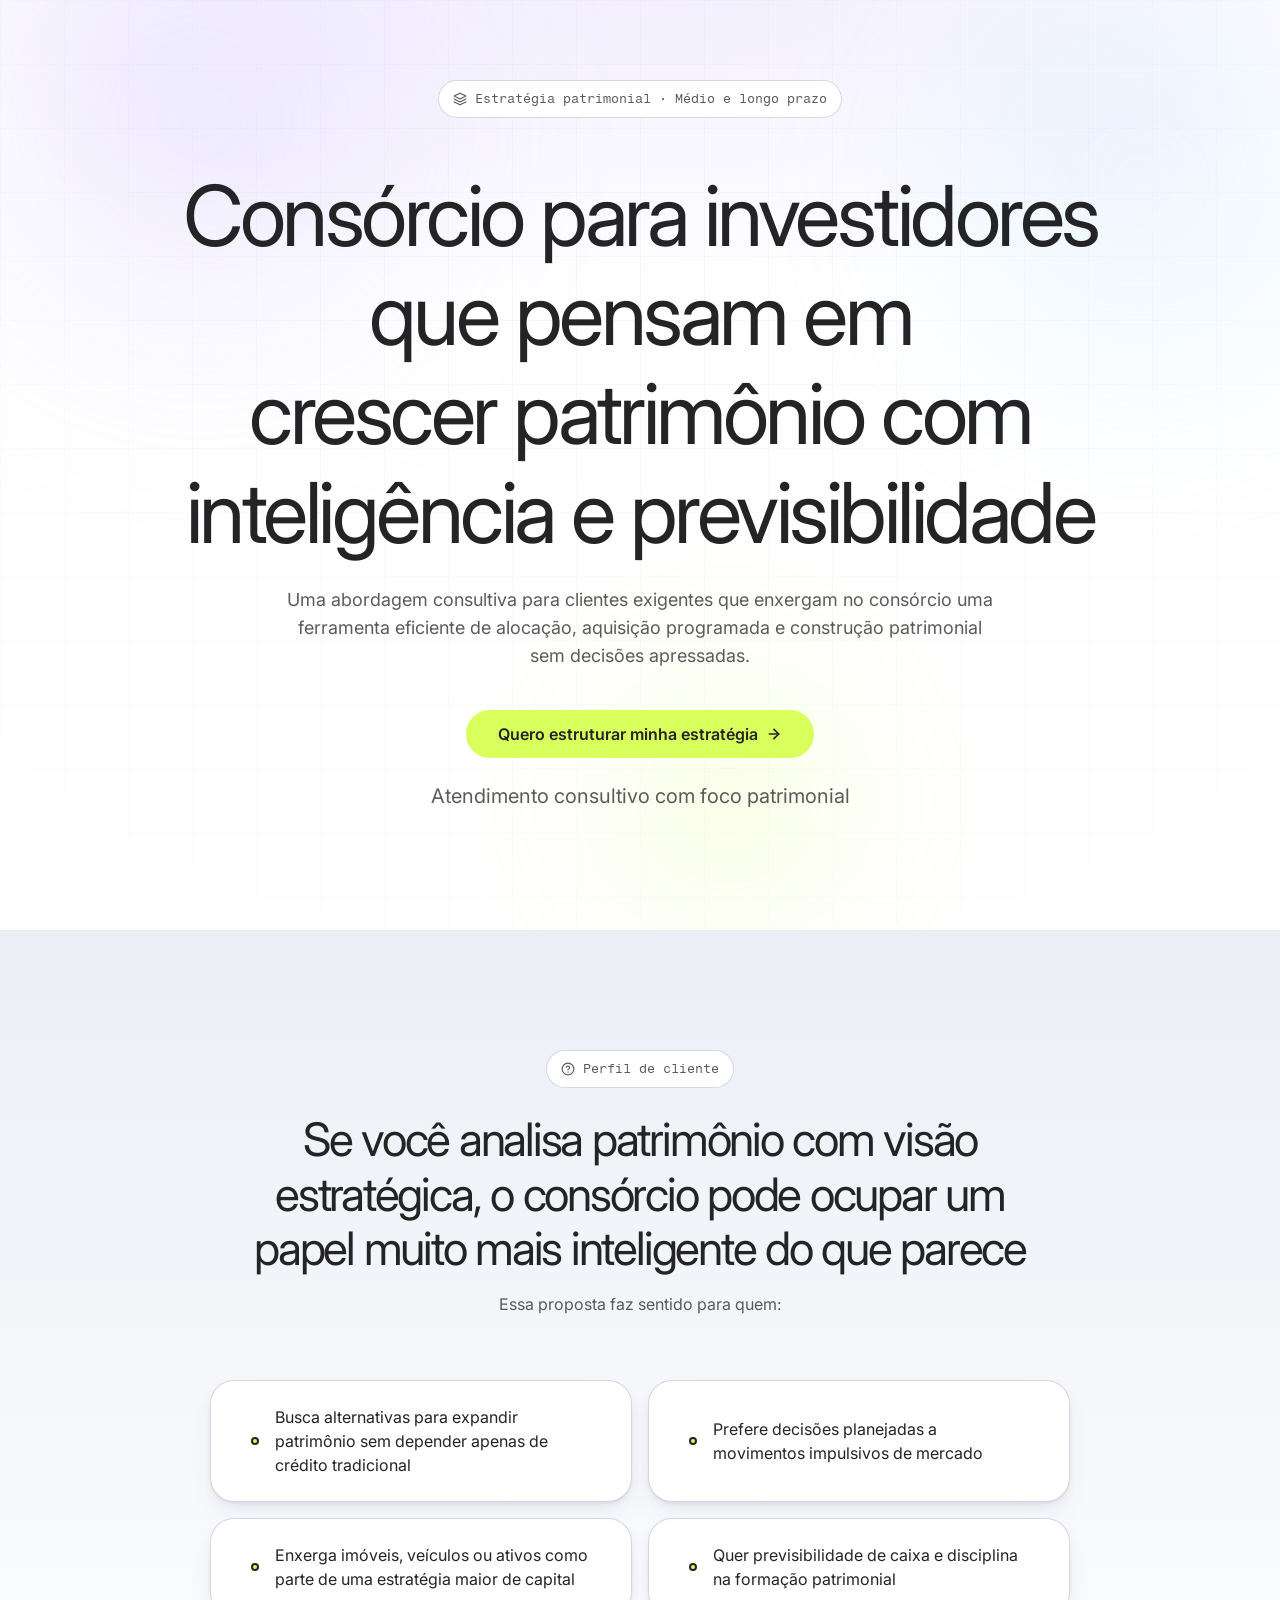
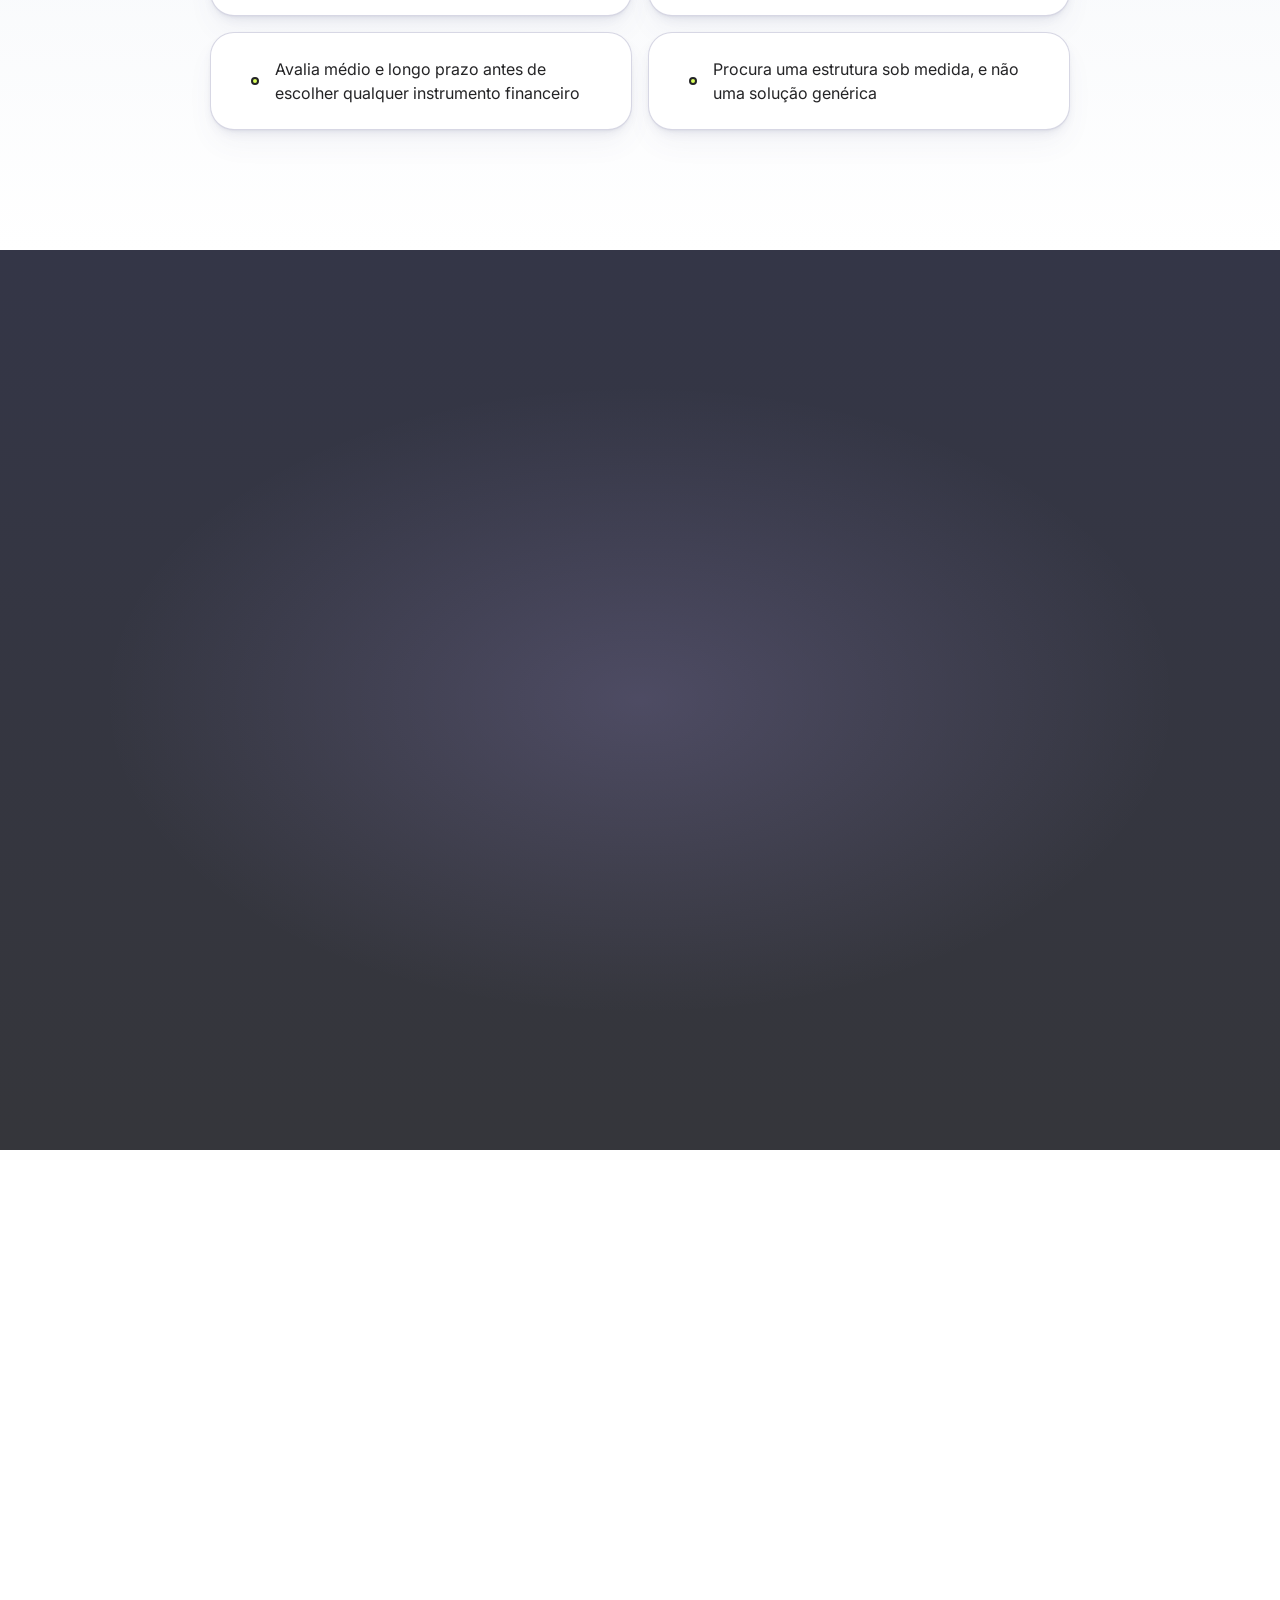
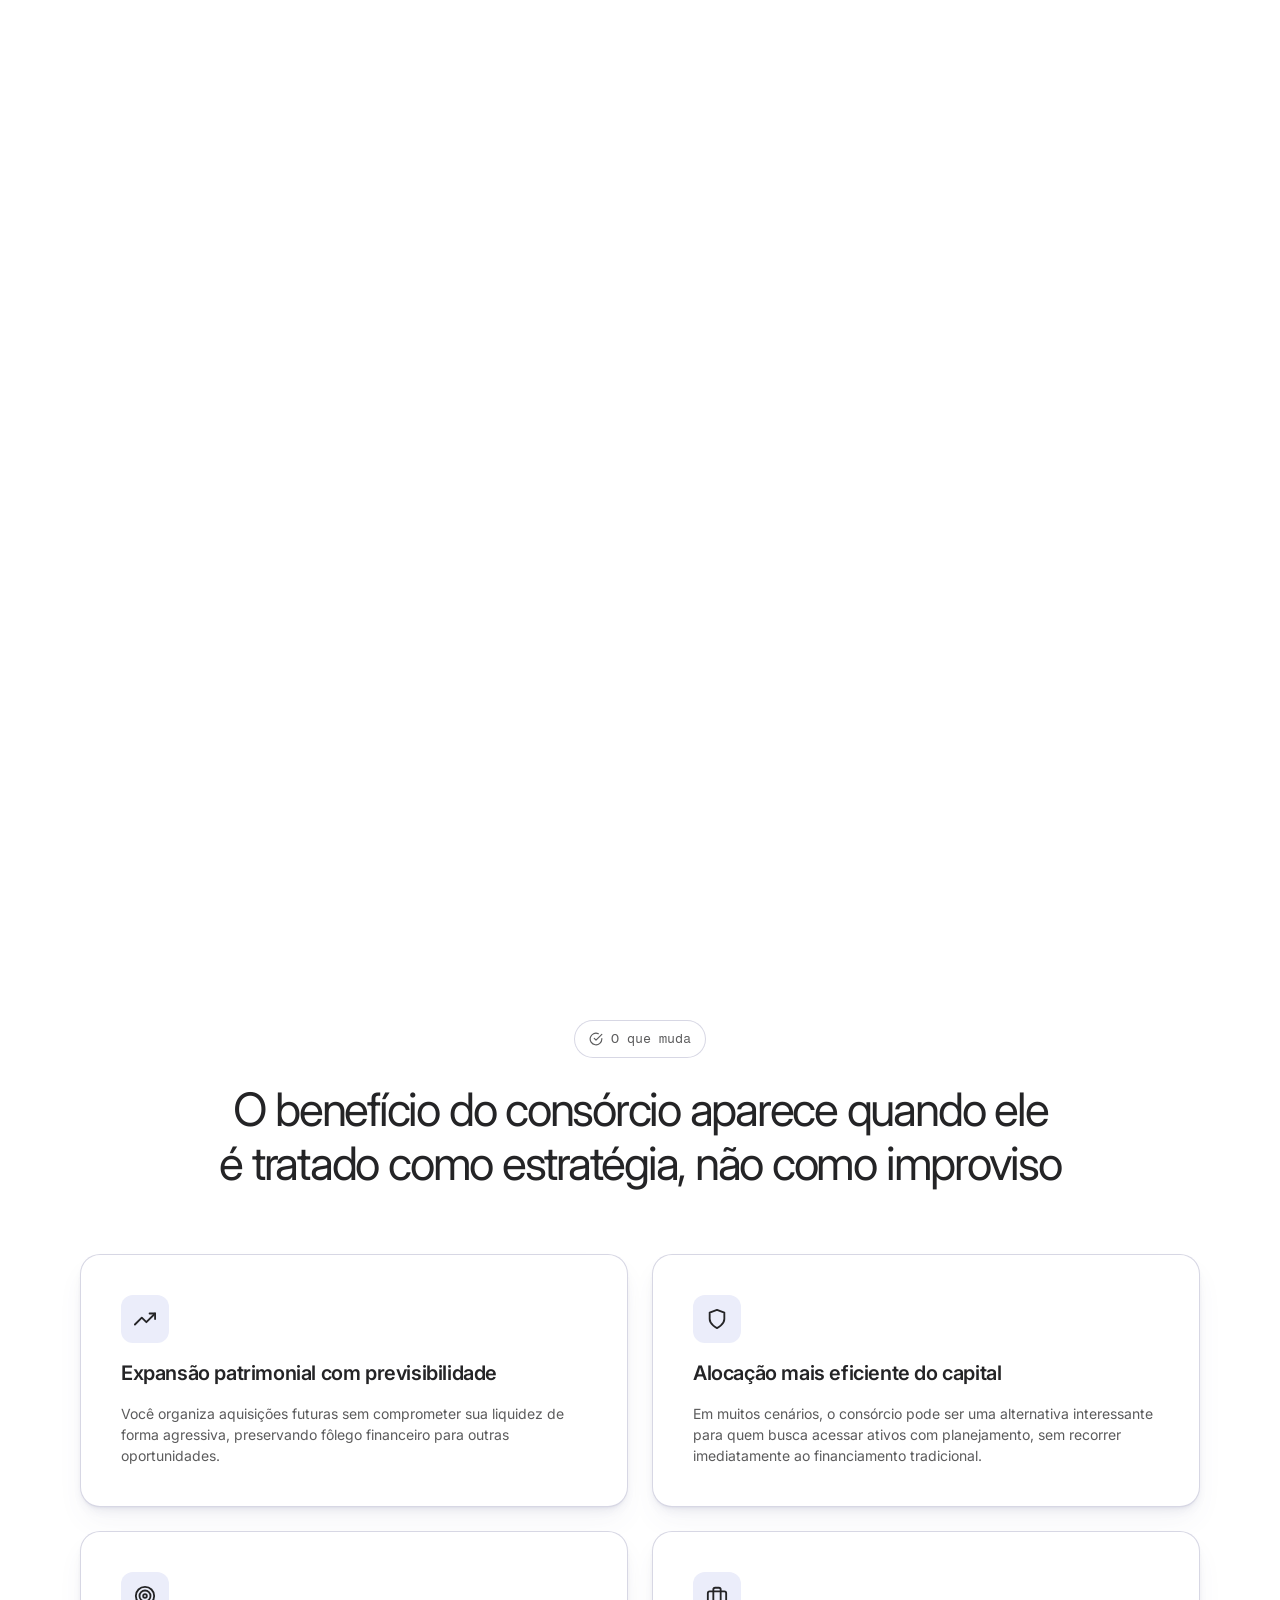
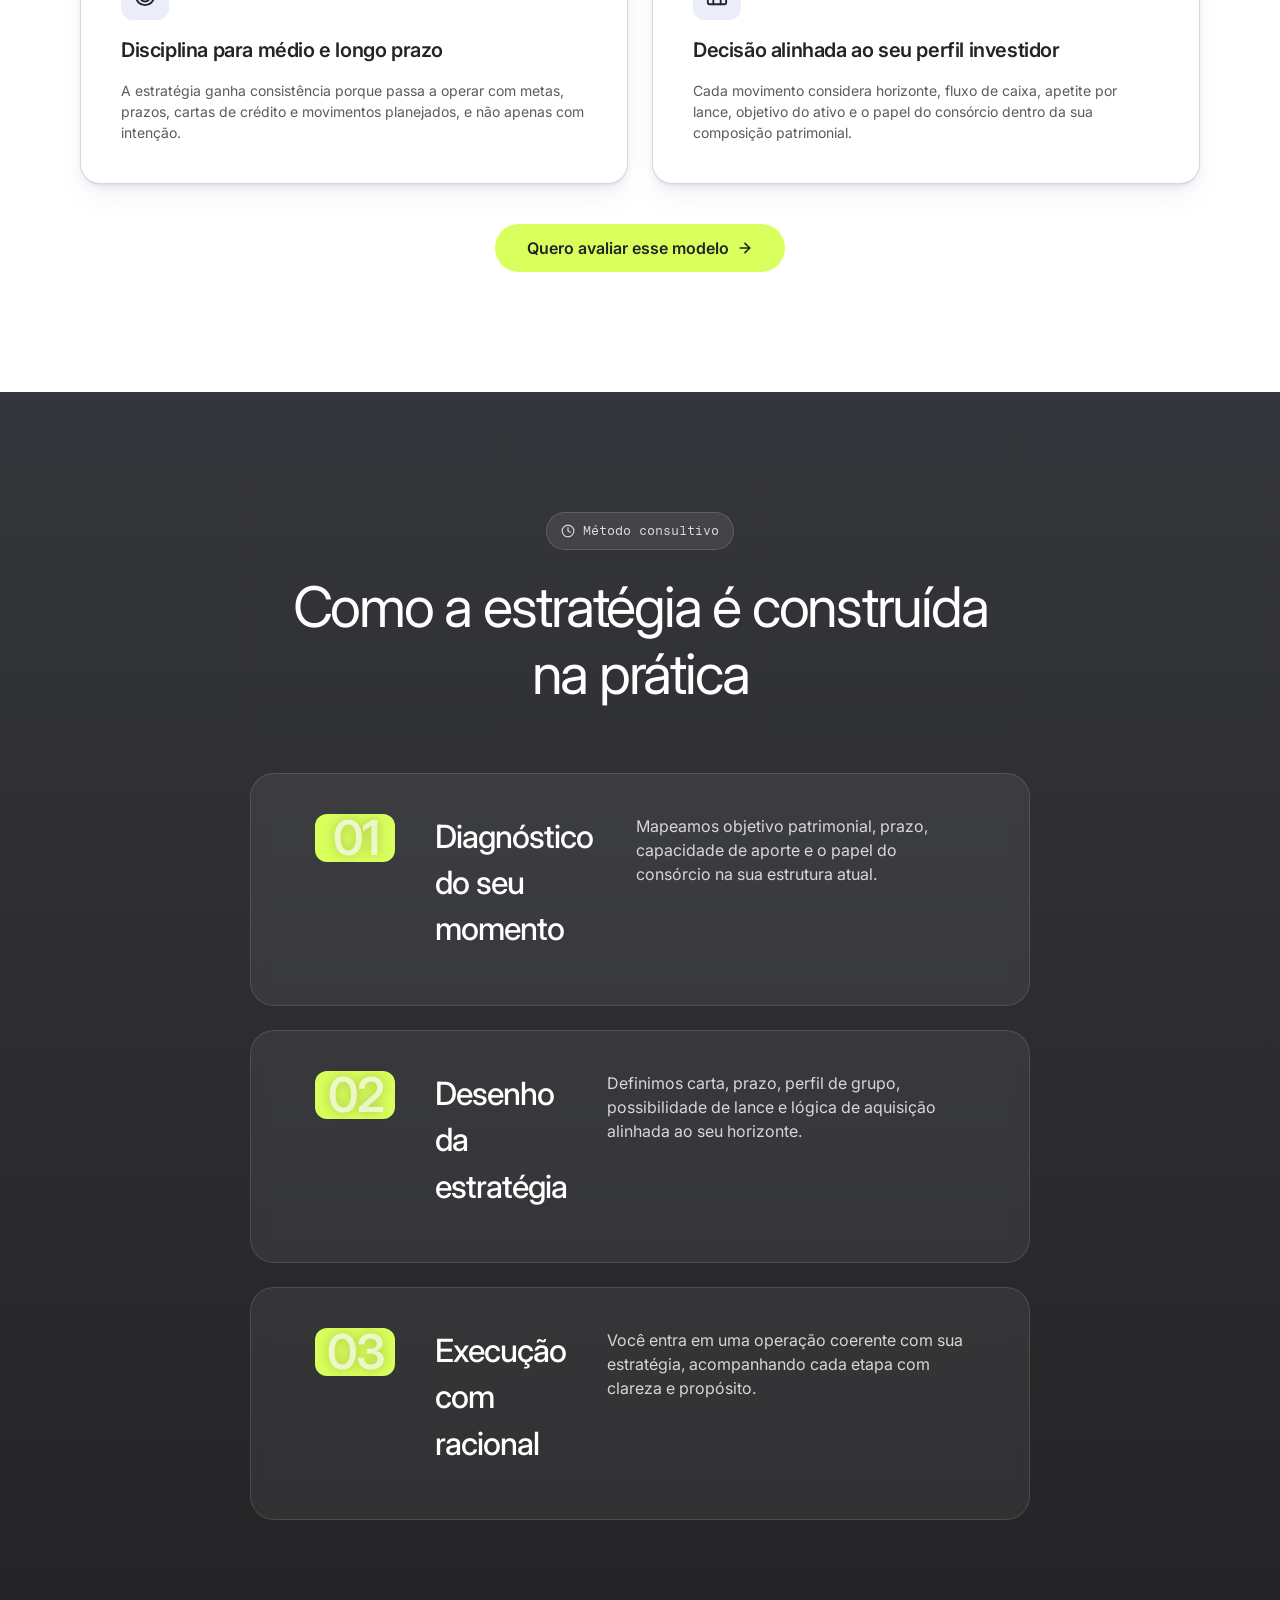
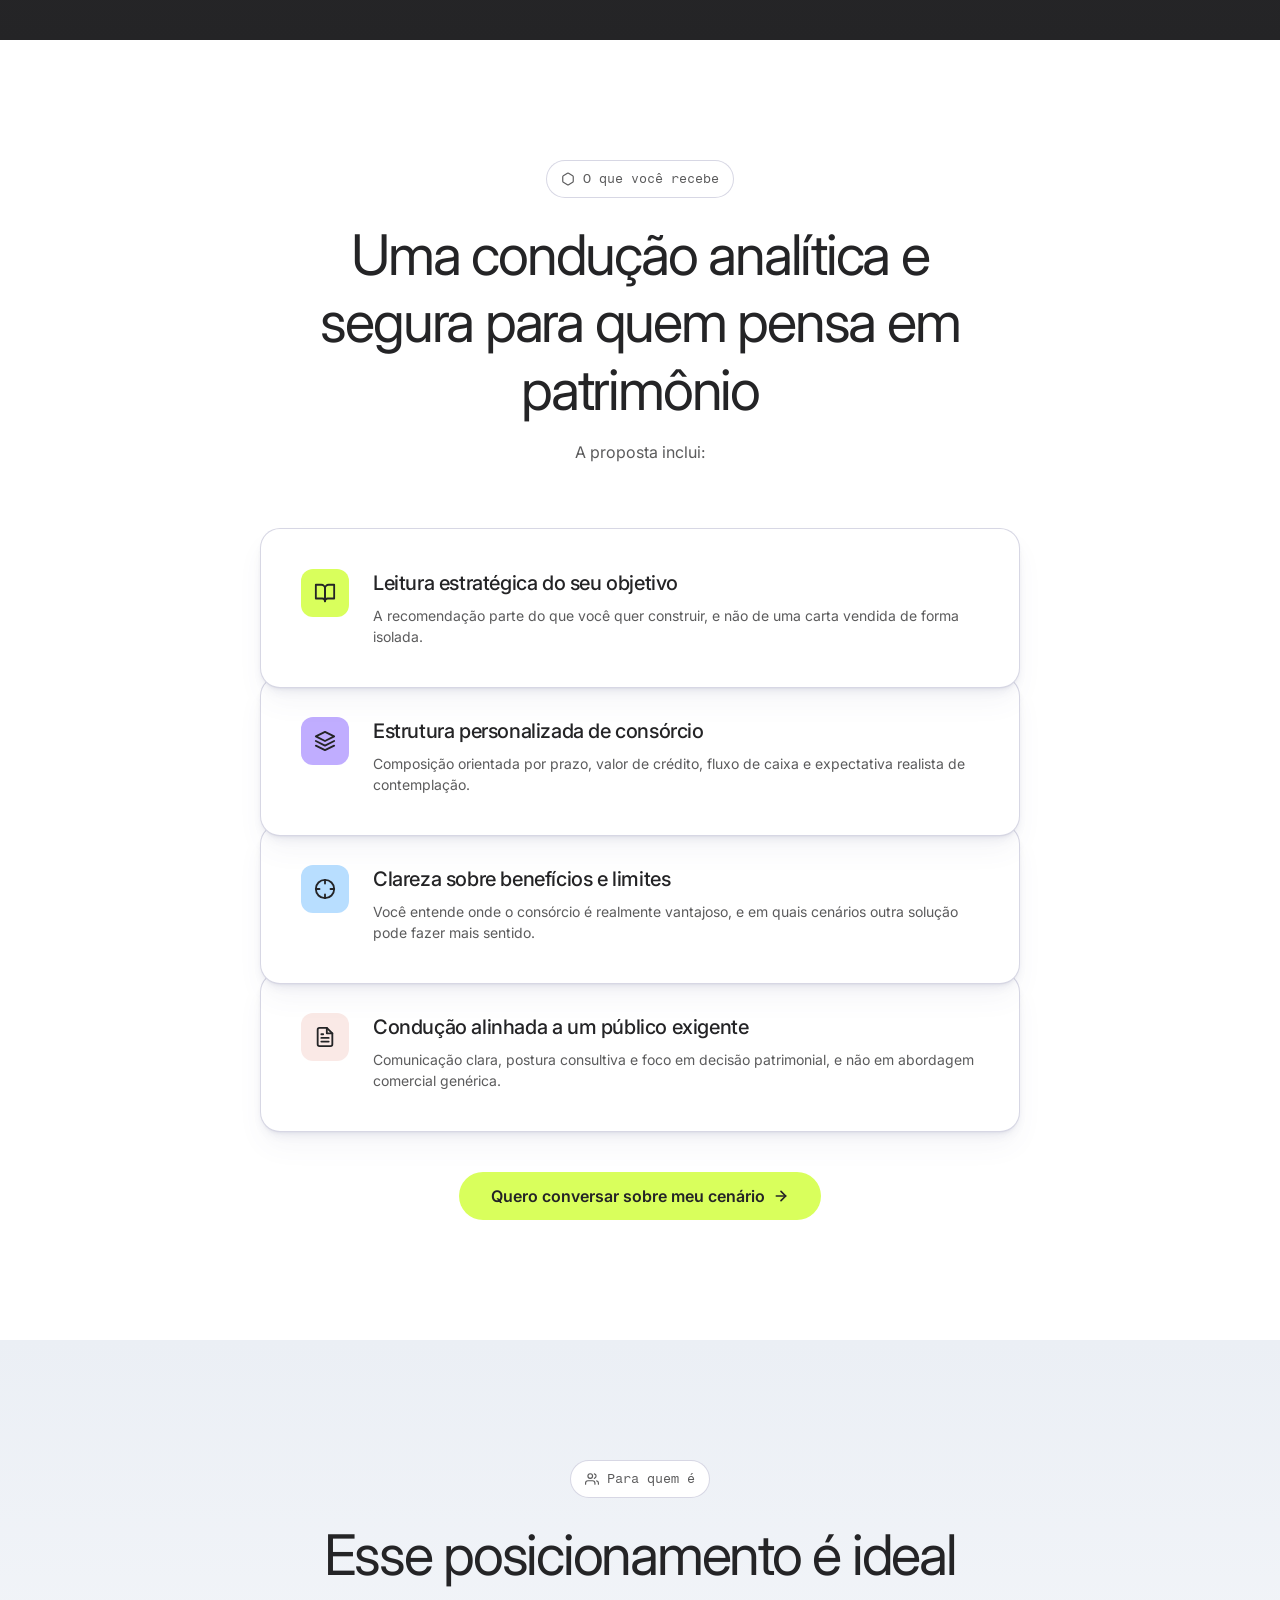
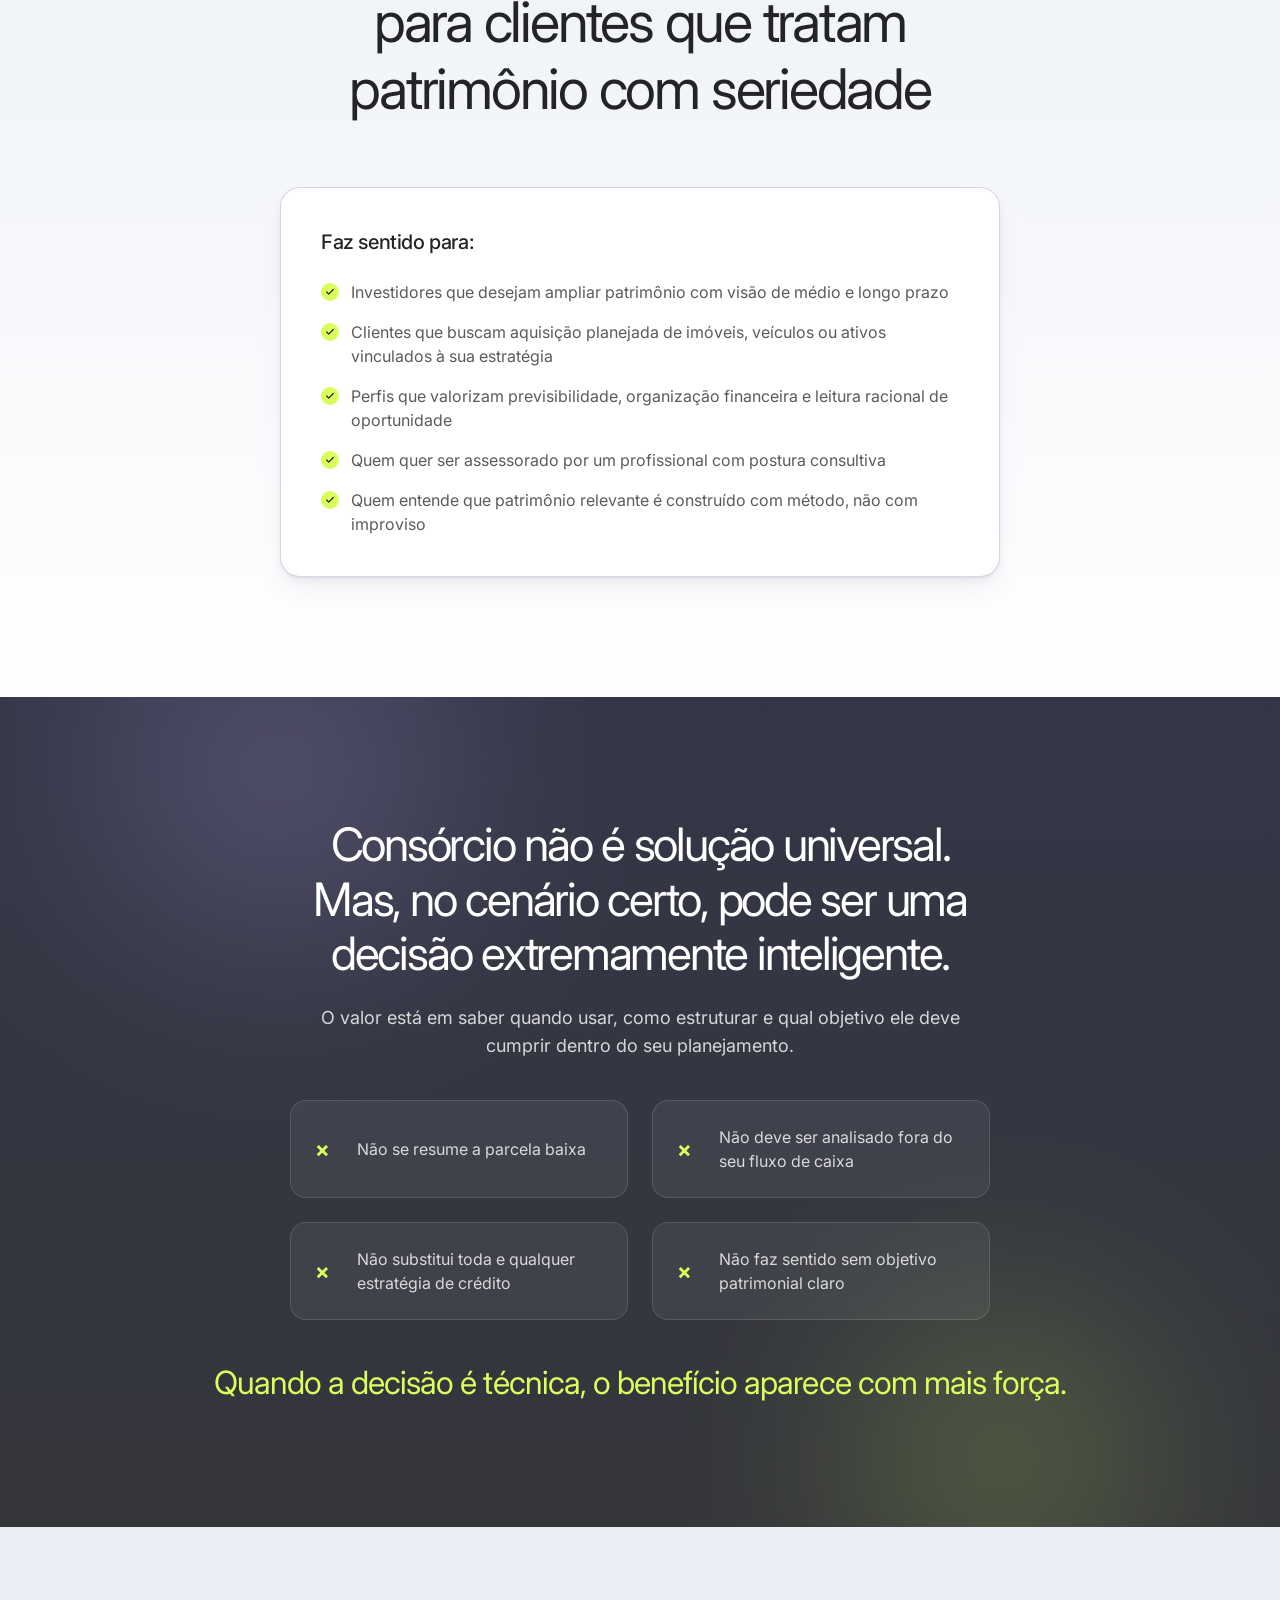
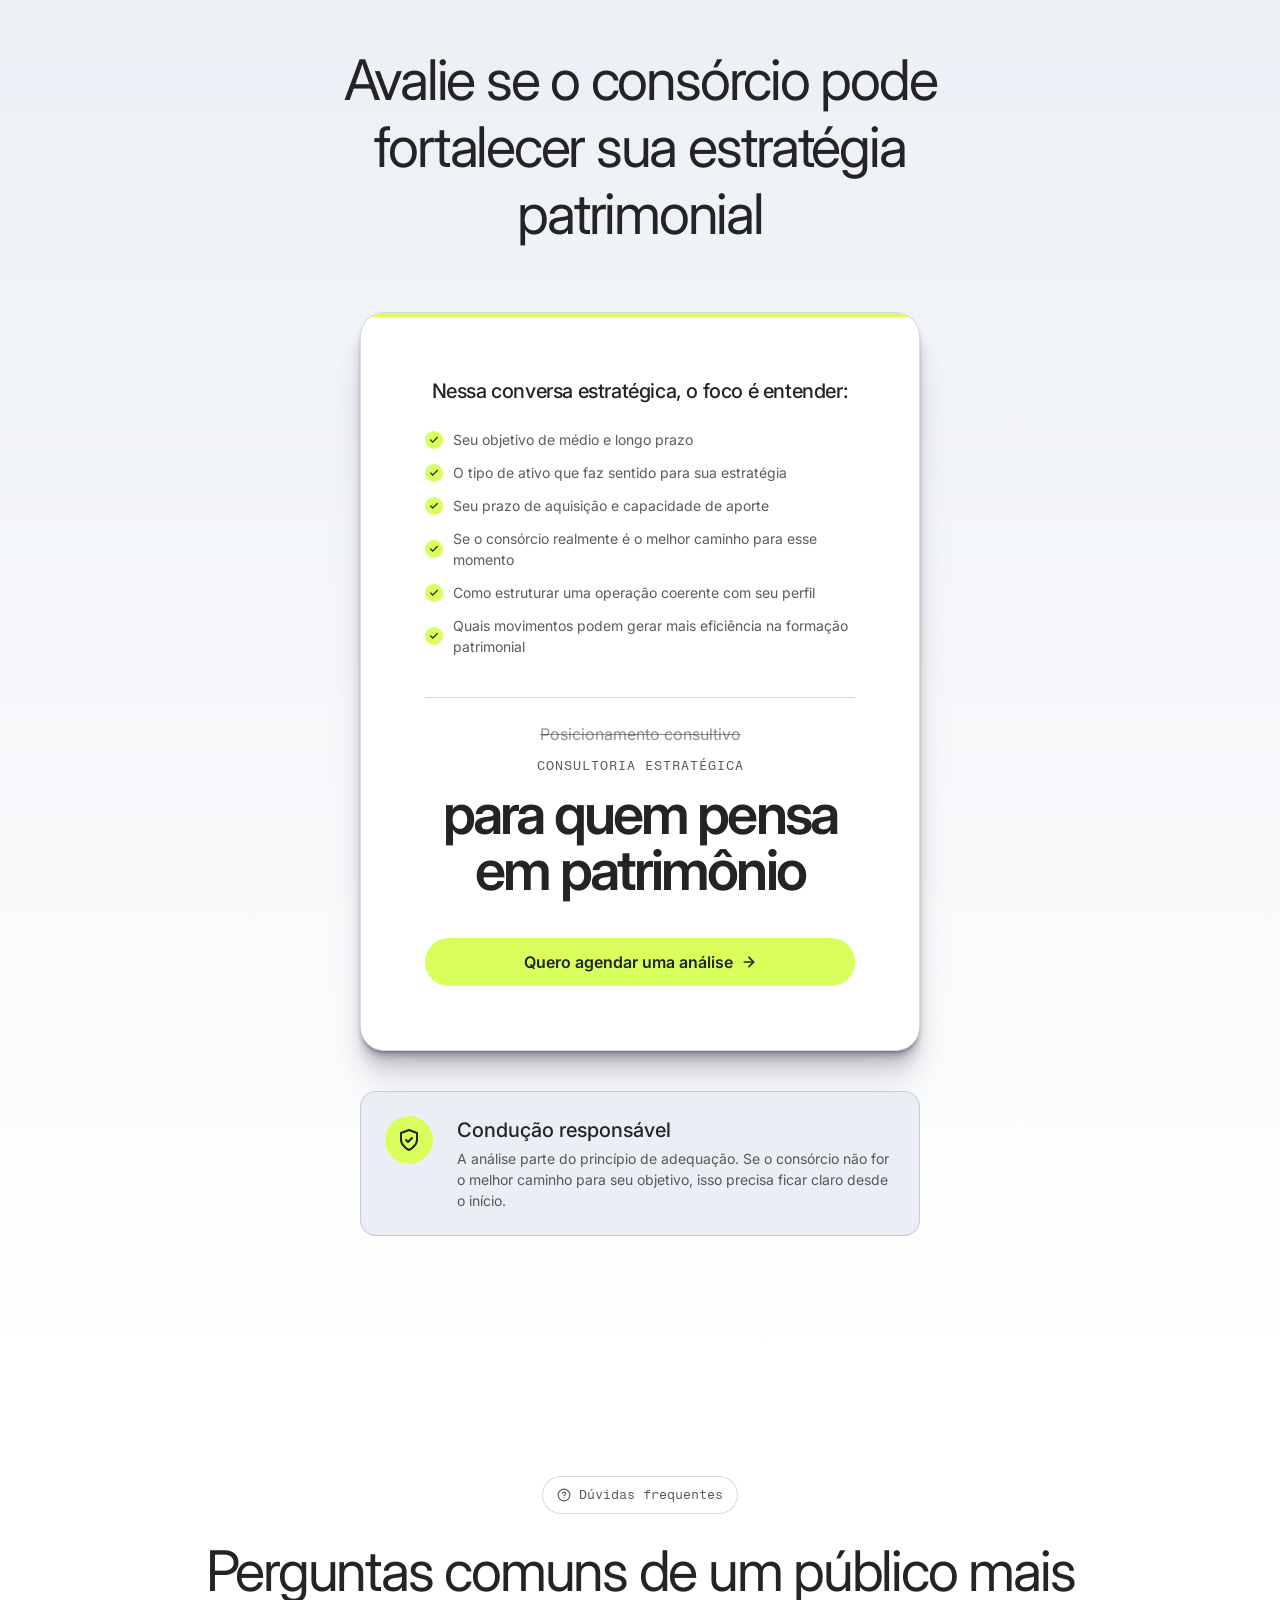
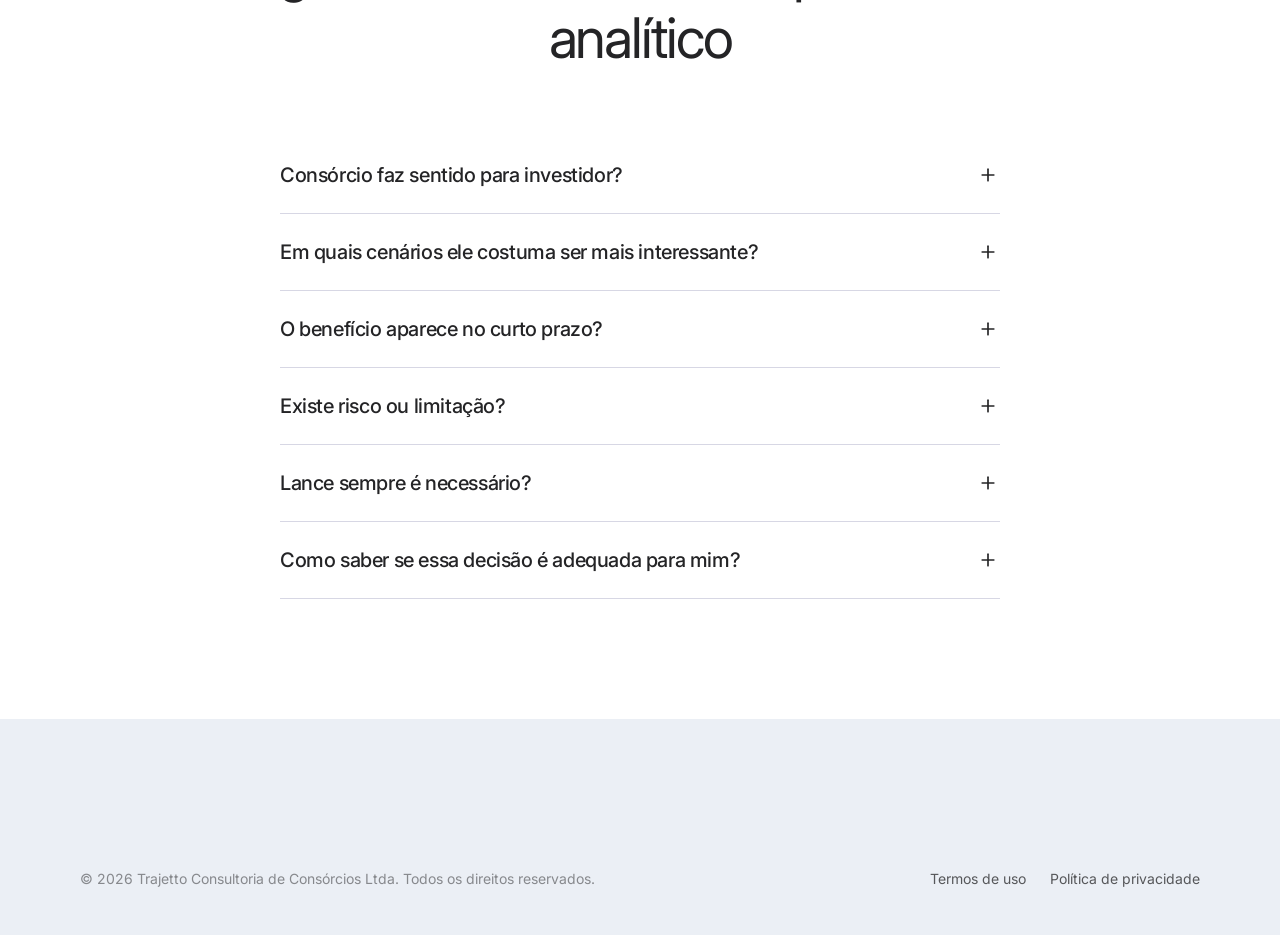
==== index.html @ 80c7f988 "first commit" ====
<!DOCTYPE html>
<html lang="pt-BR">
<head>
  <meta charset="UTF-8">
  <meta name="viewport" content="width=device-width, initial-scale=1.0">
  <title>Consórcio Estratégico para Investidores | Médio e Longo Prazo</title>
  <meta name="description" content="Estruture uma estratégia de consórcio voltada para investidores que buscam expansão patrimonial, previsibilidade e decisões inteligentes no médio e longo prazo.">

  <link rel="preconnect" href="https://fonts.googleapis.com">
  <link rel="preconnect" href="https://fonts.gstatic.com" crossorigin>
  <link rel="preconnect" href="https://framerusercontent.com">

  <link rel="stylesheet" href="https://fonts.googleapis.com/css2?family=Inter:wght@400;500;600;700&family=Fragment+Mono&display=swap">

  <script>document.documentElement.classList.add('js-ready')</script>
  <link rel="stylesheet" href="assets/css/variables.css">
  <link rel="stylesheet" href="assets/css/typography.css">
  <link rel="stylesheet" href="assets/css/components.css">
  <link rel="stylesheet" href="assets/css/animations.css">
  <link rel="stylesheet" href="assets/css/effects.css">
  <link rel="stylesheet" href="assets/css/page.css">
</head>
<body>

  <section class="kit-section hero-section" style="padding-top: 80px;">
    <div class="hero-bg" aria-hidden="true">
      <div class="hero-orb hero-orb--1"></div>
      <div class="hero-orb hero-orb--2"></div>
      <div class="hero-orb hero-orb--3"></div>
      <div class="hero-grid"></div>
    </div>

    <div class="kit-container" style="text-align: center;">
      <div data-anim="fade-in">
        <span class="kit-section-header__badge">
          <svg width="14" height="14" viewBox="0 0 24 24" fill="none" stroke="currentColor" stroke-width="2" stroke-linecap="round" stroke-linejoin="round"><path d="M12 2L2 7l10 5 10-5-10-5z"/><path d="M2 17l10 5 10-5"/><path d="M2 12l10 5 10-5"/></svg>
          Estratégia patrimonial · Médio e longo prazo
        </span>
      </div>
      <h1 class="kit-h1" data-anim="fade-in" data-anim-delay="1" style="max-width: 1040px; margin: var(--kit-gap-lg) auto 0; font-size: clamp(28px, 7.6vw, 84px); line-height: 1.18; text-wrap: balance;">
        Consórcio para investidores que pensam em crescer patrimônio com inteligência e previsibilidade
      </h1>
      <p class="kit-body" data-anim="fade-in" data-anim-delay="2" style="max-width: 720px; margin: var(--kit-gap-lg) auto 0; font-size: 18px; line-height: 28px;">
        Uma abordagem consultiva para clientes exigentes que enxergam no consórcio uma ferramenta eficiente de alocação, aquisição programada e construção patrimonial sem decisões apressadas.
      </p>
      <div class="pna-hero-cta" data-anim="fade-in" data-anim-delay="3" style="margin-top: var(--kit-gap-xl);">
        <a href="https://wa.me/5519996405544" class="kit-btn kit-btn-accent kit-btn-lg" target="_blank" rel="noopener noreferrer">
          Quero estruturar minha estratégia
          <svg width="16" height="16" viewBox="0 0 24 24" fill="none" stroke="currentColor" stroke-width="2.5" stroke-linecap="round" stroke-linejoin="round"><line x1="5" y1="12" x2="19" y2="12"></line><polyline points="12 5 19 12 12 19"></polyline></svg>
        </a>
        <p class="pna-hero-price">
          Atendimento consultivo com foco patrimonial
        </p>
      </div>
    </div>
  </section>

  <section class="kit-section kit-section--gradient-light" id="identificacao">
    <div class="kit-container">
      <div class="kit-section-header" data-anim="fade-in" style="max-width: 920px;">
        <span class="kit-section-header__badge">
          <svg width="14" height="14" viewBox="0 0 24 24" fill="none" stroke="currentColor" stroke-width="2" stroke-linecap="round" stroke-linejoin="round"><circle cx="12" cy="12" r="10"></circle><path d="M9.09 9a3 3 0 0 1 5.83 1c0 2-3 3-3 3"></path><line x1="12" y1="17" x2="12.01" y2="17"></line></svg>
          Perfil de cliente
        </span>
        <h2 class="kit-h2">Se você analisa patrimônio com visão estratégica, o consórcio pode ocupar um papel muito mais inteligente do que parece</h2>
        <p class="kit-section-header__subtitle">Essa proposta faz sentido para quem:</p>
      </div>
      <div class="pna-spotlight-grid">
        <div class="pna-spotlight-item" data-anim="slide-left" data-anim-delay="1">
          <span class="pna-spotlight-dot"></span>
          Busca alternativas para expandir patrimônio sem depender apenas de crédito tradicional
        </div>
        <div class="pna-spotlight-item" data-anim="slide-right" data-anim-delay="2">
          <span class="pna-spotlight-dot"></span>
          Prefere decisões planejadas a movimentos impulsivos de mercado
        </div>
        <div class="pna-spotlight-item" data-anim="slide-left" data-anim-delay="3">
          <span class="pna-spotlight-dot"></span>
          Enxerga imóveis, veículos ou ativos como parte de uma estratégia maior de capital
        </div>
        <div class="pna-spotlight-item" data-anim="slide-right" data-anim-delay="4">
          <span class="pna-spotlight-dot"></span>
          Quer previsibilidade de caixa e disciplina na formação patrimonial
        </div>
        <div class="pna-spotlight-item" data-anim="slide-left" data-anim-delay="5">
          <span class="pna-spotlight-dot"></span>
          Avalia médio e longo prazo antes de escolher qualquer instrumento financeiro
        </div>
        <div class="pna-spotlight-item" data-anim="slide-right" data-anim-delay="6">
          <span class="pna-spotlight-dot"></span>
          Procura uma estrutura sob medida, e não uma solução genérica
        </div>
      </div>
    </div>
  </section>

  <div class="pna-story-section" id="problema">
    <div class="pna-story-sticky">
      <div class="pna-story-glow" aria-hidden="true"></div>
      <p class="pna-story-phrase pna-story-phrase--1" id="pna-story-1">
        Patrimônio consistente não nasce de pressa. Nasce de estratégia, disciplina e timing.
      </p>
      <p class="pna-story-phrase pna-story-phrase--2" id="pna-story-2">
        Quando bem estruturado, o consórcio deixa de ser compra parcelada e passa a ser instrumento de expansão.
      </p>
    </div>
  </div>

  <section class="kit-section" id="transformacao">
    <div class="kit-container">
      <div class="kit-section-header" data-anim="fade-in" style="max-width: 920px;">
        <span class="kit-section-header__badge">
          <svg width="14" height="14" viewBox="0 0 24 24" fill="none" stroke="currentColor" stroke-width="2" stroke-linecap="round" stroke-linejoin="round"><path d="M22 11.08V12a10 10 0 1 1-5.93-9.14"></path><polyline points="22 4 12 14.01 9 11.01"></polyline></svg>
          O que muda
        </span>
        <h2 class="kit-h2">O benefício do consórcio aparece quando ele é tratado como estratégia, não como improviso</h2>
      </div>
      <div class="pna-benefit-grid">
        <div class="pna-benefit-card" data-anim="fade-in" data-anim-delay="1">
          <div class="pna-benefit-card__icon">
            <svg width="22" height="22" viewBox="0 0 24 24" fill="none" stroke="currentColor" stroke-width="2" stroke-linecap="round" stroke-linejoin="round"><polyline points="23 6 13.5 15.5 8.5 10.5 1 18"/><polyline points="17 6 23 6 23 12"/></svg>
          </div>
          <h3 class="pna-benefit-card__title">Expansão patrimonial com previsibilidade</h3>
          <p class="pna-benefit-card__text">Você organiza aquisições futuras sem comprometer sua liquidez de forma agressiva, preservando fôlego financeiro para outras oportunidades.</p>
        </div>
        <div class="pna-benefit-card" data-anim="fade-in" data-anim-delay="2">
          <div class="pna-benefit-card__icon">
            <svg width="22" height="22" viewBox="0 0 24 24" fill="none" stroke="currentColor" stroke-width="2" stroke-linecap="round" stroke-linejoin="round"><path d="M12 22s8-4 8-10V5l-8-3-8 3v7c0 6 8 10 8 10z"/></svg>
          </div>
          <h3 class="pna-benefit-card__title">Alocação mais eficiente do capital</h3>
          <p class="pna-benefit-card__text">Em muitos cenários, o consórcio pode ser uma alternativa interessante para quem busca acessar ativos com planejamento, sem recorrer imediatamente ao financiamento tradicional.</p>
        </div>
        <div class="pna-benefit-card" data-anim="fade-in" data-anim-delay="3">
          <div class="pna-benefit-card__icon">
            <svg width="22" height="22" viewBox="0 0 24 24" fill="none" stroke="currentColor" stroke-width="2" stroke-linecap="round" stroke-linejoin="round"><circle cx="12" cy="12" r="10"/><circle cx="12" cy="12" r="6"/><circle cx="12" cy="12" r="2"/></svg>
          </div>
          <h3 class="pna-benefit-card__title">Disciplina para médio e longo prazo</h3>
          <p class="pna-benefit-card__text">A estratégia ganha consistência porque passa a operar com metas, prazos, cartas de crédito e movimentos planejados, e não apenas com intenção.</p>
        </div>
        <div class="pna-benefit-card" data-anim="fade-in" data-anim-delay="4">
          <div class="pna-benefit-card__icon">
            <svg width="22" height="22" viewBox="0 0 24 24" fill="none" stroke="currentColor" stroke-width="2" stroke-linecap="round" stroke-linejoin="round"><rect x="2" y="7" width="20" height="14" rx="2" ry="2"/><path d="M16 21V5a2 2 0 0 0-2-2h-4a2 2 0 0 0-2 2v16"/></svg>
          </div>
          <h3 class="pna-benefit-card__title">Decisão alinhada ao seu perfil investidor</h3>
          <p class="pna-benefit-card__text">Cada movimento considera horizonte, fluxo de caixa, apetite por lance, objetivo do ativo e o papel do consórcio dentro da sua composição patrimonial.</p>
        </div>
      </div>
      <div style="text-align: center; margin-top: var(--kit-gap-xl);" data-anim="fade-in" data-anim-delay="5">
        <a href="https://wa.me/5519996405544" class="kit-btn kit-btn-accent kit-btn-lg" target="_blank" rel="noopener noreferrer">
          Quero avaliar esse modelo
          <svg width="16" height="16" viewBox="0 0 24 24" fill="none" stroke="currentColor" stroke-width="2.5" stroke-linecap="round" stroke-linejoin="round"><line x1="5" y1="12" x2="19" y2="12"></line><polyline points="12 5 19 12 12 19"></polyline></svg>
        </a>
      </div>
    </div>
  </section>

  <section class="pna-steps-scroll-section" id="como-funciona">
    <div class="kit-container">
      <div class="kit-section-header pna-steps-header" data-anim="fade-in">
        <span class="kit-section-header__badge">
          <svg width="14" height="14" viewBox="0 0 24 24" fill="none" stroke="currentColor" stroke-width="2" stroke-linecap="round" stroke-linejoin="round"><circle cx="12" cy="12" r="10"></circle><polyline points="12 6 12 12 16 14"></polyline></svg>
          Método consultivo
        </span>
        <h2 class="kit-h2">Como a estratégia é construída na prática</h2>
      </div>
      <div class="pna-steps-panels">
        <div class="pna-step-panel" data-phase="1" data-anim="fade-in" data-anim-delay="1">
          <div class="pna-step-number">01</div>
          <h3 class="pna-step-title">Diagnóstico do seu momento</h3>
          <p class="pna-step-text">Mapeamos objetivo patrimonial, prazo, capacidade de aporte e o papel do consórcio na sua estrutura atual.</p>
        </div>
        <div class="pna-step-panel" data-phase="2" data-anim="fade-in" data-anim-delay="2">
          <div class="pna-step-number">02</div>
          <h3 class="pna-step-title">Desenho da estratégia</h3>
          <p class="pna-step-text">Definimos carta, prazo, perfil de grupo, possibilidade de lance e lógica de aquisição alinhada ao seu horizonte.</p>
        </div>
        <div class="pna-step-panel" data-phase="3" data-anim="fade-in" data-anim-delay="3">
          <div class="pna-step-number">03</div>
          <h3 class="pna-step-title">Execução com racional</h3>
          <p class="pna-step-text">Você entra em uma operação coerente com sua estratégia, acompanhando cada etapa com clareza e propósito.</p>
        </div>
      </div>
    </div>
  </section>

  <section class="kit-section" id="entregaveis">
    <div class="kit-container">
      <div class="kit-section-header" data-anim="fade-in">
        <span class="kit-section-header__badge">
          <svg width="14" height="14" viewBox="0 0 24 24" fill="none" stroke="currentColor" stroke-width="2" stroke-linecap="round" stroke-linejoin="round"><path d="M21 16V8a2 2 0 0 0-1-1.73l-7-4a2 2 0 0 0-2 0l-7 4A2 2 0 0 0 3 8v8a2 2 0 0 0 1 1.73l7 4a2 2 0 0 0 2 0l7-4A2 2 0 0 0 21 16z"></path></svg>
          O que você recebe
        </span>
        <h2 class="kit-h2">Uma condução analítica e segura para quem pensa em patrimônio</h2>
        <p class="kit-section-header__subtitle">A proposta inclui:</p>
      </div>
      <div class="pna-deliverables-stack">
        <div class="pna-deliverable-card kit-hover-lift" data-anim="scale-in" data-anim-delay="1">
          <div class="pna-deliverable-icon pna-deliverable-icon--lime">
            <svg width="22" height="22" viewBox="0 0 24 24" fill="none" stroke="currentColor" stroke-width="2" stroke-linecap="round" stroke-linejoin="round"><path d="M2 3h6a4 4 0 0 1 4 4v14a3 3 0 0 0-3-3H2z"/><path d="M22 3h-6a4 4 0 0 0-4 4v14a3 3 0 0 1 3-3h7z"/></svg>
          </div>
          <div>
            <h3 class="pna-deliverable-title">Leitura estratégica do seu objetivo</h3>
            <p class="pna-deliverable-text">A recomendação parte do que você quer construir, e não de uma carta vendida de forma isolada.</p>
          </div>
        </div>
        <div class="pna-deliverable-card kit-hover-lift" data-anim="scale-in" data-anim-delay="2">
          <div class="pna-deliverable-icon pna-deliverable-icon--purple">
            <svg width="22" height="22" viewBox="0 0 24 24" fill="none" stroke="currentColor" stroke-width="2" stroke-linecap="round" stroke-linejoin="round"><polygon points="12 2 2 7 12 12 22 7 12 2"/><polyline points="2 17 12 22 22 17"/><polyline points="2 12 12 17 22 12"/></svg>
          </div>
          <div>
            <h3 class="pna-deliverable-title">Estrutura personalizada de consórcio</h3>
            <p class="pna-deliverable-text">Composição orientada por prazo, valor de crédito, fluxo de caixa e expectativa realista de contemplação.</p>
          </div>
        </div>
        <div class="pna-deliverable-card kit-hover-lift" data-anim="scale-in" data-anim-delay="3">
          <div class="pna-deliverable-icon pna-deliverable-icon--blue">
            <svg width="22" height="22" viewBox="0 0 24 24" fill="none" stroke="currentColor" stroke-width="2" stroke-linecap="round" stroke-linejoin="round"><circle cx="12" cy="12" r="10"/><line x1="22" y1="12" x2="18" y2="12"/><line x1="6" y1="12" x2="2" y2="12"/><line x1="12" y1="6" x2="12" y2="2"/><line x1="12" y1="22" x2="12" y2="18"/></svg>
          </div>
          <div>
            <h3 class="pna-deliverable-title">Clareza sobre benefícios e limites</h3>
            <p class="pna-deliverable-text">Você entende onde o consórcio é realmente vantajoso, e em quais cenários outra solução pode fazer mais sentido.</p>
          </div>
        </div>
        <div class="pna-deliverable-card kit-hover-lift" data-anim="scale-in" data-anim-delay="4">
          <div class="pna-deliverable-icon pna-deliverable-icon--pink">
            <svg width="22" height="22" viewBox="0 0 24 24" fill="none" stroke="currentColor" stroke-width="2" stroke-linecap="round" stroke-linejoin="round"><path d="M14 2H6a2 2 0 0 0-2 2v16a2 2 0 0 0 2 2h12a2 2 0 0 0 2-2V8z"/><polyline points="14 2 14 8 20 8"/><line x1="16" y1="13" x2="8" y2="13"/><line x1="16" y1="17" x2="8" y2="17"/><polyline points="10 9 9 9 8 9"/></svg>
          </div>
          <div>
            <h3 class="pna-deliverable-title">Condução alinhada a um público exigente</h3>
            <p class="pna-deliverable-text">Comunicação clara, postura consultiva e foco em decisão patrimonial, e não em abordagem comercial genérica.</p>
          </div>
        </div>
      </div>
      <div style="text-align: center; margin-top: var(--kit-gap-xl);" data-anim="fade-in" data-anim-delay="5">
        <a href="https://wa.me/5519996405544" class="kit-btn kit-btn-accent kit-btn-lg" target="_blank" rel="noopener noreferrer">
          Quero conversar sobre meu cenário
          <svg width="16" height="16" viewBox="0 0 24 24" fill="none" stroke="currentColor" stroke-width="2.5" stroke-linecap="round" stroke-linejoin="round"><line x1="5" y1="12" x2="19" y2="12"></line><polyline points="12 5 19 12 12 19"></polyline></svg>
        </a>
      </div>
    </div>
  </section>

  <section class="kit-section kit-section--gradient-light" id="para-quem">
    <div class="kit-container">
      <div class="kit-section-header" data-anim="fade-in">
        <span class="kit-section-header__badge">
          <svg width="14" height="14" viewBox="0 0 24 24" fill="none" stroke="currentColor" stroke-width="2" stroke-linecap="round" stroke-linejoin="round"><path d="M17 21v-2a4 4 0 0 0-4-4H5a4 4 0 0 0-4 4v2"></path><circle cx="9" cy="7" r="4"></circle><path d="M23 21v-2a4 4 0 0 0-3-3.87"></path><path d="M16 3.13a4 4 0 0 1 0 7.75"></path></svg>
          Para quem é
        </span>
        <h2 class="kit-h2">Esse posicionamento é ideal para clientes que tratam patrimônio com seriedade</h2>
      </div>
      <div class="kit-card" style="max-width: 720px; margin: 0 auto;" data-anim="fade-in" data-anim-delay="1">
        <p class="kit-h5" style="font-weight: var(--kit-fw-medium); margin-bottom: var(--kit-gap-lg);">Faz sentido para:</p>
        <ul class="pna-transform-list">
          <li>Investidores que desejam ampliar patrimônio com visão de médio e longo prazo</li>
          <li>Clientes que buscam aquisição planejada de imóveis, veículos ou ativos vinculados à sua estratégia</li>
          <li>Perfis que valorizam previsibilidade, organização financeira e leitura racional de oportunidade</li>
          <li>Quem quer ser assessorado por um profissional com postura consultiva</li>
          <li>Quem entende que patrimônio relevante é construído com método, não com improviso</li>
        </ul>
      </div>
    </div>
  </section>

  <section class="kit-section kit-section--dark">
    <div class="kit-container" style="text-align: center;">
      <div class="kit-effect-glow-lime" style="bottom: -80px; right: 10%;"></div>
      <div class="kit-effect-glow-purple" style="top: -80px; left: 10%; width: 300px; height: 300px;"></div>
      <h2 class="kit-h2" data-anim="fade-in" style="color: var(--kit-white); max-width: 920px; margin: 0 auto; font-size: clamp(38px, 3.6vw, 54px); line-height: 1.18; text-wrap: balance;">
        Consórcio não é solução universal. Mas, no cenário certo, pode ser uma decisão extremamente inteligente.
      </h2>
      <p class="kit-body" data-anim="fade-in" data-anim-delay="1" style="color: var(--kit-white-80); max-width: 640px; margin: var(--kit-gap-lg) auto 0; font-size: 18px; line-height: 28px;">
        O valor está em saber quando usar, como estruturar e qual objetivo ele deve cumprir dentro do seu planejamento.
      </p>
      <div class="pna-objection-grid" data-anim="scale-in" data-anim-delay="2">
        <div class="pna-objection-item">
          <span class="pna-objection-icon">&times;</span>
          <p>Não se resume a parcela baixa</p>
        </div>
        <div class="pna-objection-item">
          <span class="pna-objection-icon">&times;</span>
          <p>Não deve ser analisado fora do seu fluxo de caixa</p>
        </div>
        <div class="pna-objection-item">
          <span class="pna-objection-icon">&times;</span>
          <p>Não substitui toda e qualquer estratégia de crédito</p>
        </div>
        <div class="pna-objection-item">
          <span class="pna-objection-icon">&times;</span>
          <p>Não faz sentido sem objetivo patrimonial claro</p>
        </div>
      </div>
      <p class="kit-h4" data-anim="fade-in" data-anim-delay="3" style="color: var(--kit-accent-lime); margin-top: var(--kit-gap-xl);">
        Quando a decisão é técnica, o benefício aparece com mais força.
      </p>
    </div>
  </section>

  <section class="kit-section kit-section--gradient-light" id="preco">
    <div class="kit-container">
      <div class="kit-section-header" data-anim="fade-in">
        <h2 class="kit-h2">Avalie se o consórcio pode fortalecer sua estratégia patrimonial</h2>
      </div>
      <div class="pna-pricing-box" data-anim="scale-in" data-anim-delay="1">
        <p class="kit-h5" style="font-weight: var(--kit-fw-medium); margin-bottom: var(--kit-gap-lg);">Nessa conversa estratégica, o foco é entender:</p>
        <ul class="pna-pricing-features">
          <li>Seu objetivo de médio e longo prazo</li>
          <li>O tipo de ativo que faz sentido para sua estratégia</li>
          <li>Seu prazo de aquisição e capacidade de aporte</li>
          <li>Se o consórcio realmente é o melhor caminho para esse momento</li>
          <li>Como estruturar uma operação coerente com seu perfil</li>
          <li>Quais movimentos podem gerar mais eficiência na formação patrimonial</li>
        </ul>
        <div class="kit-separator" style="margin-bottom: var(--kit-gap-lg);"></div>
        <p class="pna-pricing-from">Posicionamento consultivo</p>
        <p class="pna-pricing-label">CONSULTORIA ESTRATÉGICA</p>
        <p class="pna-pricing-value" style="font-size: clamp(30px, 5vw, 56px);">para quem pensa em patrimônio</p>
        <a href="https://wa.me/5519996405544" class="kit-btn kit-btn-accent kit-btn-lg" style="width: 100%;" target="_blank" rel="noopener noreferrer">
          Quero agendar uma análise
          <svg width="16" height="16" viewBox="0 0 24 24" fill="none" stroke="currentColor" stroke-width="2.5" stroke-linecap="round" stroke-linejoin="round"><line x1="5" y1="12" x2="19" y2="12"></line><polyline points="12 5 19 12 12 19"></polyline></svg>
        </a>
      </div>

      <div class="pna-guarantee" data-anim="fade-in" data-anim-delay="2">
        <div class="pna-guarantee-icon">
          <svg width="24" height="24" viewBox="0 0 24 24" fill="none" stroke="currentColor" stroke-width="2" stroke-linecap="round" stroke-linejoin="round"><path d="M12 22s8-4 8-10V5l-8-3-8 3v7c0 6 8 10 8 10z"/><polyline points="9 12 11 14 15 10"/></svg>
        </div>
        <div>
          <p class="pna-guarantee-title">Condução responsável</p>
          <p class="pna-guarantee-text">A análise parte do princípio de adequação. Se o consórcio não for o melhor caminho para seu objetivo, isso precisa ficar claro desde o início.</p>
        </div>
      </div>
    </div>
  </section>

  <section class="kit-section" id="faq">
    <div class="kit-container">
      <div class="kit-section-header" data-anim="fade-in" style="max-width: 920px;">
        <span class="kit-section-header__badge">
          <svg width="14" height="14" viewBox="0 0 24 24" fill="none" stroke="currentColor" stroke-width="2" stroke-linecap="round" stroke-linejoin="round"><circle cx="12" cy="12" r="10"></circle><path d="M9.09 9a3 3 0 0 1 5.83 1c0 2-3 3-3 3"></path><line x1="12" y1="17" x2="12.01" y2="17"></line></svg>
          Dúvidas frequentes
        </span>
        <h2 class="kit-h2">Perguntas comuns de um público mais analítico</h2>
      </div>
      <div style="max-width: 720px; margin: 0 auto;">
        <div class="kit-faq__item" data-anim="fade-in" data-anim-delay="1">
          <button class="kit-faq__question">
            Consórcio faz sentido para investidor?
            <span class="kit-faq__icon"><svg width="20" height="20" viewBox="0 0 24 24" fill="none" stroke="currentColor" stroke-width="2" stroke-linecap="round" stroke-linejoin="round"><line x1="12" y1="5" x2="12" y2="19"></line><line x1="5" y1="12" x2="19" y2="12"></line></svg></span>
          </button>
          <div class="kit-faq__answer">
            <p class="kit-faq__answer-text">Pode fazer, desde que exista um objetivo patrimonial claro, prazo compatível e uma estrutura coerente com seu fluxo de caixa.</p>
          </div>
        </div>
        <div class="kit-faq__item" data-anim="fade-in" data-anim-delay="2">
          <button class="kit-faq__question">
            Em quais cenários ele costuma ser mais interessante?
            <span class="kit-faq__icon"><svg width="20" height="20" viewBox="0 0 24 24" fill="none" stroke="currentColor" stroke-width="2" stroke-linecap="round" stroke-linejoin="round"><line x1="12" y1="5" x2="12" y2="19"></line><line x1="5" y1="12" x2="19" y2="12"></line></svg></span>
          </button>
          <div class="kit-faq__answer">
            <p class="kit-faq__answer-text">Quando o cliente valoriza planejamento, aquisição programada e busca uma composição patrimonial que não dependa apenas de crédito bancário tradicional.</p>
          </div>
        </div>
        <div class="kit-faq__item" data-anim="fade-in" data-anim-delay="3">
          <button class="kit-faq__question">
            O benefício aparece no curto prazo?
            <span class="kit-faq__icon"><svg width="20" height="20" viewBox="0 0 24 24" fill="none" stroke="currentColor" stroke-width="2" stroke-linecap="round" stroke-linejoin="round"><line x1="12" y1="5" x2="12" y2="19"></line><line x1="5" y1="12" x2="19" y2="12"></line></svg></span>
          </button>
          <div class="kit-faq__answer">
            <p class="kit-faq__answer-text">Normalmente, ele é mais bem aproveitado por quem pensa médio e longo prazo. A leitura correta do tempo é parte central da estratégia.</p>
          </div>
        </div>
        <div class="kit-faq__item" data-anim="fade-in" data-anim-delay="4">
          <button class="kit-faq__question">
            Existe risco ou limitação?
            <span class="kit-faq__icon"><svg width="20" height="20" viewBox="0 0 24 24" fill="none" stroke="currentColor" stroke-width="2" stroke-linecap="round" stroke-linejoin="round"><line x1="12" y1="5" x2="12" y2="19"></line><line x1="5" y1="12" x2="19" y2="12"></line></svg></span>
          </button>
          <div class="kit-faq__answer">
            <p class="kit-faq__answer-text">Sim. Há regras de grupo, dinâmica de contemplação e necessidade de adequação ao seu planejamento financeiro. Por isso, a análise técnica é indispensável.</p>
          </div>
        </div>
        <div class="kit-faq__item" data-anim="fade-in" data-anim-delay="5">
          <button class="kit-faq__question">
            Lance sempre é necessário?
            <span class="kit-faq__icon"><svg width="20" height="20" viewBox="0 0 24 24" fill="none" stroke="currentColor" stroke-width="2" stroke-linecap="round" stroke-linejoin="round"><line x1="12" y1="5" x2="12" y2="19"></line><line x1="5" y1="12" x2="19" y2="12"></line></svg></span>
          </button>
          <div class="kit-faq__answer">
            <p class="kit-faq__answer-text">Nem sempre. A necessidade de lance depende da urgência, do desenho da operação e da estratégia definida para o seu objetivo.</p>
          </div>
        </div>
        <div class="kit-faq__item" data-anim="fade-in" data-anim-delay="6">
          <button class="kit-faq__question">
            Como saber se essa decisão é adequada para mim?
            <span class="kit-faq__icon"><svg width="20" height="20" viewBox="0 0 24 24" fill="none" stroke="currentColor" stroke-width="2" stroke-linecap="round" stroke-linejoin="round"><line x1="12" y1="5" x2="12" y2="19"></line><line x1="5" y1="12" x2="19" y2="12"></line></svg></span>
          </button>
          <div class="kit-faq__answer">
            <p class="kit-faq__answer-text">A resposta vem do alinhamento entre objetivo, prazo, capital disponível e expectativa de retorno patrimonial. A estratégia precisa caber no seu cenário real.</p>
          </div>
        </div>
      </div>
    </div>
  </section>

  <footer class="kit-footer">
    <div class="kit-container">
      <div style="display: flex; align-items: center; justify-content: space-between; padding-top: var(--kit-gap-lg);">
        <p class="kit-footer__copyright">&copy; 2026 Trajetto Consultoria de Consórcios Ltda. Todos os direitos reservados.</p>
        <div style="display: flex; gap: var(--kit-gap-lg);">
          <a href="#" class="kit-footer__link">Termos de uso</a>
          <a href="#" class="kit-footer__link">Política de privacidade</a>
        </div>
      </div>
    </div>
  </footer>

  <script src="assets/js/animations.js"></script>
</body>
</html>
---- assets/css/variables.css ----
:root {
  /* ══ Cores ══ */
  --kit-primary: #242426;
  --kit-primary-75: rgba(36, 36, 38, 0.75);
  --kit-primary-50: rgba(36, 36, 38, 0.50);
  --kit-primary-25: rgba(36, 36, 38, 0.25);
  --kit-dark: #35363b;
  --kit-dark-alt: #4d4f57;
  --kit-dark-muted: #58718a;
  --kit-white: #ffffff;
  --kit-white-80: rgba(255, 255, 255, 0.80);
  --kit-white-50: rgba(255, 255, 255, 0.50);
  --kit-bg-light: #ebeff5;
  --kit-bg-surface: #ebedfa;
  --kit-accent-lime: #d9ff5c;
  --kit-accent-purple: #c0adff;
  --kit-accent-blue: #b8deff;
  --kit-accent-pink: #fae9e6;
  --kit-accent-beige: #e0c5b6;
  --kit-accent-steel: #a5b2cf;
  --kit-border-light: #d9d5dc;
  --kit-border-subtle: rgba(36, 38, 105, 0.18);

  /* ══ Gradientes ══ */
  --kit-gradient-dark-section: linear-gradient(180deg, #343647 0%, #35363b 99%);
  --kit-gradient-light-section: linear-gradient(180deg, #ebeff5 0%, #fff 100%);
  --kit-gradient-white-to-light: linear-gradient(180deg, #fff 0%, #ebeff5 100%);
  --kit-gradient-light-to-white: linear-gradient(180deg, #fff 0%, #ebedfa 100%);
  --kit-gradient-radial-hero: radial-gradient(134% 100% at 50% 0%, #fff 0%, #ebedfa 100%);
  --kit-gradient-white-fade-50: linear-gradient(180deg, rgba(255,255,255,0.5) 0%, transparent 100%);
  --kit-gradient-white-fade-75: linear-gradient(180deg, rgba(255,255,255,0.75) 0%, transparent 100%);
  --kit-gradient-transparent-to-white: linear-gradient(180deg, transparent 0%, #fff 100%);

  /* ══ Tipografia ══ */
  --kit-font-heading: 'Inter Display', 'Inter', sans-serif;
  --kit-font-body: 'Inter Display', 'Inter', sans-serif;
  --kit-font-mono: 'Fragment Mono', monospace;
  --kit-fs-h1: 88px;
  --kit-lh-h1: 110px;
  --kit-ls-h1: -3.52px;
  --kit-fs-h1-alt: 64px;
  --kit-lh-h1-alt: 80px;
  --kit-ls-h1-alt: -2.56px;
  --kit-fs-h2: 56px;
  --kit-lh-h2: 67.2px;
  --kit-ls-h2: -2.24px;
  --kit-fs-h3: 36px;
  --kit-lh-h3: 45px;
  --kit-ls-h3: -1.08px;
  --kit-fs-h4: 32px;
  --kit-lh-h4: 46.4px;
  --kit-ls-h4: -0.96px;
  --kit-fs-h5: 20px;
  --kit-lh-h5: 28px;
  --kit-ls-h5: -0.4px;
  --kit-fs-h6: 14px;
  --kit-lh-h6: 21px;
  --kit-fs-body: 16px;
  --kit-lh-body: 24px;
  --kit-fs-body-sm: 14px;
  --kit-lh-body-sm: 21px;
  --kit-fs-caption: 12px;
  --kit-lh-caption: 18px;
  --kit-fs-label: 13px;
  --kit-lh-label: 16px;
  --kit-fw-normal: 400;
  --kit-fw-medium: 500;
  --kit-fw-semibold: 600;

  /* ══ Espaçamento ══ */
  --kit-section-py: 120px;
  --kit-section-py-sm: 80px;
  --kit-section-px: 40px;
  --kit-container-max: 1200px;
  --kit-gap-xs: 8px;
  --kit-gap-sm: 12px;
  --kit-gap-md: 16px;
  --kit-gap-lg: 24px;
  --kit-gap-xl: 40px;
  --kit-gap-2xl: 64px;
  --kit-gap-3xl: 80px;

  /* ══ Bordas ══ */
  --kit-radius-xs: 8px;
  --kit-radius-sm: 12px;
  --kit-radius-md: 16px;
  --kit-radius-lg: 20px;
  --kit-radius-xl: 24px;
  --kit-radius-2xl: 32px;
  --kit-radius-full: 9999px;
  --kit-border-width: 1px;
  --kit-border-color: rgba(36, 38, 105, 0.18);

  /* ══ Sombras ══ */
  --kit-shadow-card: 0 0.637px 1.147px -0.813px rgba(79,86,130,0.11),
                     0 1.932px 3.477px -1.625px rgba(79,86,130,0.11),
                     0 5.106px 9.191px -2.438px rgba(79,86,130,0.1),
                     0 16px 28.8px -3.25px rgba(79,86,130,0.06);
  --kit-shadow-card-lg: 0 0.806px 0.806px -0.469px rgba(54,54,71,0.19),
                        0 1.911px 1.911px -0.938px rgba(54,54,71,0.18),
                        0 3.486px 3.486px -1.406px rgba(54,54,71,0.18),
                        0 5.795px 5.795px -1.875px rgba(54,54,71,0.17),
                        0 9.358px 9.358px -2.344px rgba(54,54,71,0.16),
                        0 15.318px 15.318px -2.813px rgba(54,54,71,0.15),
                        0 26.377px 26.377px -3.281px rgba(54,54,71,0.12),
                        0 48px 48px -3.75px rgba(54,54,71,0.06);
  --kit-shadow-card-md: 0 0.848px 0.848px -0.625px rgba(54,54,71,0.15),
                        0 2.168px 2.168px -1.25px rgba(54,54,71,0.14),
                        0 4.346px 4.346px -1.875px rgba(54,54,71,0.14),
                        0 8.239px 8.239px -2.5px rgba(54,54,71,0.13),
                        0 16.376px 16.376px -3.125px rgba(54,54,71,0.1),
                        0 36px 36px -3.75px rgba(54,54,71,0.05);
  --kit-shadow-glow: 0 0 0 12px rgba(255,255,255,0.25);
  --kit-shadow-glow-sm: 0 0 0 4px rgba(255,255,255,0.25);
}
---- assets/css/typography.css ----
/* ══ Fontes ══ */
/* Google Fonts carregadas via <link> no HTML para evitar bloqueio de render */

/* Inter Display via Framer CDN */
@font-face {
  font-family: 'Inter Display';
  src: url('https://framerusercontent.com/assets/QXl4EFJYVqiLETBqbPiq9anSzEY.woff2') format('woff2');
  font-weight: 400;
  font-style: normal;
  font-display: swap;
}

@font-face {
  font-family: 'Inter Display';
  src: url('https://framerusercontent.com/assets/6VnLB78U9DLIXGm74MvJYRn2YEE.woff2') format('woff2');
  font-weight: 500;
  font-style: normal;
  font-display: swap;
}

@font-face {
  font-family: 'Inter Display';
  src: url('https://framerusercontent.com/assets/PyL0aGBgERWGjjCfQIWkYXYhq0.woff2') format('woff2');
  font-weight: 600;
  font-style: normal;
  font-display: swap;
}

/* ══ Escala Tipográfica ══ */
.kit-h1 {
  font-family: var(--kit-font-heading);
  font-size: var(--kit-fs-h1);
  line-height: var(--kit-lh-h1);
  letter-spacing: var(--kit-ls-h1);
  font-weight: var(--kit-fw-normal);
  color: var(--kit-primary);
}

.kit-h1-alt {
  font-family: var(--kit-font-heading);
  font-size: var(--kit-fs-h1-alt);
  line-height: var(--kit-lh-h1-alt);
  letter-spacing: var(--kit-ls-h1-alt);
  font-weight: var(--kit-fw-normal);
  color: var(--kit-primary-75);
}

.kit-h2 {
  font-family: var(--kit-font-heading);
  font-size: var(--kit-fs-h2);
  line-height: var(--kit-lh-h2);
  letter-spacing: var(--kit-ls-h2);
  font-weight: var(--kit-fw-normal);
  color: var(--kit-primary);
}

.kit-h3 {
  font-family: var(--kit-font-heading);
  font-size: var(--kit-fs-h3);
  line-height: var(--kit-lh-h3);
  letter-spacing: var(--kit-ls-h3);
  font-weight: var(--kit-fw-normal);
  color: var(--kit-primary);
}

.kit-h4 {
  font-family: var(--kit-font-heading);
  font-size: var(--kit-fs-h4);
  line-height: var(--kit-lh-h4);
  letter-spacing: var(--kit-ls-h4);
  font-weight: var(--kit-fw-normal);
  color: var(--kit-primary);
}

.kit-h5 {
  font-family: var(--kit-font-heading);
  font-size: var(--kit-fs-h5);
  line-height: var(--kit-lh-h5);
  letter-spacing: var(--kit-ls-h5);
  font-weight: var(--kit-fw-medium);
  color: var(--kit-primary);
}

.kit-h6 {
  font-family: var(--kit-font-heading);
  font-size: var(--kit-fs-h6);
  line-height: var(--kit-lh-h6);
  font-weight: var(--kit-fw-medium);
  color: var(--kit-primary);
}

.kit-body {
  font-family: var(--kit-font-body);
  font-size: var(--kit-fs-body);
  line-height: var(--kit-lh-body);
  font-weight: var(--kit-fw-normal);
  color: var(--kit-primary-75);
}

.kit-body-sm {
  font-family: var(--kit-font-body);
  font-size: var(--kit-fs-body-sm);
  line-height: var(--kit-lh-body-sm);
  font-weight: var(--kit-fw-normal);
  color: var(--kit-primary-75);
}

.kit-caption {
  font-family: var(--kit-font-body);
  font-size: var(--kit-fs-caption);
  line-height: var(--kit-lh-caption);
  font-weight: var(--kit-fw-normal);
  color: var(--kit-primary-50);
}

.kit-label {
  font-family: var(--kit-font-mono);
  font-size: var(--kit-fs-label);
  line-height: var(--kit-lh-label);
  font-weight: var(--kit-fw-normal);
  text-transform: none;
}

.kit-mono {
  font-family: var(--kit-font-mono);
}

/* ══ Responsivo ══ */
@media (max-width: 1024px) {
  .kit-h1 { font-size: 64px; line-height: 72px; letter-spacing: -2.56px; }
  .kit-h1-alt { font-size: 48px; line-height: 56px; letter-spacing: -1.92px; }
  .kit-h2 { font-size: 44px; line-height: 52px; letter-spacing: -1.76px; }
  .kit-h3 { font-size: 28px; line-height: 36px; letter-spacing: -0.84px; }
  .kit-h4 { font-size: 26px; line-height: 36px; letter-spacing: -0.78px; }
}

@media (max-width: 768px) {
  .kit-h1 { font-size: 44px; line-height: 52px; letter-spacing: -1.76px; }
  .kit-h1-alt { font-size: 36px; line-height: 44px; letter-spacing: -1.44px; }
  .kit-h2 { font-size: 36px; line-height: 44px; letter-spacing: -1.44px; }
  .kit-h3 { font-size: 24px; line-height: 32px; letter-spacing: -0.72px; }
  .kit-h4 { font-size: 22px; line-height: 30px; letter-spacing: -0.66px; }
}

@media (max-width: 480px) {
  .kit-h1 { font-size: 36px; line-height: 44px; letter-spacing: -1.44px; }
  .kit-h1-alt { font-size: 30px; line-height: 38px; letter-spacing: -1.2px; }
  .kit-h2 { font-size: 28px; line-height: 36px; letter-spacing: -1.12px; }
}
---- assets/css/components.css ----
/* ══ Reset Base ══ */
*, *::before, *::after { box-sizing: border-box; margin: 0; padding: 0; }
html { scroll-behavior: smooth; -webkit-font-smoothing: antialiased; -moz-osx-font-smoothing: grayscale; }
body {
  font-family: var(--kit-font-body);
  font-size: var(--kit-fs-body);
  line-height: var(--kit-lh-body);
  color: var(--kit-primary);
  background: var(--kit-white);
  overflow-x: hidden;
}
img { max-width: 100%; height: auto; display: block; }
a { text-decoration: none; color: inherit; }

/* ══ Layout ══ */
.kit-container {
  max-width: var(--kit-container-max);
  margin: 0 auto;
  padding: 0 var(--kit-section-px);
  width: 100%;
}

.kit-section {
  padding: var(--kit-section-py) 0;
  position: relative;
  overflow: hidden;
}

.kit-section--dark {
  background: var(--kit-gradient-dark-section);
  color: var(--kit-white);
}

.kit-section--light {
  background: var(--kit-bg-light);
}

.kit-section--gradient-light {
  background: var(--kit-gradient-light-section);
}

.kit-section--gradient-radial {
  background: var(--kit-gradient-radial-hero);
}

.kit-section--white-to-light {
  background: var(--kit-gradient-white-to-light);
}

.kit-section-header {
  text-align: center;
  max-width: 720px;
  margin: 0 auto var(--kit-gap-2xl);
}

.kit-section-header__badge {
  display: inline-flex;
  align-items: center;
  gap: 8px;
  padding: 6px 14px;
  border-radius: var(--kit-radius-full);
  border: 1px solid var(--kit-border-subtle);
  font-family: var(--kit-font-mono);
  font-size: var(--kit-fs-label);
  color: var(--kit-primary-75);
  background: var(--kit-white);
  margin-bottom: var(--kit-gap-lg);
}

.kit-section-header__badge--dark {
  background: rgba(255,255,255,0.08);
  border-color: rgba(255,255,255,0.15);
  color: var(--kit-white-80);
}

.kit-section-header__subtitle {
  font-family: var(--kit-font-body);
  font-size: var(--kit-fs-body);
  line-height: var(--kit-lh-body);
  color: var(--kit-primary-75);
  margin-top: var(--kit-gap-md);
}

.kit-section-header__subtitle--light {
  color: var(--kit-white-80);
}

/* ══ Botões ══ */
.kit-btn {
  display: inline-flex;
  align-items: center;
  justify-content: center;
  gap: 8px;
  font-family: var(--kit-font-body);
  font-size: var(--kit-fs-body-sm);
  font-weight: var(--kit-fw-medium);
  line-height: 1;
  padding: 12px 24px;
  border-radius: var(--kit-radius-full);
  border: none;
  cursor: pointer;
  transition: all 0.2s ease;
  white-space: nowrap;
}

.kit-btn-primary {
  background: var(--kit-primary);
  color: var(--kit-white);
}
.kit-btn-primary:hover {
  background: var(--kit-dark-alt);
  transform: translateY(-1px);
}

.kit-btn-secondary {
  background: transparent;
  color: var(--kit-primary);
  border: 1px solid var(--kit-border-subtle);
}
.kit-btn-secondary:hover {
  background: var(--kit-bg-light);
}

.kit-btn-white {
  background: var(--kit-white);
  color: var(--kit-primary);
}
.kit-btn-white:hover {
  background: var(--kit-bg-light);
}

.kit-btn-dark {
  background: var(--kit-dark);
  color: var(--kit-white);
}
.kit-btn-dark:hover {
  background: var(--kit-primary);
}

.kit-btn-lg {
  padding: 16px 32px;
  font-size: var(--kit-fs-body);
}

.kit-btn-sm {
  padding: 8px 16px;
  font-size: var(--kit-fs-caption);
}

.kit-btn-group {
  display: flex;
  align-items: center;
  gap: var(--kit-gap-sm);
}

/* ══ Cards ══ */
.kit-card {
  background: var(--kit-white);
  border-radius: var(--kit-radius-lg);
  padding: var(--kit-gap-xl);
  box-shadow: var(--kit-shadow-card);
  border: 1px solid var(--kit-border-subtle);
  overflow: hidden;
  position: relative;
}

.kit-card--dark {
  background: var(--kit-dark);
  border-color: rgba(255,255,255,0.08);
  color: var(--kit-white);
}

.kit-card--no-shadow {
  box-shadow: none;
}

.kit-card--large {
  padding: var(--kit-gap-2xl);
  border-radius: var(--kit-radius-xl);
  box-shadow: var(--kit-shadow-card-lg);
}

.kit-card--surface {
  background: var(--kit-bg-light);
  border: 1px solid var(--kit-border-subtle);
}

.kit-card__visual {
  width: 100%;
  border-radius: var(--kit-radius-sm);
  overflow: hidden;
  margin-bottom: var(--kit-gap-lg);
}

.kit-card__visual img {
  width: 100%;
  height: auto;
  object-fit: cover;
}

.kit-card__title {
  font-family: var(--kit-font-heading);
  font-size: var(--kit-fs-h4);
  line-height: var(--kit-lh-h4);
  letter-spacing: var(--kit-ls-h4);
  font-weight: var(--kit-fw-normal);
  margin-bottom: var(--kit-gap-sm);
}

.kit-card__text {
  font-family: var(--kit-font-body);
  font-size: var(--kit-fs-body-sm);
  line-height: var(--kit-lh-body-sm);
  color: var(--kit-primary-75);
}

.kit-card__text--light {
  color: var(--kit-white-80);
}

/* ══ Badge / Pill ══ */
.kit-badge {
  display: inline-flex;
  align-items: center;
  gap: 6px;
  padding: 4px 12px;
  border-radius: var(--kit-radius-full);
  font-family: var(--kit-font-mono);
  font-size: var(--kit-fs-caption);
  line-height: var(--kit-lh-caption);
  border: 1px solid var(--kit-border-subtle);
  background: var(--kit-white);
  color: var(--kit-primary-75);
}

.kit-badge--accent {
  background: var(--kit-accent-lime);
  border-color: var(--kit-accent-lime);
  color: var(--kit-primary);
}

.kit-badge--dark {
  background: rgba(255,255,255,0.08);
  border-color: rgba(255,255,255,0.15);
  color: var(--kit-white-80);
}

/* ══ Grids ══ */
.kit-grid-2 {
  display: grid;
  grid-template-columns: repeat(2, 1fr);
  gap: var(--kit-gap-lg);
}

.kit-grid-3 {
  display: grid;
  grid-template-columns: repeat(3, 1fr);
  gap: var(--kit-gap-lg);
}

.kit-grid-4 {
  display: grid;
  grid-template-columns: repeat(4, 1fr);
  gap: var(--kit-gap-lg);
}

.kit-flex-center {
  display: flex;
  align-items: center;
  justify-content: center;
}

.kit-flex-col {
  display: flex;
  flex-direction: column;
}

.kit-flex-row {
  display: flex;
  flex-direction: row;
  align-items: center;
}

/* ══ Decorative Elements ══ */
.kit-glow {
  position: absolute;
  border-radius: 50%;
  filter: blur(100px);
  opacity: 0.4;
  pointer-events: none;
}

.kit-glow--purple {
  background: var(--kit-accent-purple);
}

.kit-glow--blue {
  background: var(--kit-accent-blue);
}

.kit-glow--lime {
  background: var(--kit-accent-lime);
}

.kit-divider {
  width: 100%;
  height: 1px;
  background: var(--kit-border-subtle);
}

/* ══ Trust / Logo Bar ══ */
.kit-trust-bar {
  display: flex;
  align-items: center;
  justify-content: center;
  gap: var(--kit-gap-xl);
  padding: var(--kit-gap-lg) 0;
  opacity: 0.5;
}

.kit-trust-bar img {
  height: 24px;
  width: auto;
  filter: grayscale(1);
}

/* ══ Toggle (Pricing) ══ */
.kit-toggle {
  display: inline-flex;
  align-items: center;
  gap: 0;
  background: var(--kit-bg-light);
  border-radius: var(--kit-radius-full);
  padding: 4px;
  border: 1px solid var(--kit-border-subtle);
}

.kit-toggle__option {
  padding: 8px 20px;
  border-radius: var(--kit-radius-full);
  font-family: var(--kit-font-body);
  font-size: var(--kit-fs-body-sm);
  font-weight: var(--kit-fw-medium);
  color: var(--kit-primary-50);
  cursor: pointer;
  transition: all 0.2s ease;
  border: none;
  background: none;
}

.kit-toggle__option--active {
  background: var(--kit-white);
  color: var(--kit-primary);
  box-shadow: var(--kit-shadow-card);
}

/* ══ Checklist ══ */
.kit-checklist {
  list-style: none;
  display: flex;
  flex-direction: column;
  gap: var(--kit-gap-sm);
}

.kit-checklist__item {
  display: flex;
  align-items: center;
  gap: 10px;
  font-family: var(--kit-font-body);
  font-size: var(--kit-fs-body-sm);
  line-height: var(--kit-lh-body-sm);
  color: var(--kit-primary-75);
}

.kit-checklist__item::before {
  content: '';
  width: 18px;
  height: 18px;
  min-width: 18px;
  border-radius: 50%;
  background: var(--kit-accent-lime);
  display: flex;
  align-items: center;
  justify-content: center;
  background-image: url("data:image/svg+xml,%3Csvg xmlns='http://www.w3.org/2000/svg' width='12' height='12' viewBox='0 0 24 24' fill='none' stroke='%23242426' stroke-width='3' stroke-linecap='round' stroke-linejoin='round'%3E%3Cpolyline points='20 6 9 17 4 12'%3E%3C/polyline%3E%3C/svg%3E");
  background-repeat: no-repeat;
  background-position: center;
  background-size: 10px;
}

/* ══ Nav ══ */
.kit-nav {
  position: fixed;
  top: 0;
  left: 0;
  right: 0;
  z-index: 1000;
  padding: 16px var(--kit-section-px);
  display: flex;
  align-items: center;
  justify-content: center;
  transition: background 0.3s ease;
}

.kit-nav--scrolled {
  background: rgba(255,255,255,0.85);
  backdrop-filter: blur(20px);
  -webkit-backdrop-filter: blur(20px);
  border-bottom: 1px solid var(--kit-border-subtle);
}

.kit-nav__inner {
  display: flex;
  align-items: center;
  justify-content: space-between;
  max-width: var(--kit-container-max);
  width: 100%;
}

.kit-nav__logo {
  font-family: var(--kit-font-heading);
  font-size: 24px;
  font-weight: var(--kit-fw-semibold);
  color: var(--kit-primary);
  letter-spacing: -0.5px;
}

.kit-nav__links {
  display: flex;
  align-items: center;
  gap: var(--kit-gap-xl);
  list-style: none;
}

.kit-nav__link {
  font-family: var(--kit-font-body);
  font-size: var(--kit-fs-body-sm);
  color: var(--kit-primary-75);
  transition: color 0.2s ease;
}

.kit-nav__link:hover {
  color: var(--kit-primary);
}

.kit-nav__actions {
  display: flex;
  align-items: center;
  gap: var(--kit-gap-sm);
}

/* ══ Footer ══ */
.kit-footer {
  background: var(--kit-bg-light);
  padding: var(--kit-section-py) 0 var(--kit-gap-xl);
}

.kit-footer__grid {
  display: grid;
  grid-template-columns: 2fr repeat(4, 1fr);
  gap: var(--kit-gap-xl);
  margin-bottom: var(--kit-gap-2xl);
}

.kit-footer__brand {
  display: flex;
  flex-direction: column;
  gap: var(--kit-gap-md);
}

.kit-footer__column-title {
  font-family: var(--kit-font-body);
  font-size: var(--kit-fs-body-sm);
  font-weight: var(--kit-fw-medium);
  color: var(--kit-primary-50);
  margin-bottom: var(--kit-gap-sm);
}

.kit-footer__link {
  font-family: var(--kit-font-body);
  font-size: var(--kit-fs-body-sm);
  color: var(--kit-primary-75);
  display: block;
  padding: 4px 0;
  transition: color 0.2s ease;
}

.kit-footer__link:hover {
  color: var(--kit-primary);
}

.kit-footer__bottom {
  display: flex;
  align-items: center;
  justify-content: space-between;
  padding-top: var(--kit-gap-lg);
  border-top: 1px solid var(--kit-border-subtle);
}

.kit-footer__copyright {
  font-family: var(--kit-font-body);
  font-size: var(--kit-fs-body-sm);
  color: var(--kit-primary-50);
}

/* ══ Responsivo Global ══ */
@media (max-width: 1024px) {
  :root {
    --kit-section-py: 80px;
    --kit-section-px: 32px;
  }
  .kit-grid-3 { grid-template-columns: repeat(2, 1fr); }
  .kit-grid-4 { grid-template-columns: repeat(2, 1fr); }
  .kit-footer__grid { grid-template-columns: repeat(2, 1fr); }
}

@media (max-width: 768px) {
  :root {
    --kit-section-py: 64px;
    --kit-section-px: 20px;
  }
  .kit-grid-2 { grid-template-columns: 1fr; }
  .kit-grid-3 { grid-template-columns: 1fr; }
  .kit-grid-4 { grid-template-columns: 1fr; }
  .kit-nav__links { display: none; }
  .kit-footer__grid { grid-template-columns: 1fr 1fr; }
  .kit-btn-group { flex-direction: column; width: 100%; }
  .kit-btn-group .kit-btn { width: 100%; justify-content: center; }
}

@media (max-width: 480px) {
  .kit-footer__grid { grid-template-columns: 1fr; }
}
---- assets/css/animations.css ----
/* ══ Keyframes ══ */
@keyframes kit-fade-in-up {
  from { opacity: 0; transform: translateY(24px); }
  to { opacity: 1; transform: translateY(0); }
}

@keyframes kit-fade-in {
  from { opacity: 0; }
  to { opacity: 1; }
}

@keyframes kit-slide-up {
  from { opacity: 0; transform: translateY(40px); }
  to { opacity: 1; transform: translateY(0); }
}

@keyframes kit-scale-in {
  from { opacity: 0; transform: scale(0.95); }
  to { opacity: 1; transform: scale(1); }
}

@keyframes kit-slide-in-left {
  from { opacity: 0; transform: translateX(-30px); }
  to { opacity: 1; transform: translateX(0); }
}

@keyframes kit-slide-in-right {
  from { opacity: 0; transform: translateX(30px); }
  to { opacity: 1; transform: translateX(0); }
}

@keyframes kit-float {
  0%, 100% { transform: translateY(0); }
  50% { transform: translateY(-8px); }
}

@keyframes kit-pulse-glow {
  0%, 100% { box-shadow: 0 0 0 4px rgba(255,255,255,0.25); }
  50% { box-shadow: 0 0 0 12px rgba(255,255,255,0.25); }
}

@keyframes hero-orb-1 {
  0%, 100% { transform: translate(0, 0) scale(1); }
  30%       { transform: translate(140px, 90px) scale(1.12); }
  65%       { transform: translate(-70px, 160px) scale(0.93); }
}

@keyframes hero-orb-2 {
  0%, 100% { transform: translate(0, 0) scale(1); }
  35%       { transform: translate(-110px, 70px) scale(1.08); }
  70%       { transform: translate(90px, 130px) scale(1.18); }
}

@keyframes hero-orb-3 {
  0%, 100% { transform: translate(0, 0) scale(1); }
  50%       { transform: translate(-90px, -70px) scale(1.15); }
}

@keyframes hero-gradient-shift {
  0%, 100% { opacity: 0.6; }
  50%       { opacity: 1; }
}

/* ══ Animation Classes ══ */
.kit-anim-fade-in-up {
  animation: kit-fade-in-up 0.6s ease-out forwards;
}

.kit-anim-fade-in {
  animation: kit-fade-in 0.5s ease-out forwards;
}

.kit-anim-slide-up {
  animation: kit-slide-up 0.7s ease-out forwards;
}

.kit-anim-scale-in {
  animation: kit-scale-in 0.5s ease-out forwards;
}

.kit-anim-float {
  animation: kit-float 4s ease-in-out infinite;
}

/* ══ Scroll-driven (intersection observer) ══ */
.js-ready.anim-init [data-anim] {
  opacity: 0;
  transform: translateY(24px);
  transition: opacity 0.6s ease-out, transform 0.6s ease-out;
}

.js-ready.anim-init [data-anim].kit-visible {
  opacity: 1;
  transform: translateY(0);
}

.js-ready.anim-init [data-anim="scale-in"] {
  transform: scale(0.95);
}
.js-ready.anim-init [data-anim="scale-in"].kit-visible {
  transform: scale(1);
}

.js-ready.anim-init [data-anim="slide-left"] {
  transform: translateX(-30px);
}
.js-ready.anim-init [data-anim="slide-left"].kit-visible {
  transform: translateX(0);
}

.js-ready.anim-init [data-anim="slide-right"] {
  transform: translateX(30px);
}
.js-ready.anim-init [data-anim="slide-right"].kit-visible {
  transform: translateX(0);
}

/* ══ Stagger Delays ══ */
[data-anim-delay="1"] { transition-delay: 0.1s; }
[data-anim-delay="2"] { transition-delay: 0.2s; }
[data-anim-delay="3"] { transition-delay: 0.3s; }
[data-anim-delay="4"] { transition-delay: 0.4s; }
[data-anim-delay="5"] { transition-delay: 0.5s; }
[data-anim-delay="6"] { transition-delay: 0.6s; }

/* ══ Hover Effects ══ */
.kit-hover-lift {
  transition: transform 0.3s ease, box-shadow 0.3s ease;
}
.kit-hover-lift:hover {
  transform: translateY(-4px);
  box-shadow: var(--kit-shadow-card-lg);
}

.kit-hover-scale {
  transition: transform 0.3s ease;
}
.kit-hover-scale:hover {
  transform: scale(1.02);
}
---- assets/css/effects.css ----
/* ══ Blur / Backdrop ══ */
.kit-blur-bg {
  backdrop-filter: blur(10px);
  -webkit-backdrop-filter: blur(10px);
}

.kit-blur-overlay {
  backdrop-filter: blur(20px);
  -webkit-backdrop-filter: blur(20px);
}

/* ══ Overlays ══ */
.kit-overlay-gradient-top {
  position: absolute;
  top: 0;
  left: 0;
  right: 0;
  height: 200px;
  background: linear-gradient(180deg, rgba(255,255,255,1) 0%, transparent 100%);
  pointer-events: none;
  z-index: 1;
}

.kit-overlay-gradient-bottom {
  position: absolute;
  bottom: 0;
  left: 0;
  right: 0;
  height: 200px;
  background: linear-gradient(0deg, rgba(255,255,255,1) 0%, transparent 100%);
  pointer-events: none;
  z-index: 1;
}

/* ══ Glow Decorations ══ */
.kit-effect-glow-purple {
  position: absolute;
  width: 400px;
  height: 400px;
  background: var(--kit-accent-purple);
  border-radius: 50%;
  filter: blur(120px);
  opacity: 0.3;
  pointer-events: none;
}

.kit-effect-glow-blue {
  position: absolute;
  width: 400px;
  height: 400px;
  background: var(--kit-accent-blue);
  border-radius: 50%;
  filter: blur(120px);
  opacity: 0.3;
  pointer-events: none;
}

.kit-effect-glow-lime {
  position: absolute;
  width: 300px;
  height: 300px;
  background: var(--kit-accent-lime);
  border-radius: 50%;
  filter: blur(100px);
  opacity: 0.2;
  pointer-events: none;
}

/* ══ Blend Modes ══ */
.kit-blend-overlay {
  mix-blend-mode: overlay;
}

/* ══ Mask ══ */
.kit-mask-fade-bottom {
  -webkit-mask: linear-gradient(#000 0%, transparent 100%);
  mask: linear-gradient(#000 0%, transparent 100%);
}

.kit-mask-fade-horizontal {
  -webkit-mask: linear-gradient(270deg, transparent 0%, #000 33% 66%, transparent 100%);
  mask: linear-gradient(270deg, transparent 0%, #000 33% 66%, transparent 100%);
}

.kit-mask-radial {
  -webkit-mask: radial-gradient(50% 50%, #000 0%, transparent 100%);
  mask: radial-gradient(50% 50%, #000 0%, transparent 100%);
}

/* ══ Hue rotate for variety ══ */
.kit-hue-rotate {
  filter: hue-rotate();
}

/* ══ Visual Separator ══ */
.kit-separator {
  width: 100%;
  height: 1px;
  background: var(--kit-border-subtle);
}

.kit-separator--light {
  background: rgba(255,255,255,0.1);
}

/* ══ Status indicators ══ */
.kit-status {
  display: inline-flex;
  align-items: center;
  gap: 6px;
  padding: 4px 10px;
  border-radius: var(--kit-radius-full);
  font-family: var(--kit-font-mono);
  font-size: 11px;
  font-weight: var(--kit-fw-medium);
}

.kit-status--paid {
  background: #e8f5e9;
  color: #2e7d32;
}

.kit-status--pending {
  background: #fff3e0;
  color: #ef6c00;
}

.kit-status--overdue {
  background: #fce4ec;
  color: #c62828;
}
---- assets/css/page.css ----
/* ══ Page-specific styles — Operação Página no Ar ══ */

/* ── Hero animated background ── */
.hero-section {
  position: relative;
  overflow: hidden;
  background: #fff;
}

/* Hero CTA — botão + preço empilhados verticalmente */
.pna-hero-cta {
  display: flex;
  flex-direction: column;
  align-items: center;
  gap: var(--kit-gap-sm);
}

/* Media query movida do inline <style> */
@media (min-width: 1025px) {
  #identificacao .kit-h2,
  #transformacao .kit-h2 {
    font-size: clamp(38px, 3.6vw, 54px);
    line-height: 1.18;
    text-wrap: balance;
  }
}

.hero-bg {
  position: absolute;
  inset: 0;
  z-index: 0;
  pointer-events: none;
}

.hero-bg::before {
  content: '';
  position: absolute;
  inset: 0;
  background: radial-gradient(ellipse 90% 55% at 50% -5%, rgba(192, 173, 255, 0.22) 0%, transparent 68%);
  animation: hero-gradient-shift 8s ease-in-out infinite;
}

.hero-orb {
  position: absolute;
  border-radius: 50%;
  pointer-events: none;
  will-change: transform;
}

.hero-orb--1 {
  width: 640px;
  height: 640px;
  background: radial-gradient(circle, var(--kit-accent-purple) 0%, transparent 70%);
  filter: blur(90px);
  opacity: 0.28;
  top: -200px;
  left: -120px;
  animation: hero-orb-1 20s ease-in-out infinite;
}

.hero-orb--2 {
  width: 560px;
  height: 560px;
  background: radial-gradient(circle, var(--kit-accent-blue) 0%, transparent 70%);
  filter: blur(80px);
  opacity: 0.32;
  top: -100px;
  right: -140px;
  animation: hero-orb-2 25s ease-in-out infinite;
}

.hero-orb--3 {
  width: 380px;
  height: 380px;
  background: radial-gradient(circle, var(--kit-accent-lime) 0%, transparent 70%);
  filter: blur(70px);
  opacity: 0.22;
  bottom: -60px;
  left: 42%;
  animation: hero-orb-3 17s ease-in-out infinite;
}

.hero-grid {
  position: absolute;
  inset: 0;
  background-image:
    linear-gradient(rgba(36, 36, 38, 0.035) 1px, transparent 1px),
    linear-gradient(90deg, rgba(36, 36, 38, 0.035) 1px, transparent 1px);
  background-size: 64px 64px;
  -webkit-mask-image: radial-gradient(ellipse 85% 85% at 50% 40%, black 10%, transparent 100%);
  mask-image: radial-gradient(ellipse 85% 85% at 50% 40%, black 10%, transparent 100%);
}

.hero-section > .kit-container {
  position: relative;
  z-index: 1;
}

/* ══ Responsive Typography ══ */
@media (max-width: 1024px) {
  :root {
    --kit-fs-h1: 64px;
    --kit-lh-h1: 78px;
    --kit-ls-h1: -2.5px;
    --kit-fs-h2: 44px;
    --kit-lh-h2: 54px;
    --kit-ls-h2: -1.5px;
  }
}

@media (max-width: 768px) {
  :root {
    --kit-fs-h1: 38px;
    --kit-lh-h1: 48px;
    --kit-ls-h1: -1.5px;
    --kit-fs-h2: 30px;
    --kit-lh-h2: 38px;
    --kit-ls-h2: -0.8px;
    --kit-fs-h3: 24px;
    --kit-lh-h3: 32px;
    --kit-ls-h3: -0.5px;
    --kit-fs-h4: 22px;
    --kit-lh-h4: 30px;
    --kit-ls-h4: -0.3px;
    --kit-fs-h5: 18px;
    --kit-lh-h5: 26px;
    --kit-section-py: 72px;
    --kit-section-py-sm: 56px;
    --kit-section-px: 20px;
  }

  .kit-h1, .kit-h2, .kit-h3 {
    word-break: break-word;
    overflow-wrap: break-word;
  }
}

@media (max-width: 480px) {
  :root {
    --kit-fs-h1: 30px;
    --kit-lh-h1: 38px;
    --kit-ls-h1: -1px;
    --kit-fs-h2: 26px;
    --kit-lh-h2: 34px;
    --kit-fs-h3: 22px;
    --kit-lh-h3: 30px;
    --kit-section-py: 56px;
    --kit-section-px: 16px;
  }
}

/* Hero Price Tag */
.pna-hero-price {
  display: inline-flex;
  align-items: center;
  gap: 8px;
  font-family: var(--kit-font-heading);
  font-size: var(--kit-fs-h5);
  line-height: var(--kit-lh-h5);
  color: var(--kit-primary-75);
  margin-top: var(--kit-gap-sm);
}

.pna-hero-price strong {
  font-weight: var(--kit-fw-semibold);
  color: var(--kit-primary);
}

/* ══ Carousel Section ══ */
.pna-carousel-track {
  display: flex;
  gap: var(--kit-gap-lg);
  overflow-x: auto;
  scroll-behavior: smooth;
  -ms-overflow-style: none;
  scrollbar-width: none;
  padding: 8px 0;
}

.pna-carousel-track::-webkit-scrollbar {
  display: none;
}

.pna-carousel-card {
  min-width: 300px;
  max-width: 340px;
  flex-shrink: 0;
  background: var(--kit-white);
  border-radius: var(--kit-radius-lg);
  box-shadow: var(--kit-shadow-card);
  border: 1px solid var(--kit-border-subtle);
  overflow: hidden;
  transition: transform 0.3s ease, box-shadow 0.3s ease;
}

.pna-carousel-card:hover {
  transform: translateY(-4px);
  box-shadow: var(--kit-shadow-card-lg);
}

.pna-carousel-placeholder {
  width: 100%;
  aspect-ratio: 4/5;
  background: var(--kit-gradient-light-to-white);
  display: flex;
  align-items: center;
  justify-content: center;
  font-family: var(--kit-font-mono);
  font-size: var(--kit-fs-label);
  color: var(--kit-primary-50);
  padding: var(--kit-gap-lg);
  text-align: center;
}

/* ══ Pain / Transform Section ══ */
.pna-pain-list {
  list-style: none;
  display: flex;
  flex-direction: column;
  gap: var(--kit-gap-md);
}

.pna-pain-list li {
  display: flex;
  align-items: flex-start;
  gap: 12px;
  font-family: var(--kit-font-body);
  font-size: var(--kit-fs-body);
  line-height: var(--kit-lh-body);
  color: var(--kit-primary-75);
}

.pna-pain-list li::before {
  content: '';
  width: 8px;
  height: 8px;
  min-width: 8px;
  border-radius: 50%;
  background: var(--kit-accent-purple);
  margin-top: 8px;
}

.pna-transform-list {
  list-style: none;
  display: flex;
  flex-direction: column;
  gap: var(--kit-gap-md);
}

.pna-transform-list li {
  display: flex;
  align-items: flex-start;
  gap: 12px;
  font-family: var(--kit-font-body);
  font-size: var(--kit-fs-body);
  line-height: var(--kit-lh-body);
  color: var(--kit-primary-75);
}

.pna-transform-list li::before {
  content: '';
  width: 18px;
  height: 18px;
  min-width: 18px;
  border-radius: 50%;
  background: var(--kit-accent-lime);
  background-image: url("data:image/svg+xml,%3Csvg xmlns='http://www.w3.org/2000/svg' width='12' height='12' viewBox='0 0 24 24' fill='none' stroke='%23242426' stroke-width='3' stroke-linecap='round' stroke-linejoin='round'%3E%3Cpolyline points='20 6 9 17 4 12'%3E%3C/polyline%3E%3C/svg%3E");
  background-repeat: no-repeat;
  background-position: center;
  background-size: 10px;
  margin-top: 3px;
}

/* ══ Urgency / Dark Section ══ */
.pna-urgency-flow {
  display: flex;
  align-items: center;
  justify-content: center;
  gap: var(--kit-gap-lg);
  flex-wrap: wrap;
  margin: var(--kit-gap-xl) 0;
}

.pna-urgency-step {
  font-family: var(--kit-font-heading);
  font-size: var(--kit-fs-h3);
  line-height: var(--kit-lh-h3);
  letter-spacing: var(--kit-ls-h3);
  font-weight: var(--kit-fw-semibold);
  color: var(--kit-accent-lime);
}

.pna-urgency-arrow {
  font-size: 24px;
  color: var(--kit-white-50);
}

/* ══ Steps Section ══ */
.pna-steps-grid {
  display: grid;
  grid-template-columns: repeat(3, 1fr);
  gap: var(--kit-gap-xl);
  counter-reset: step;
}

.pna-step-card {
  background: var(--kit-white);
  border-radius: var(--kit-radius-lg);
  padding: var(--kit-gap-xl);
  box-shadow: var(--kit-shadow-card);
  border: 1px solid var(--kit-border-subtle);
  position: relative;
}

.pna-step-number {
  display: inline-flex;
  align-items: center;
  justify-content: center;
  width: 48px;
  height: 48px;
  border-radius: var(--kit-radius-sm);
  background: var(--kit-accent-lime);
  font-family: var(--kit-font-heading);
  font-size: var(--kit-fs-h5);
  font-weight: var(--kit-fw-semibold);
  color: var(--kit-primary);
  margin-bottom: var(--kit-gap-lg);
}

.pna-step-title {
  font-family: var(--kit-font-heading);
  font-size: var(--kit-fs-h5);
  line-height: var(--kit-lh-h5);
  letter-spacing: var(--kit-ls-h5);
  font-weight: var(--kit-fw-medium);
  color: var(--kit-primary);
  margin-bottom: var(--kit-gap-sm);
}

.pna-step-text {
  font-family: var(--kit-font-body);
  font-size: var(--kit-fs-body-sm);
  line-height: var(--kit-lh-body-sm);
  color: var(--kit-primary-75);
}

/* ══ Deliverables Section ══ */
.pna-deliverables-grid {
  display: grid;
  grid-template-columns: repeat(2, 1fr);
  gap: var(--kit-gap-lg);
}

.pna-deliverable-card {
  background: var(--kit-white);
  border-radius: var(--kit-radius-lg);
  padding: var(--kit-gap-xl);
  box-shadow: var(--kit-shadow-card);
  border: 1px solid var(--kit-border-subtle);
  transition: transform 0.3s ease, box-shadow 0.3s ease;
}

.pna-deliverable-card:hover {
  transform: translateY(-4px);
  box-shadow: var(--kit-shadow-card-lg);
}

.pna-deliverable-icon {
  width: 48px;
  height: 48px;
  border-radius: var(--kit-radius-sm);
  display: flex;
  align-items: center;
  justify-content: center;
  margin-bottom: var(--kit-gap-lg);
  font-size: 24px;
}

.pna-deliverable-icon--lime { background: var(--kit-accent-lime); }
.pna-deliverable-icon--purple { background: var(--kit-accent-purple); }
.pna-deliverable-icon--blue { background: var(--kit-accent-blue); }
.pna-deliverable-icon--pink { background: var(--kit-accent-pink); }

.pna-deliverable-title {
  font-family: var(--kit-font-heading);
  font-size: var(--kit-fs-h5);
  line-height: var(--kit-lh-h5);
  letter-spacing: var(--kit-ls-h5);
  font-weight: var(--kit-fw-medium);
  color: var(--kit-primary);
  margin-bottom: var(--kit-gap-xs);
}

.pna-deliverable-text {
  font-family: var(--kit-font-body);
  font-size: var(--kit-fs-body-sm);
  line-height: var(--kit-lh-body-sm);
  color: var(--kit-primary-75);
}

/* ══ Pricing Box ══ */
.pna-pricing-box {
  max-width: 560px;
  margin: 0 auto;
  background: var(--kit-white);
  border-radius: var(--kit-radius-xl);
  padding: var(--kit-gap-2xl);
  box-shadow: var(--kit-shadow-card-lg);
  border: 1px solid var(--kit-border-subtle);
  text-align: center;
  position: relative;
  overflow: hidden;
}

.pna-pricing-box::before {
  content: '';
  position: absolute;
  top: 0;
  left: 0;
  right: 0;
  height: 4px;
  background: var(--kit-accent-lime);
}

.pna-pricing-from {
  font-family: var(--kit-font-body);
  font-size: var(--kit-fs-body);
  color: var(--kit-primary-50);
  text-decoration: line-through;
  margin-bottom: var(--kit-gap-xs);
}

.pna-pricing-label {
  font-family: var(--kit-font-mono);
  font-size: var(--kit-fs-label);
  color: var(--kit-primary-75);
  text-transform: uppercase;
  letter-spacing: 1px;
  margin-bottom: var(--kit-gap-xs);
}

.pna-pricing-value {
  font-family: var(--kit-font-heading);
  font-size: 72px;
  line-height: 1;
  letter-spacing: -2.88px;
  font-weight: var(--kit-fw-semibold);
  color: var(--kit-primary);
  margin-bottom: var(--kit-gap-xl);
}

.pna-pricing-features {
  list-style: none;
  display: flex;
  flex-direction: column;
  gap: var(--kit-gap-sm);
  text-align: left;
  margin-bottom: var(--kit-gap-xl);
}

.pna-pricing-features li {
  display: flex;
  align-items: center;
  gap: 10px;
  font-family: var(--kit-font-body);
  font-size: var(--kit-fs-body-sm);
  line-height: var(--kit-lh-body-sm);
  color: var(--kit-primary-75);
}

.pna-pricing-features li::before {
  content: '';
  width: 18px;
  height: 18px;
  min-width: 18px;
  border-radius: 50%;
  background: var(--kit-accent-lime);
  background-image: url("data:image/svg+xml,%3Csvg xmlns='http://www.w3.org/2000/svg' width='12' height='12' viewBox='0 0 24 24' fill='none' stroke='%23242426' stroke-width='3' stroke-linecap='round' stroke-linejoin='round'%3E%3Cpolyline points='20 6 9 17 4 12'%3E%3C/polyline%3E%3C/svg%3E");
  background-repeat: no-repeat;
  background-position: center;
  background-size: 10px;
}

/* ══ Guarantee ══ */
.pna-guarantee {
  display: flex;
  align-items: flex-start;
  gap: var(--kit-gap-lg);
  max-width: 560px;
  margin: var(--kit-gap-xl) auto 0;
  padding: var(--kit-gap-lg);
  background: var(--kit-bg-light);
  border-radius: var(--kit-radius-md);
  border: 1px solid var(--kit-border-subtle);
}

.pna-guarantee-icon {
  width: 48px;
  height: 48px;
  min-width: 48px;
  border-radius: 50%;
  background: var(--kit-accent-lime);
  display: flex;
  align-items: center;
  justify-content: center;
  font-size: 22px;
}

.pna-guarantee-title {
  font-family: var(--kit-font-heading);
  font-size: var(--kit-fs-h5);
  line-height: var(--kit-lh-h5);
  font-weight: var(--kit-fw-medium);
  color: var(--kit-primary);
  margin-bottom: 4px;
}

.pna-guarantee-text {
  font-family: var(--kit-font-body);
  font-size: var(--kit-fs-body-sm);
  line-height: var(--kit-lh-body-sm);
  color: var(--kit-primary-75);
}

/* ══ FAQ Accordion ══ */
.kit-faq__item {
  border-bottom: 1px solid var(--kit-border-subtle);
}

.kit-faq__question {
  display: flex;
  align-items: center;
  justify-content: space-between;
  gap: 16px;
  padding: 24px 0;
  cursor: pointer;
  font-family: var(--kit-font-heading);
  font-size: var(--kit-fs-h5);
  line-height: var(--kit-lh-h5);
  letter-spacing: var(--kit-ls-h5);
  font-weight: var(--kit-fw-medium);
  color: var(--kit-primary);
  transition: color 0.2s ease;
  border: none;
  background: none;
  width: 100%;
  text-align: left;
}

.kit-faq__question:hover {
  color: var(--kit-primary-75);
}

.kit-faq__icon {
  width: 24px;
  height: 24px;
  min-width: 24px;
  display: flex;
  align-items: center;
  justify-content: center;
  transition: transform 0.3s ease;
}

.kit-faq__item--open .kit-faq__icon {
  transform: rotate(45deg);
}

.kit-faq__answer {
  max-height: 0;
  overflow: hidden;
  transition: max-height 0.3s ease, padding 0.3s ease;
}

.kit-faq__item--open .kit-faq__answer {
  max-height: 400px;
  padding-bottom: 24px;
}

.kit-faq__answer-text {
  font-family: var(--kit-font-body);
  font-size: var(--kit-fs-body);
  line-height: var(--kit-lh-body);
  color: var(--kit-primary-75);
}

/* ══ CTA Accent button ══ */
.kit-btn-accent {
  background: var(--kit-accent-lime);
  color: var(--kit-primary);
  font-weight: var(--kit-fw-semibold);
}

.kit-btn-accent:hover {
  background: #c8ee4e;
  transform: translateY(-1px);
  box-shadow: 0 4px 16px rgba(217, 255, 92, 0.35);
}

/* ══ Identification Grid (Bloco 2) ══ */
.pna-identification-grid {
  display: grid;
  grid-template-columns: repeat(2, 1fr);
  gap: var(--kit-gap-xl);
}

.pna-id-card {
  background: var(--kit-white);
  border-radius: var(--kit-radius-lg);
  padding: var(--kit-gap-xl);
  box-shadow: var(--kit-shadow-card);
  border: 1px solid var(--kit-border-subtle);
}

/* ══ Objection Grid (Bloco 9) ══ */
.pna-objection-grid {
  display: grid;
  grid-template-columns: repeat(2, 1fr);
  gap: var(--kit-gap-lg);
  max-width: 700px;
  margin: var(--kit-gap-xl) auto 0;
}

.pna-objection-item {
  display: flex;
  align-items: center;
  gap: 16px;
  background: rgba(255, 255, 255, 0.06);
  border: 1px solid rgba(255, 255, 255, 0.12);
  border-radius: var(--kit-radius-md);
  padding: var(--kit-gap-lg);
  font-family: var(--kit-font-body);
  font-size: var(--kit-fs-body);
  color: var(--kit-white-80);
  text-align: left;
}

.pna-objection-item p {
  margin: 0;
}

.pna-objection-icon {
  font-size: 22px;
  font-weight: bold;
  color: var(--kit-accent-lime);
  min-width: 26px;
  line-height: 1;
}

/* ══ Responsive ══ */
@media (max-width: 1024px) {
  .pna-steps-grid { grid-template-columns: repeat(2, 1fr); }
  .pna-deliverables-grid { grid-template-columns: repeat(2, 1fr); }
  .pna-urgency-flow { gap: var(--kit-gap-md); }
  .pna-urgency-step { font-size: var(--kit-fs-h4); }
}

@media (max-width: 768px) {
  .pna-steps-grid { grid-template-columns: 1fr; }
  .pna-deliverables-grid { grid-template-columns: 1fr; }
  .pna-carousel-card { min-width: 260px; max-width: 280px; }
  .pna-pricing-box { padding: var(--kit-gap-xl); }
  .pna-pricing-value { font-size: 56px; letter-spacing: -2px; }
  .pna-guarantee { flex-direction: column; align-items: center; text-align: center; }
  .pna-urgency-step { font-size: var(--kit-fs-h5); }
  .pna-urgency-arrow { font-size: 18px; }
  .pna-identification-grid { grid-template-columns: 1fr; }
  .pna-objection-grid { grid-template-columns: 1fr; }
}

@media (max-width: 480px) {
  .pna-carousel-card { min-width: 220px; max-width: 260px; }
  .pna-pricing-value { font-size: 48px; letter-spacing: -1.5px; }
  .pna-objection-icon { font-size: 18px; min-width: 22px; }
}

/* ══ Spotlight Grid (Bloco 2 — Customer Spotlight lateral) ══ */
.pna-spotlight-grid {
  display: grid;
  grid-template-columns: repeat(2, 1fr);
  gap: var(--kit-gap-md);
  max-width: 860px;
  margin: var(--kit-gap-xl) auto 0;
}

.pna-spotlight-item {
  background: var(--kit-white);
  border-radius: var(--kit-radius-xl);
  padding: var(--kit-gap-lg) var(--kit-gap-xl);
  box-shadow: var(--kit-shadow-card);
  border: 1px solid var(--kit-border-subtle);
  display: flex;
  align-items: center;
  gap: var(--kit-gap-md);
  font-family: var(--kit-font-body);
  font-size: var(--kit-fs-body);
  color: var(--kit-primary);
  line-height: var(--kit-lh-body);
  transition: transform 0.3s ease, box-shadow 0.3s ease;
}

.pna-spotlight-item:hover {
  transform: translateY(-3px);
  box-shadow: var(--kit-shadow-card-lg);
}

.pna-spotlight-dot {
  width: 8px;
  height: 8px;
  min-width: 8px;
  border-radius: 50%;
  background: var(--kit-accent-lime);
  border: 2px solid var(--kit-primary);
}

/* ══ Deliverables Stack (Bloco 7 — card overlap reveal) ══ */
.pna-deliverables-stack {
  max-width: 760px;
  margin: var(--kit-gap-xl) auto 0;
  display: flex;
  flex-direction: column;
  gap: 0;
}

.pna-deliverables-stack .pna-deliverable-card {
  display: flex;
  align-items: flex-start;
  gap: var(--kit-gap-lg);
  margin-top: -12px;
  position: relative;
  background: var(--kit-white);
  border: 1px solid var(--kit-border-subtle);
  box-shadow: var(--kit-shadow-card);
  transition: transform 0.3s ease, z-index 0s, box-shadow 0.3s ease;
  z-index: 1;
}

.pna-deliverables-stack .pna-deliverable-icon {
  margin-bottom: 0;
  flex-shrink: 0;
}

.pna-deliverables-stack .pna-deliverable-card:first-child {
  margin-top: 0;
  z-index: 4;
}

.pna-deliverables-stack .pna-deliverable-card:nth-child(2) { z-index: 3; }
.pna-deliverables-stack .pna-deliverable-card:nth-child(3) { z-index: 2; }
.pna-deliverables-stack .pna-deliverable-card:nth-child(4) { z-index: 1; }

.pna-deliverables-stack .pna-deliverable-card:hover {
  z-index: 10;
  transform: translateY(-6px);
  box-shadow: var(--kit-shadow-card-lg);
}

/* ══ Steps Scroll Section (Bloco 6 — Tidy Build scroll-bg) ══ */
.pna-steps-scroll-section {
  padding: var(--kit-section-py) 0;
  background: var(--kit-gradient-light-section);
  transition: background 0.7s ease;
  position: relative;
  overflow: hidden;
}

.pna-steps-header .kit-h2,
.pna-steps-header .kit-section-header__badge {
  transition: color 0.7s ease;
}

/* Phase 2: mid-dark */
.pna-steps-scroll-section.pna-steps--phase-2 {
  background: var(--kit-gradient-dark-section);
}

.pna-steps-scroll-section.pna-steps--phase-2 .kit-h2 {
  color: var(--kit-white);
}

.pna-steps-scroll-section.pna-steps--phase-2 .kit-section-header__badge {
  background: rgba(255, 255, 255, 0.10);
  color: var(--kit-white-80);
  border-color: rgba(255, 255, 255, 0.20);
}

/* Phase 3: full dark */
.pna-steps-scroll-section.pna-steps--phase-3 {
  background: linear-gradient(180deg, #35363b 0%, #242426 100%);
}

.pna-steps-scroll-section.pna-steps--phase-3 .kit-h2 {
  color: var(--kit-white);
}

.pna-steps-scroll-section.pna-steps--phase-3 .kit-section-header__badge {
  background: rgba(255, 255, 255, 0.08);
  color: var(--kit-white-80);
  border-color: rgba(255, 255, 255, 0.15);
}

.pna-steps-panels {
  display: flex;
  flex-direction: column;
  gap: var(--kit-gap-lg);
  margin-top: var(--kit-gap-xl);
}

.pna-step-panel {
  background: rgba(255, 255, 255, 0.9);
  backdrop-filter: blur(8px);
  -webkit-backdrop-filter: blur(8px);
  border: 1px solid var(--kit-border-subtle);
  border-radius: var(--kit-radius-xl);
  padding: var(--kit-gap-xl) var(--kit-gap-2xl);
  transition: background 0.7s ease, border-color 0.7s ease;
  display: flex;
  align-items: flex-start;
  gap: var(--kit-gap-xl);
  max-width: 780px;
  margin: 0 auto;
  width: 100%;
}

.pna-steps--phase-2 .pna-step-panel,
.pna-steps--phase-3 .pna-step-panel {
  background: rgba(255, 255, 255, 0.06);
  border-color: rgba(255, 255, 255, 0.12);
}

.pna-step-panel .pna-step-number {
  font-size: 48px;
  line-height: 1;
  font-weight: var(--kit-fw-semibold);
  color: var(--kit-primary-25);
  font-family: var(--kit-font-heading);
  letter-spacing: -2px;
  min-width: 80px;
  transition: color 0.7s ease;
}

.pna-steps--phase-2 .pna-step-panel .pna-step-number,
.pna-steps--phase-3 .pna-step-panel .pna-step-number {
  color: rgba(255, 255, 255, 0.68);
  text-shadow: 0 0 12px rgba(0, 0, 0, 0.24);
}

.pna-step-panel .pna-step-title {
  font-family: var(--kit-font-heading);
  font-size: var(--kit-fs-h4);
  line-height: var(--kit-lh-h4);
  font-weight: var(--kit-fw-medium);
  color: var(--kit-primary);
  letter-spacing: var(--kit-ls-h4);
  transition: color 0.7s ease;
  margin-bottom: var(--kit-gap-sm);
}

.pna-steps--phase-2 .pna-step-panel .pna-step-title,
.pna-steps--phase-3 .pna-step-panel .pna-step-title {
  color: var(--kit-white);
}

.pna-step-panel .pna-step-text {
  font-family: var(--kit-font-body);
  font-size: var(--kit-fs-body);
  line-height: var(--kit-lh-body);
  color: var(--kit-primary-75);
  transition: color 0.7s ease;
}

.pna-steps--phase-2 .pna-step-panel .pna-step-text,
.pna-steps--phase-3 .pna-step-panel .pna-step-text {
  color: var(--kit-white-80);
}

/* ══ Responsive novos blocos ══ */
@media (max-width: 768px) {
  .pna-spotlight-grid { grid-template-columns: 1fr; }
  .pna-spotlight-item { padding: var(--kit-gap-md) var(--kit-gap-lg); }

  .pna-step-panel {
    flex-direction: column;
    gap: var(--kit-gap-md);
    padding: var(--kit-gap-xl);
  }
  .pna-step-panel .pna-step-number {
    font-size: 36px;
    min-width: unset;
  }

  .pna-deliverables-stack .pna-deliverable-card {
    flex-direction: column;
    gap: var(--kit-gap-md);
    margin-top: -8px;
  }

  .pna-deliverables-stack .pna-deliverable-icon {
    margin-bottom: var(--kit-gap-sm);
  }
}

@media (max-width: 480px) {
  .pna-step-panel {
    padding: var(--kit-gap-lg);
  }
  .pna-deliverables-stack .pna-deliverable-card {
    margin-top: -4px;
  }
}

/* ══ Story Scroll Section (Bloco 3) ══ */
.pna-story-section {
  height: 250vh;
  position: relative;
}

.pna-story-sticky {
  position: sticky;
  top: 0;
  height: 100vh;
  display: flex;
  align-items: center;
  justify-content: center;
  background: var(--kit-gradient-dark-section);
  overflow: hidden;
}

.pna-story-glow {
  position: absolute;
  inset: 0;
  background: radial-gradient(ellipse 60% 50% at 50% 50%, rgba(192, 173, 255, 0.18) 0%, transparent 70%);
  pointer-events: none;
}

.pna-story-phrase {
  position: absolute;
  text-align: center;
  color: var(--kit-white);
  font-family: var(--kit-font-heading);
  font-size: clamp(34px, 6.2vw, 92px);
  line-height: 1.08;
  letter-spacing: clamp(-2.2px, -0.1vw, -0.8px);
  font-weight: var(--kit-fw-semibold);
  text-wrap: balance;
  max-width: min(1040px, 92vw);
  padding: 0 clamp(14px, 4vw, 44px);
  filter: blur(14px);
  opacity: 0;
  transform: translateY(36px);
  transition: opacity 0.85s cubic-bezier(0.25, 0.46, 0.45, 0.94),
              transform 0.85s cubic-bezier(0.25, 0.46, 0.45, 0.94),
              filter 0.85s cubic-bezier(0.25, 0.46, 0.45, 0.94),
              text-shadow 0.85s cubic-bezier(0.25, 0.46, 0.45, 0.94);
  pointer-events: none;
  will-change: opacity, transform, filter;
}

.pna-story-phrase--active {
  opacity: 1;
  transform: translateY(0);
  filter: blur(0);
  text-shadow: 0 14px 36px rgba(0, 0, 0, 0.45);
}

.pna-story-phrase--exit {
  opacity: 0;
  transform: translateY(-36px);
  filter: blur(10px);
  text-shadow: 0 10px 28px rgba(0, 0, 0, 0.35);
  transition-duration: 0.65s;
}

.pna-story-phrase--2 {
  color: var(--kit-accent-lime);
}

/* ══ Benefit Grid (Bloco 4) ══ */
.pna-benefit-grid {
  display: grid;
  grid-template-columns: repeat(2, 1fr);
  gap: var(--kit-gap-lg);
  margin-top: var(--kit-gap-xl);
}

.pna-benefit-card {
  background: var(--kit-white);
  border-radius: var(--kit-radius-lg);
  padding: var(--kit-gap-xl);
  box-shadow: var(--kit-shadow-card);
  border: 1px solid var(--kit-border-subtle);
  display: flex;
  flex-direction: column;
  gap: var(--kit-gap-md);
  transition: transform 0.3s ease, box-shadow 0.3s ease;
}

.pna-benefit-card:hover {
  transform: translateY(-4px);
  box-shadow: var(--kit-shadow-card-lg);
}

.pna-benefit-card__icon {
  width: 48px;
  height: 48px;
  border-radius: var(--kit-radius-sm);
  background: var(--kit-bg-surface);
  display: flex;
  align-items: center;
  justify-content: center;
  color: var(--kit-primary);
  flex-shrink: 0;
}

.pna-benefit-card__title {
  font-family: var(--kit-font-heading);
  font-size: var(--kit-fs-h5);
  line-height: var(--kit-lh-h5);
  letter-spacing: var(--kit-ls-h5);
  font-weight: var(--kit-fw-semibold);
  color: var(--kit-primary);
}

.pna-benefit-card__text {
  font-family: var(--kit-font-body);
  font-size: var(--kit-fs-body-sm);
  line-height: var(--kit-lh-body-sm);
  color: var(--kit-primary-75);
}

@media (max-width: 768px) {
  .pna-benefit-grid { grid-template-columns: 1fr; }
  .pna-story-phrase {
    font-size: clamp(30px, 9.6vw, 54px);
    letter-spacing: -0.8px;
    max-width: 94vw;
    padding: 14px 18px;
    line-height: 1.12;
  }
}
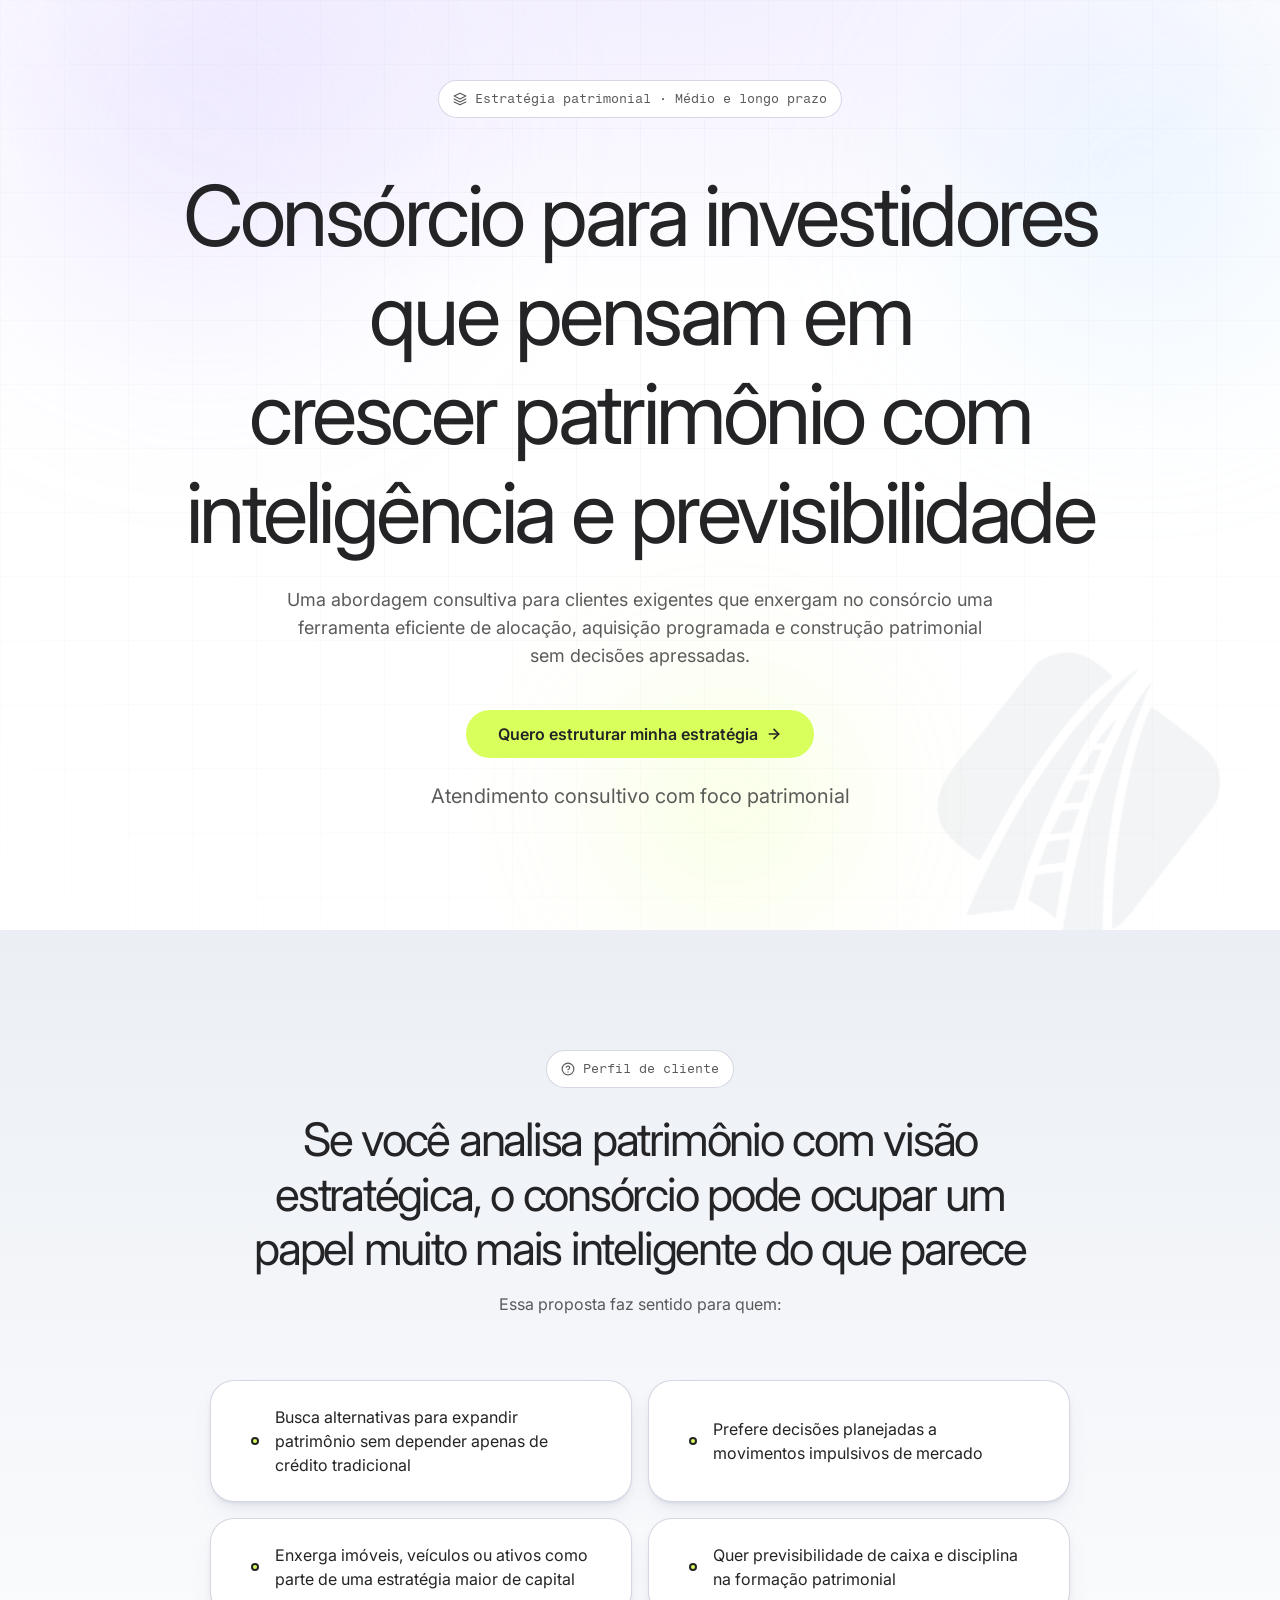
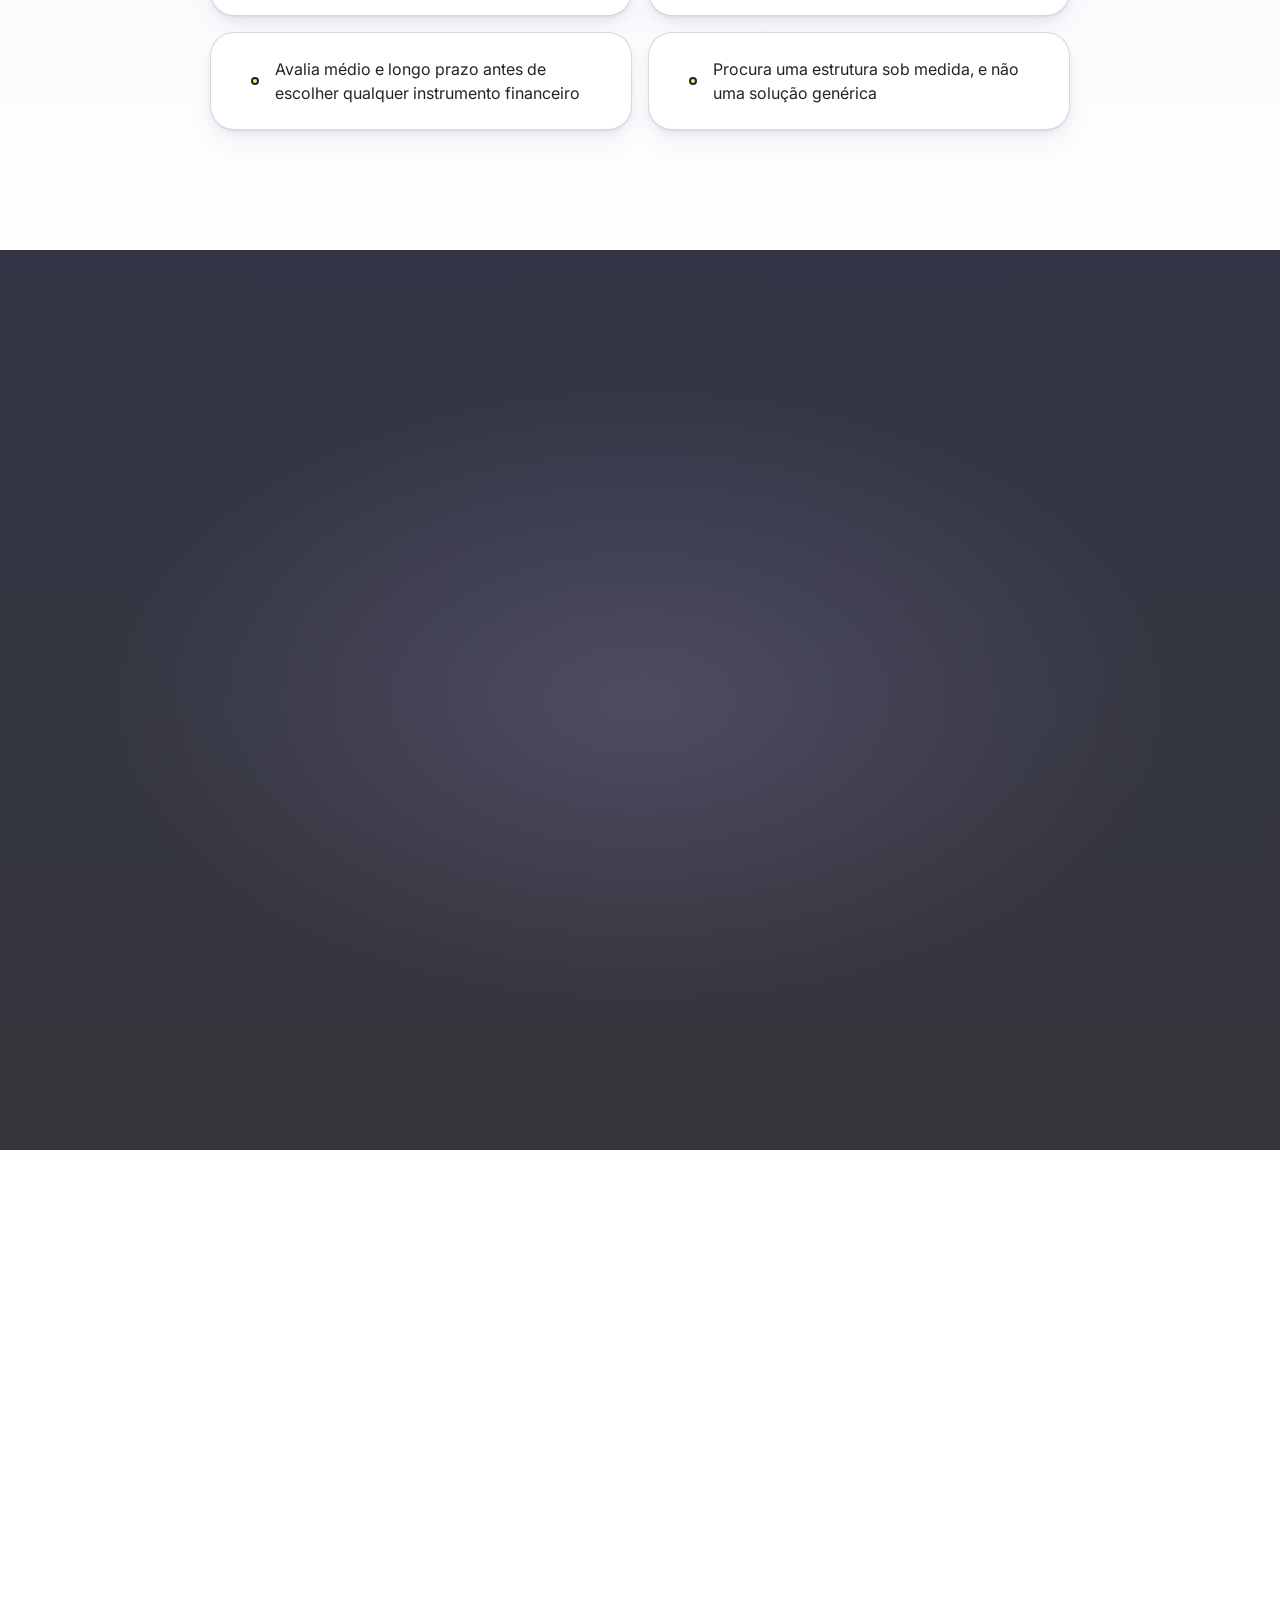
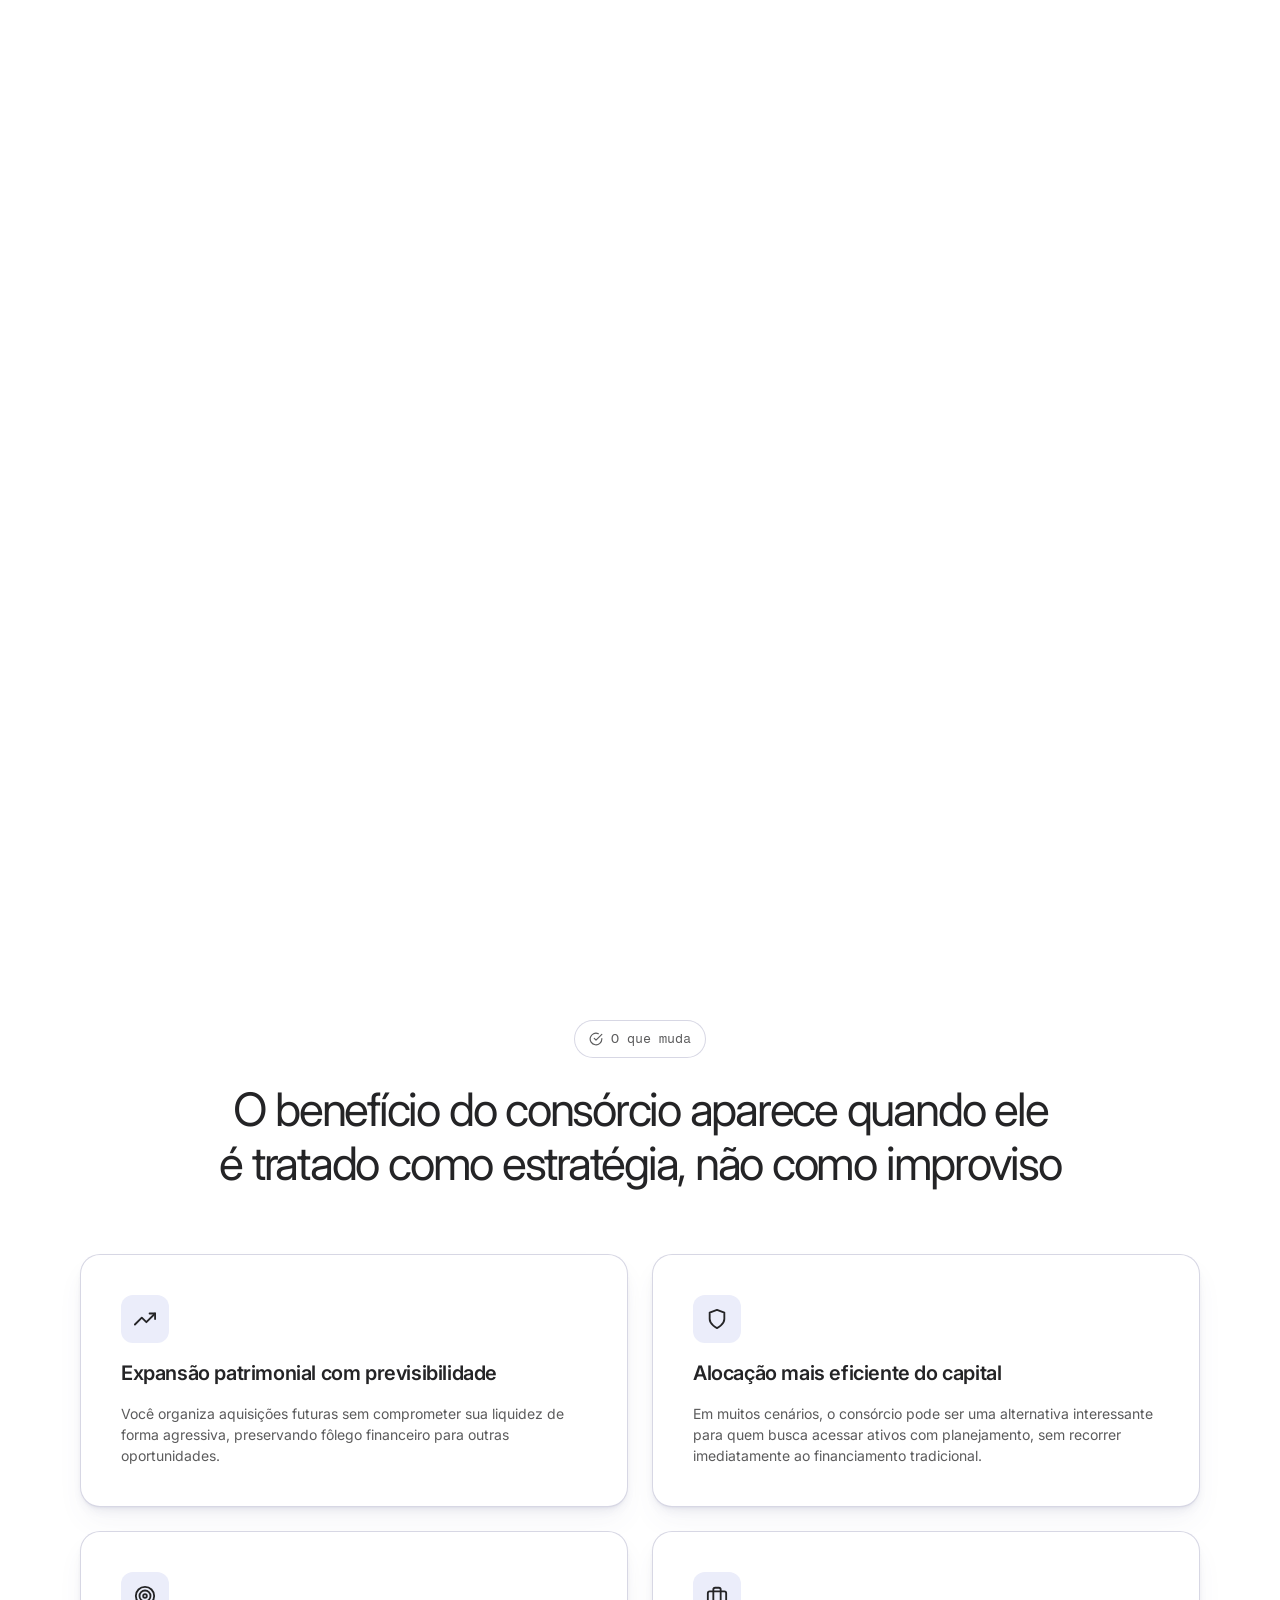
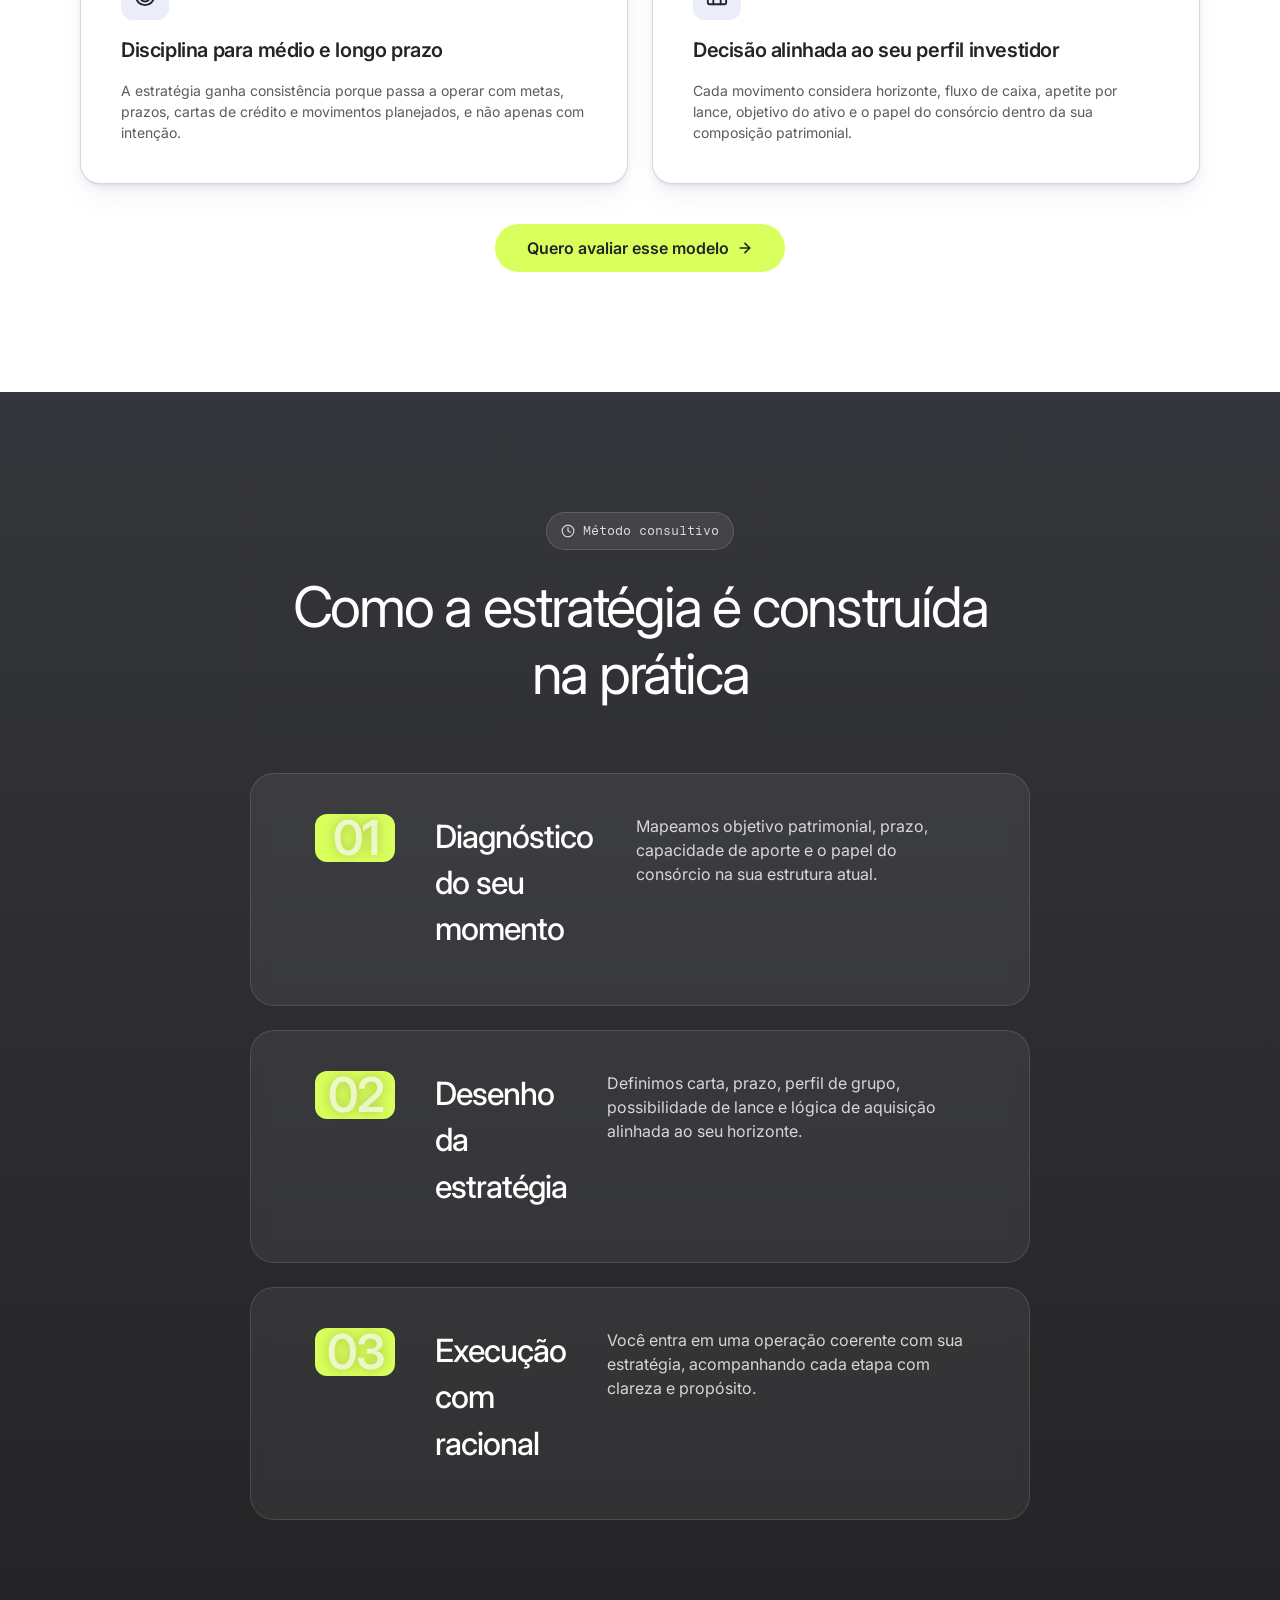
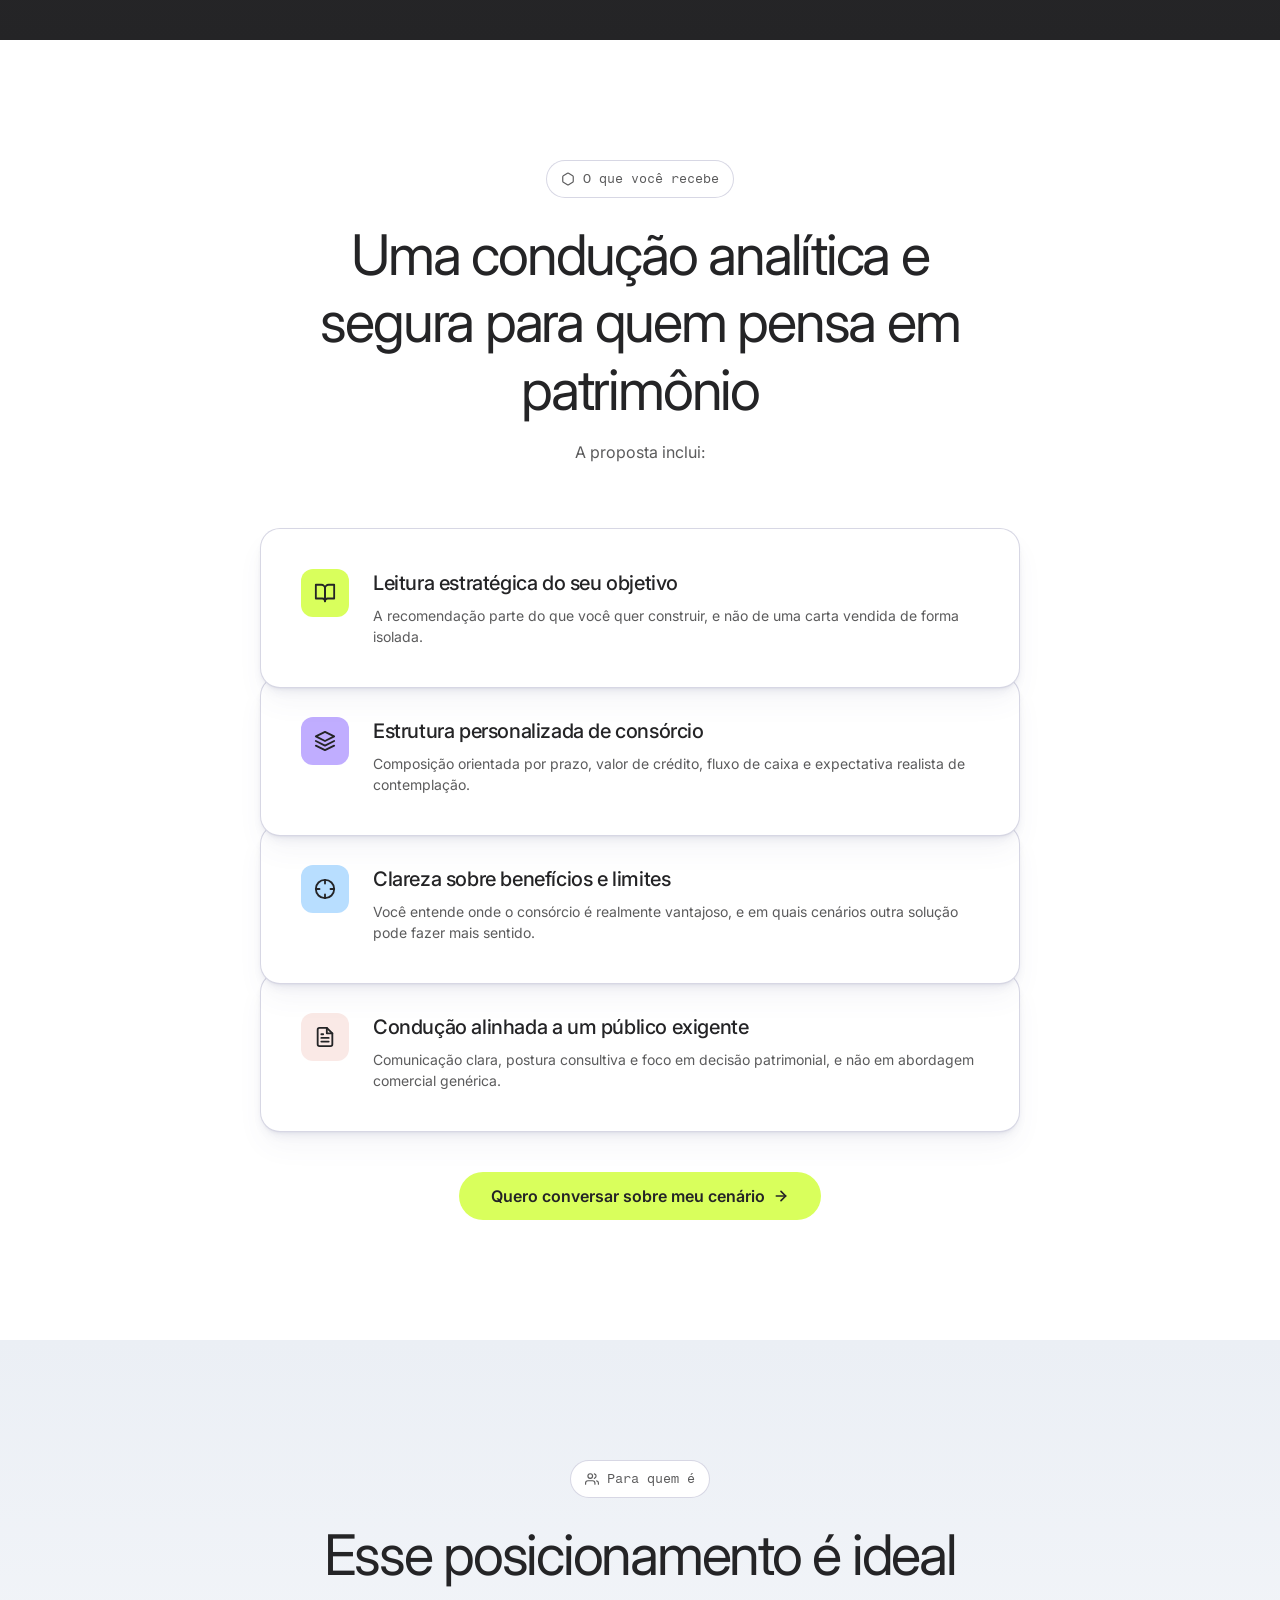
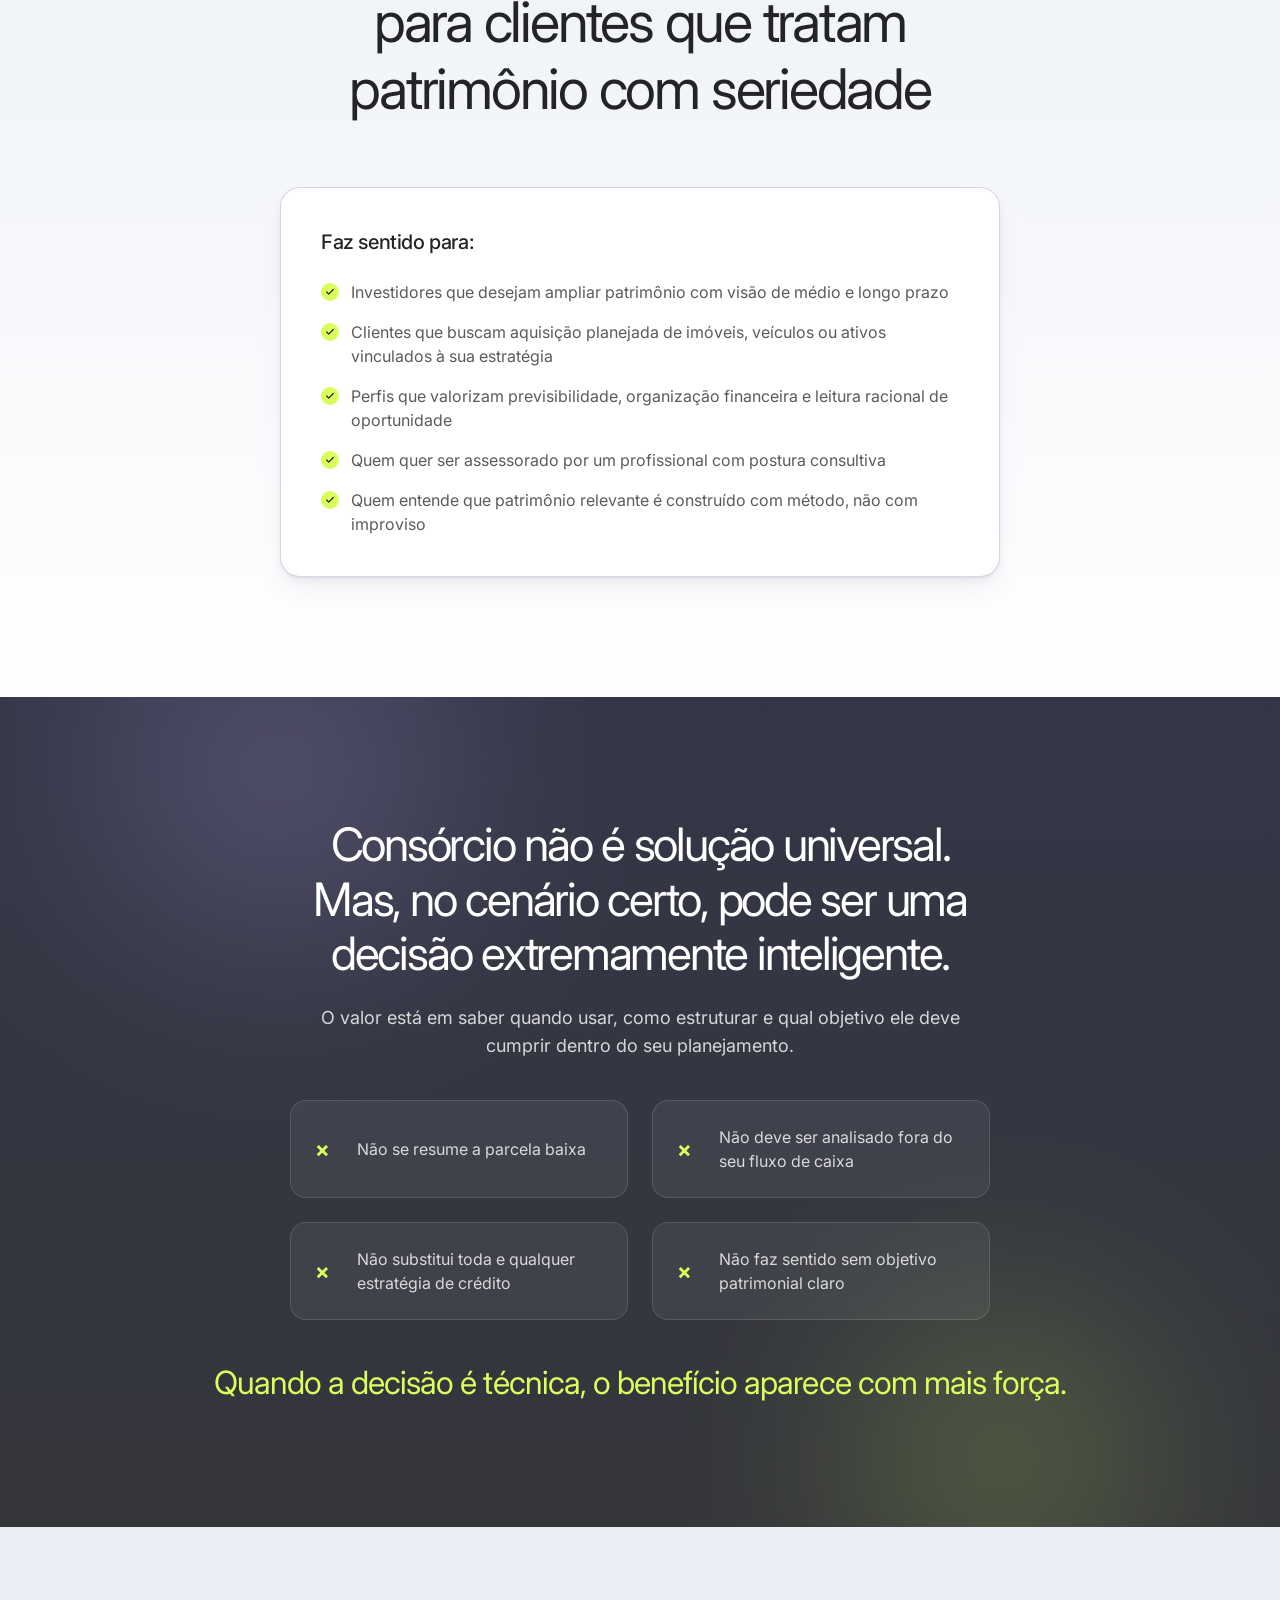
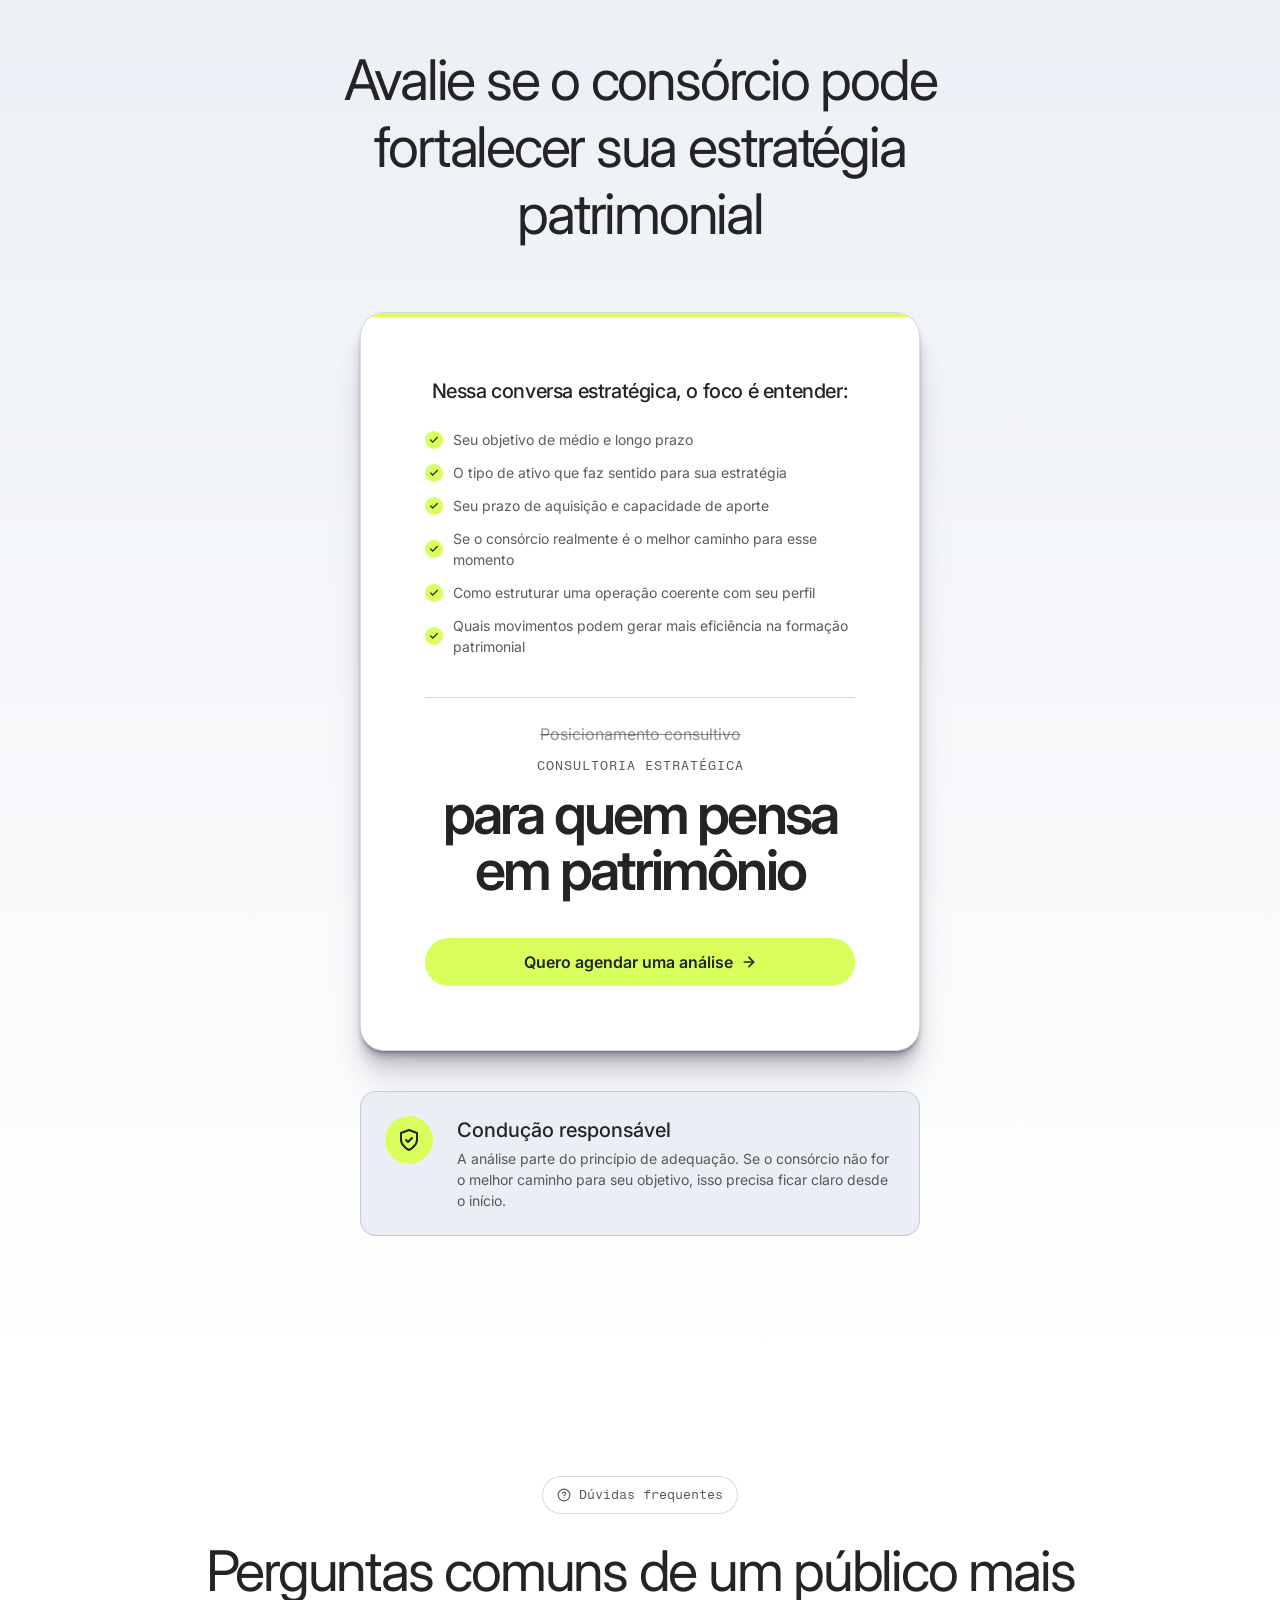
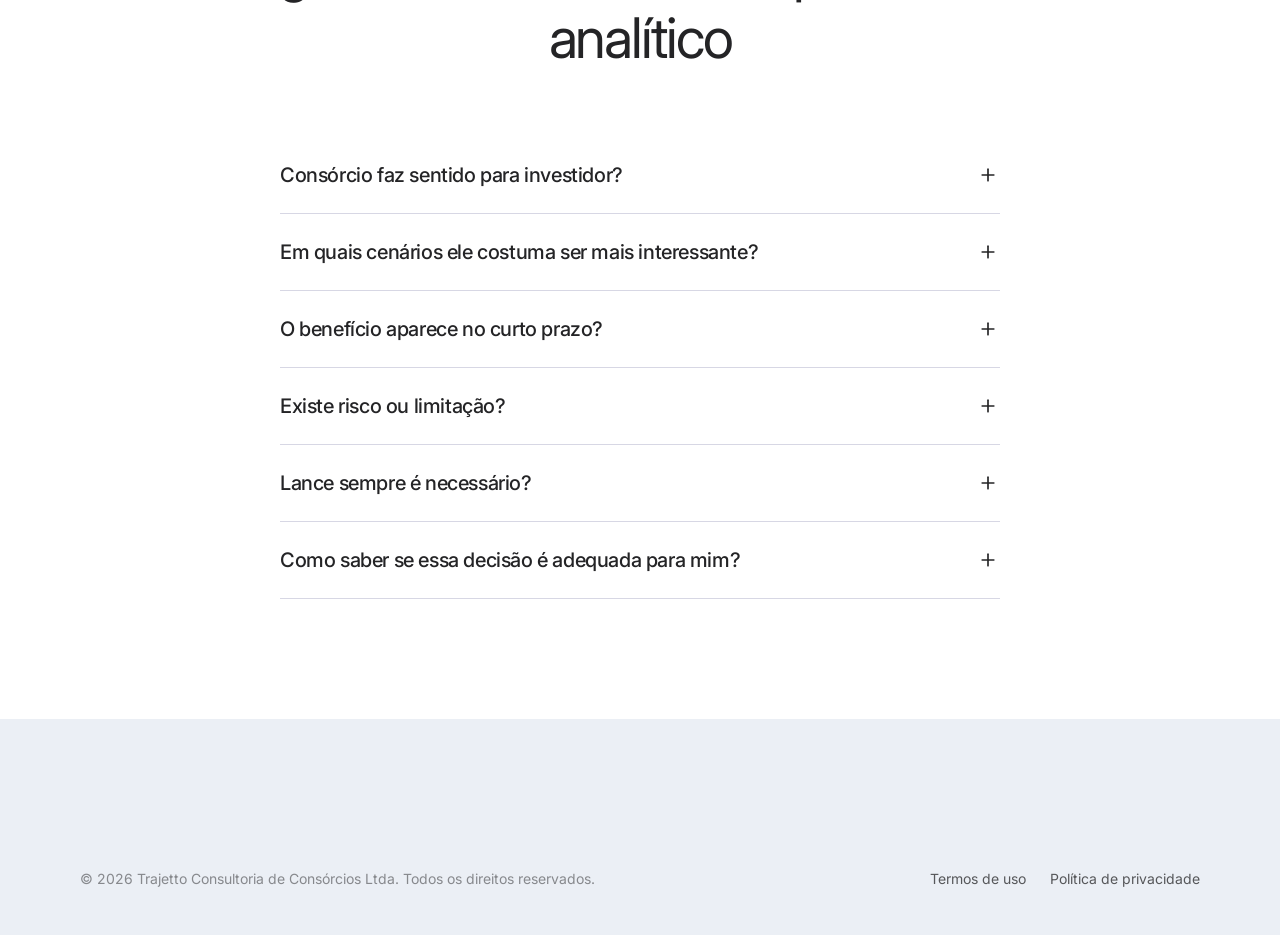
==== commit 6c8893c1: "alteração 24_04_logo" ====
--- a/index.html
+++ b/index.html
@@ -28,6 +28,9 @@
       <div class="hero-orb hero-orb--2"></div>
       <div class="hero-orb hero-orb--3"></div>
       <div class="hero-grid"></div>
+      <div class="hero-watermark">
+        <img src="assets/img/logo-watermark.png" alt="" class="hero-watermark__image">
+      </div>
     </div>
 
     <div class="kit-container" style="text-align: center;">
@@ -401,13 +404,68 @@
     </div>
   </section>
 
+  <section class="kit-section kit-section--gradient-light" id="termos-de-uso" hidden>
+    <div class="kit-container">
+      <div class="kit-section-header" data-anim="fade-in" style="max-width: 920px;">
+        <span class="kit-section-header__badge">
+          <svg width="14" height="14" viewBox="0 0 24 24" fill="none" stroke="currentColor" stroke-width="2" stroke-linecap="round" stroke-linejoin="round"><path d="M14 2H6a2 2 0 0 0-2 2v16a2 2 0 0 0 2 2h12a2 2 0 0 0 2-2V8z"></path><polyline points="14 2 14 8 20 8"></polyline><line x1="16" y1="13" x2="8" y2="13"></line><line x1="16" y1="17" x2="8" y2="17"></line><polyline points="10 9 9 9 8 9"></polyline></svg>
+          Informações legais
+        </span>
+        <h2 class="kit-h2">Termos de uso</h2>
+        <p class="kit-section-header__subtitle">Condições gerais para utilização deste site e do atendimento consultivo apresentado nesta página.</p>
+      </div>
+      <div class="kit-card" data-anim="fade-in" data-anim-delay="1" style="max-width: 920px; margin: 0 auto;">
+        <p class="kit-body" style="margin-bottom: var(--kit-gap-lg);">
+          Ao acessar e utilizar este site, o usuário declara que leu, compreendeu e concorda com estes Termos de Uso. Caso não concorde com qualquer condição aqui prevista, recomenda-se que interrompa a navegação e não utilize os canais de contato disponibilizados nesta página.
+        </p>
+        <div class="kit-separator" style="margin: var(--kit-gap-lg) 0;"></div>
+        <h3 class="kit-h5" style="margin-bottom: 12px;">1. Identificação</h3>
+        <p class="kit-body" style="margin-bottom: var(--kit-gap-lg);">
+          Este site divulga serviços de consultoria relacionados à estruturação de estratégias com consórcio para objetivos patrimoniais, atuando como canal institucional e comercial de apresentação de serviços e atendimento.
+        </p>
+        <h3 class="kit-h5" style="margin-bottom: 12px;">2. Finalidade do conteúdo</h3>
+        <p class="kit-body" style="margin-bottom: var(--kit-gap-lg);">
+          As informações publicadas possuem caráter informativo e comercial, com foco em apresentar possibilidades estratégicas de uso do consórcio. Nada nesta página deve ser interpretado como promessa de resultado, garantia de contemplação, recomendação financeira individual automática ou substituição de análise personalizada.
+        </p>
+        <h3 class="kit-h5" style="margin-bottom: 12px;">3. Uso adequado do site</h3>
+        <p class="kit-body" style="margin-bottom: var(--kit-gap-lg);">
+          O usuário compromete-se a utilizar este site de forma lícita, ética e compatível com a legislação aplicável, abstendo-se de praticar atos que possam comprometer a segurança, a integridade, a disponibilidade ou o funcionamento da página, inclusive tentativas de invasão, coleta automatizada de dados ou uso indevido dos canais de contato.
+        </p>
+        <h3 class="kit-h5" style="margin-bottom: 12px;">4. Propriedade intelectual</h3>
+        <p class="kit-body" style="margin-bottom: var(--kit-gap-lg);">
+          Textos, identidade visual, layout, marcas, elementos gráficos e demais conteúdos deste site são protegidos pela legislação aplicável e não poderão ser copiados, reproduzidos, distribuídos ou explorados sem autorização prévia, salvo nos limites legalmente permitidos.
+        </p>
+        <h3 class="kit-h5" style="margin-bottom: 12px;">5. Atendimento e contratação</h3>
+        <p class="kit-body" style="margin-bottom: var(--kit-gap-lg);">
+          O envio de mensagem por WhatsApp ou por qualquer canal de contato indicado nesta página não garante contratação imediata. Qualquer proposta comercial, contratação de serviço, análise individual ou adesão a produto dependerá de avaliação específica, alinhamento entre as partes e eventual formalização em instrumento próprio.
+        </p>
+        <h3 class="kit-h5" style="margin-bottom: 12px;">6. Limitação de responsabilidade</h3>
+        <p class="kit-body" style="margin-bottom: var(--kit-gap-lg);">
+          Embora sejam adotados esforços razoáveis para manter as informações corretas e o site disponível, não se garante ausência de falhas técnicas, indisponibilidades temporárias, desatualizações pontuais ou adequação universal do conteúdo a todos os perfis e objetivos. Decisões patrimoniais devem sempre considerar análise individualizada.
+        </p>
+        <h3 class="kit-h5" style="margin-bottom: 12px;">7. Privacidade e dados</h3>
+        <p class="kit-body" style="margin-bottom: var(--kit-gap-lg);">
+          Dados eventualmente compartilhados pelo usuário por meio dos canais de contato serão tratados conforme a finalidade do atendimento e em conformidade com a legislação aplicável, especialmente a Lei Geral de Proteção de Dados Pessoais (Lei nº 13.709/2018), observadas as práticas descritas na Política de Privacidade.
+        </p>
+        <h3 class="kit-h5" style="margin-bottom: 12px;">8. Alterações destes termos</h3>
+        <p class="kit-body" style="margin-bottom: var(--kit-gap-lg);">
+          Estes Termos de Uso poderão ser atualizados a qualquer momento para refletir ajustes operacionais, legais ou comerciais. A versão mais recente será sempre a publicada nesta página.
+        </p>
+        <h3 class="kit-h5" style="margin-bottom: 12px;">9. Contato</h3>
+        <p class="kit-body">
+          Em caso de dúvidas sobre estes Termos de Uso, o contato poderá ser realizado pelos canais informados neste site.
+        </p>
+      </div>
+    </div>
+  </section>
+
   <footer class="kit-footer">
     <div class="kit-container">
       <div style="display: flex; align-items: center; justify-content: space-between; padding-top: var(--kit-gap-lg);">
         <p class="kit-footer__copyright">&copy; 2026 Trajetto Consultoria de Consórcios Ltda. Todos os direitos reservados.</p>
         <div style="display: flex; gap: var(--kit-gap-lg);">
-          <a href="#" class="kit-footer__link">Termos de uso</a>
-          <a href="#" class="kit-footer__link">Política de privacidade</a>
+          <a href="termos-de-uso.html" class="kit-footer__link">Termos de uso</a>
+          <a href="politica-de-privacidade.html" class="kit-footer__link">Política de privacidade</a>
         </div>
       </div>
     </div>
--- a/assets/css/page.css
+++ b/assets/css/page.css
@@ -89,6 +89,30 @@
   background-size: 64px 64px;
   -webkit-mask-image: radial-gradient(ellipse 85% 85% at 50% 40%, black 10%, transparent 100%);
   mask-image: radial-gradient(ellipse 85% 85% at 50% 40%, black 10%, transparent 100%);
+}
+
+.hero-watermark {
+  position: absolute;
+  right: -56px;
+  bottom: -132px;
+  width: min(40vw, 520px);
+  opacity: 0.055;
+  transform: rotate(-7deg);
+  transform-origin: center;
+  mix-blend-mode: multiply;
+}
+
+.hero-watermark::after {
+  content: '';
+  position: absolute;
+  inset: 0;
+  background: radial-gradient(circle at 48% 46%, transparent 40%, rgba(255, 255, 255, 0.45) 100%);
+}
+
+.hero-watermark__image {
+  display: block;
+  width: 100%;
+  height: auto;
 }
 
 .hero-section > .kit-container {
@@ -133,6 +157,13 @@
     word-break: break-word;
     overflow-wrap: break-word;
   }
+
+  .hero-watermark {
+    right: -44px;
+    bottom: -54px;
+    width: min(52vw, 300px);
+    opacity: 0.042;
+  }
 }
 
 @media (max-width: 480px) {
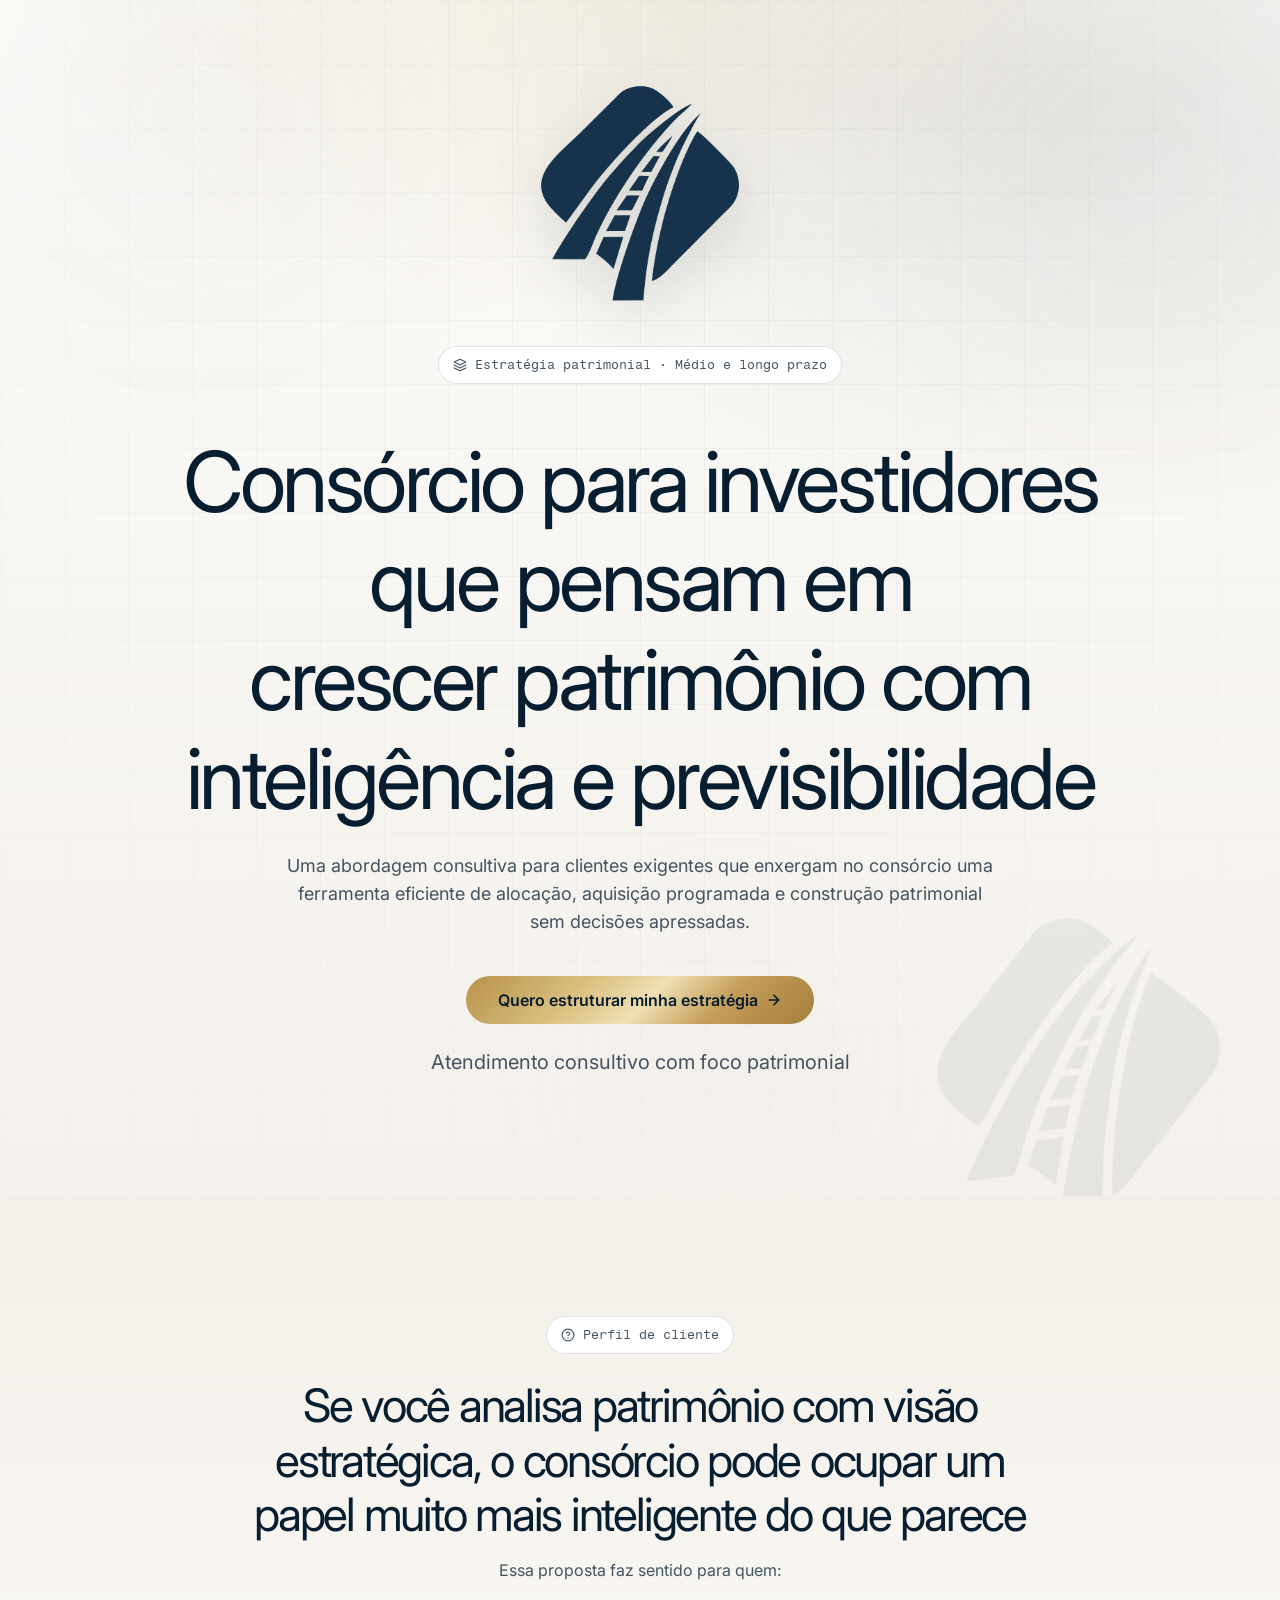
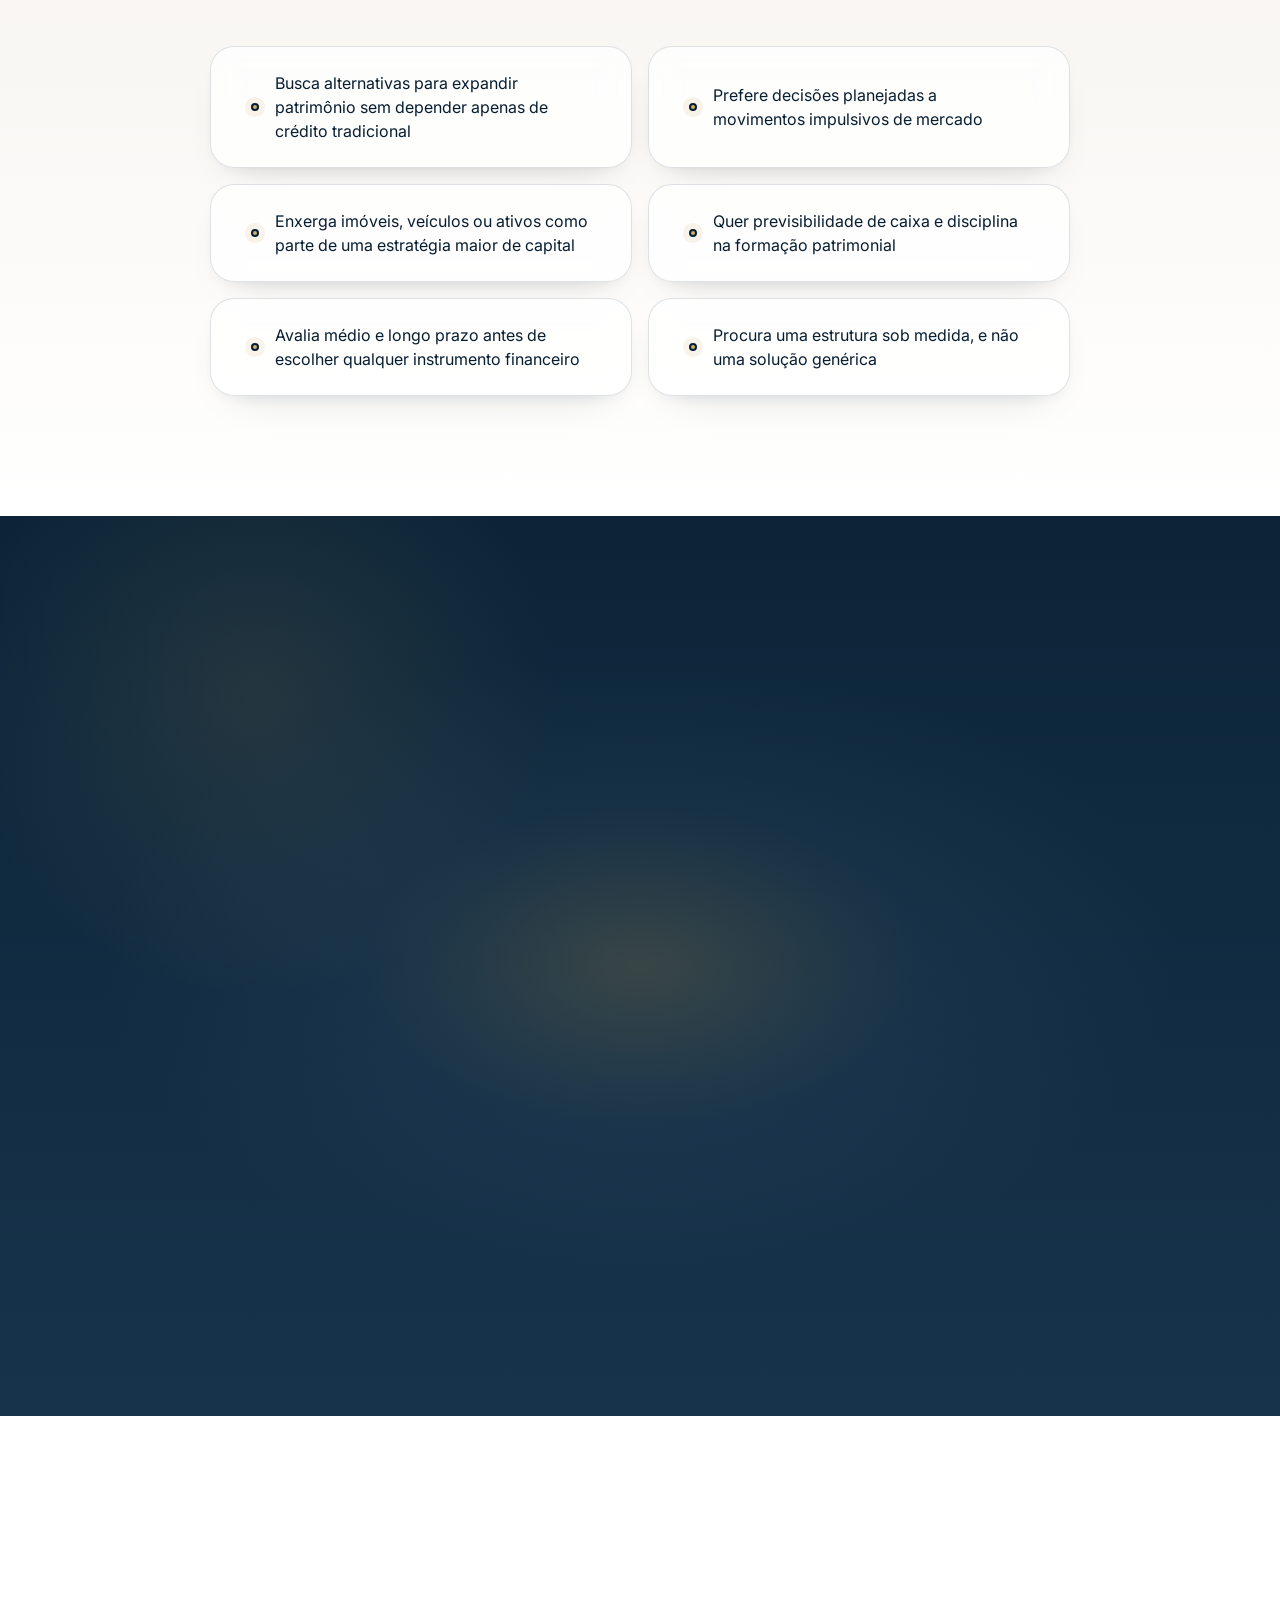
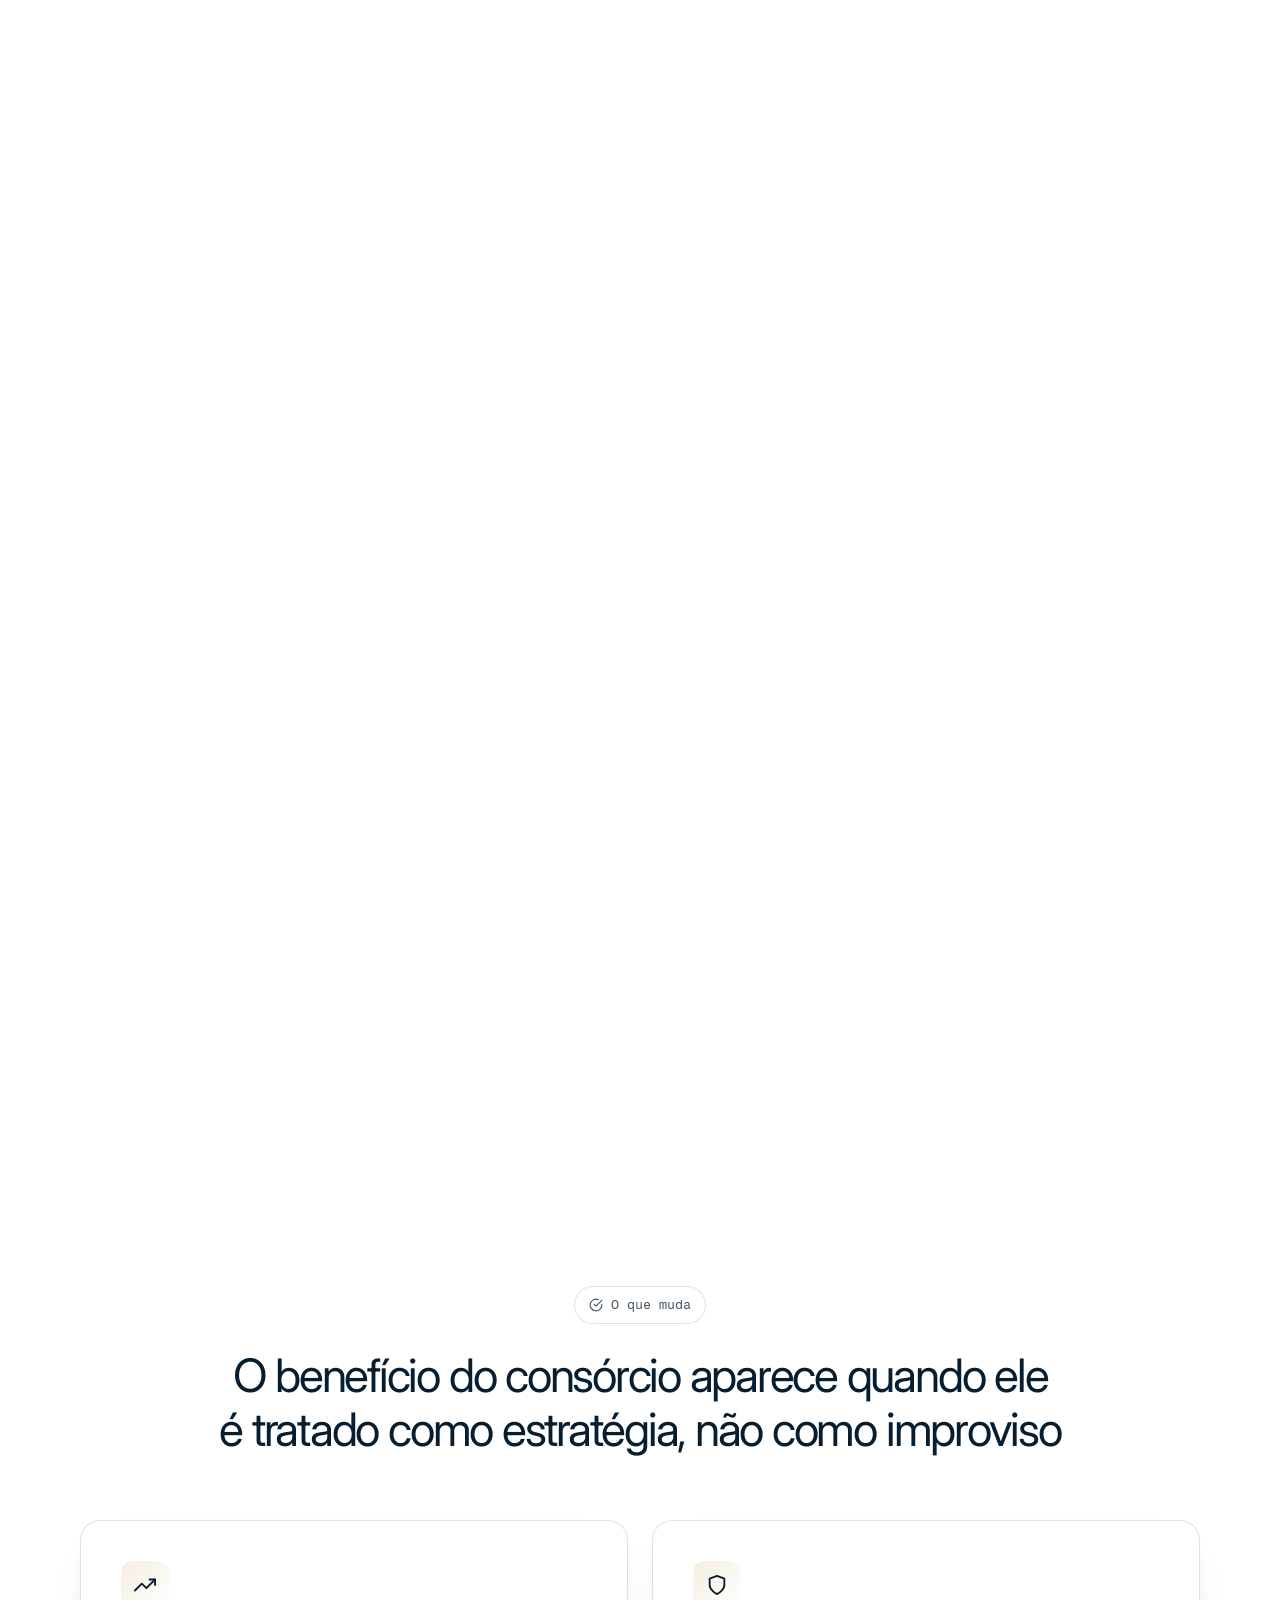
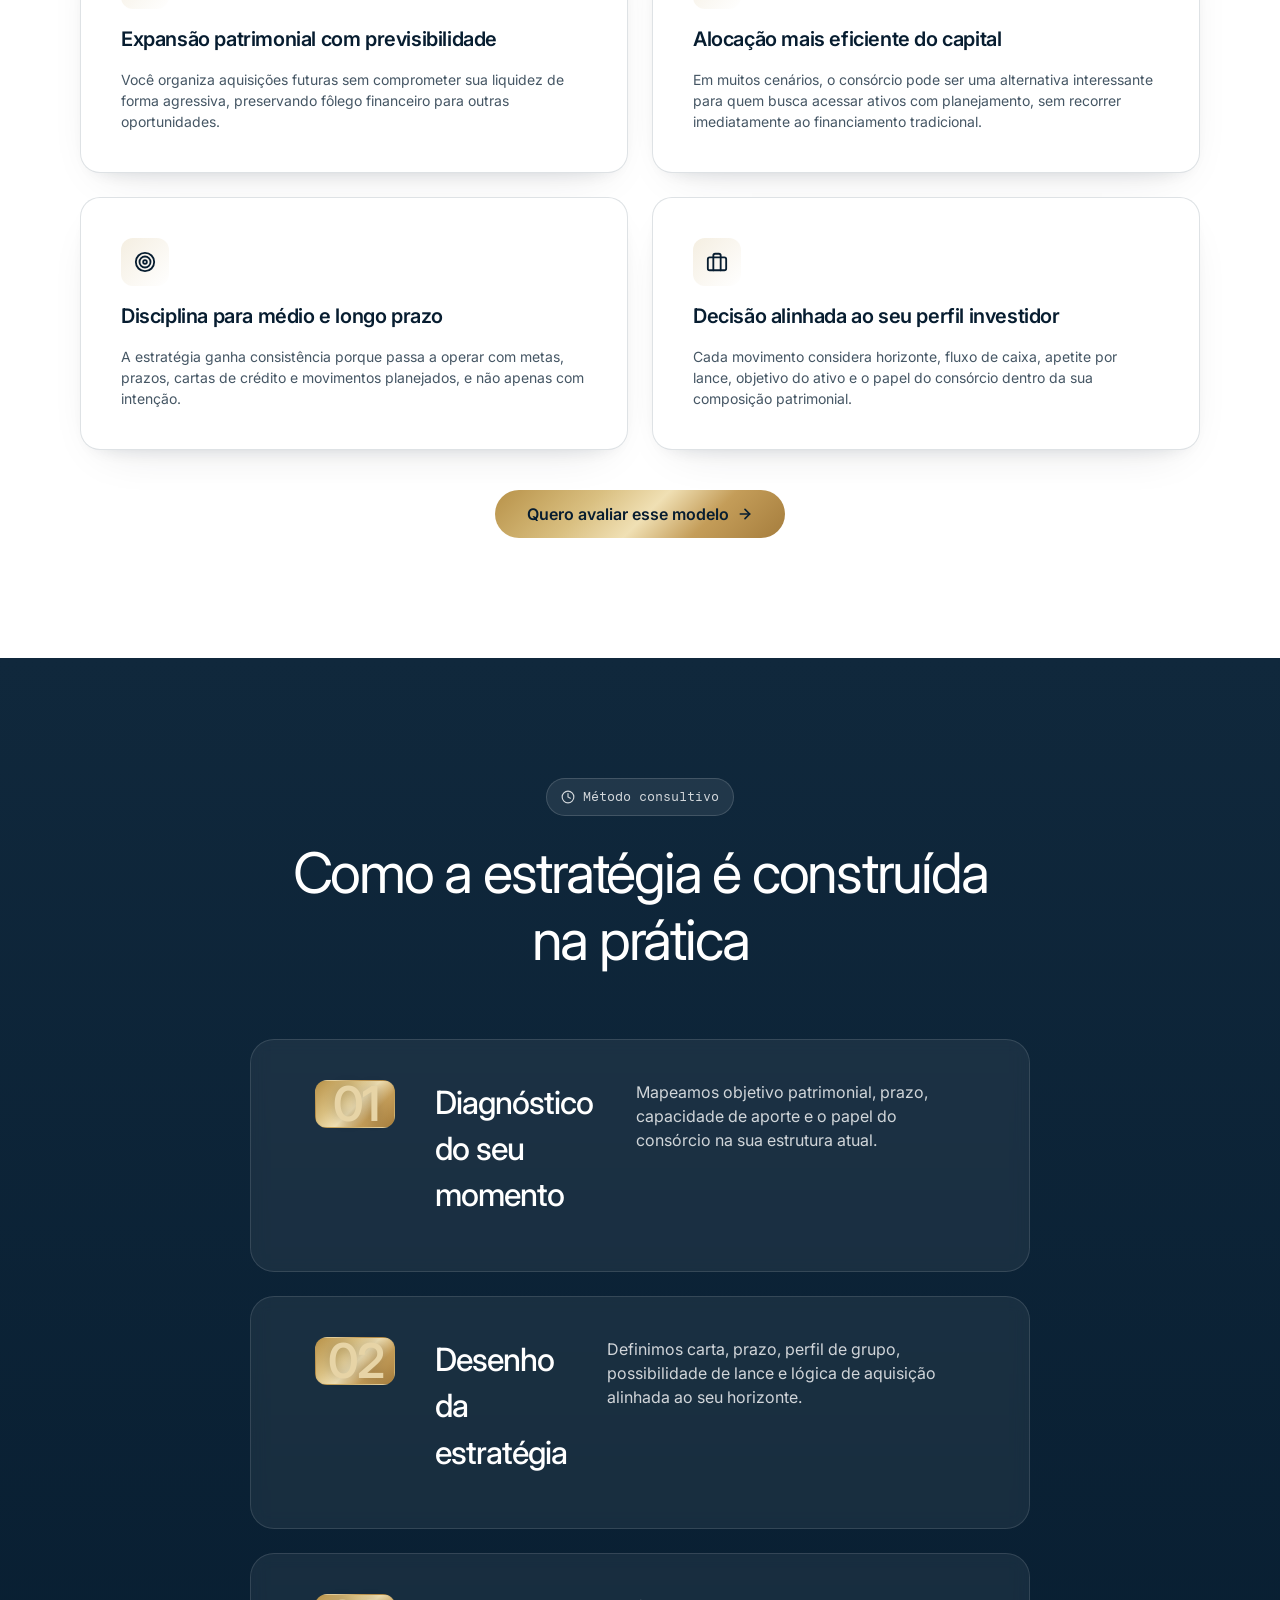
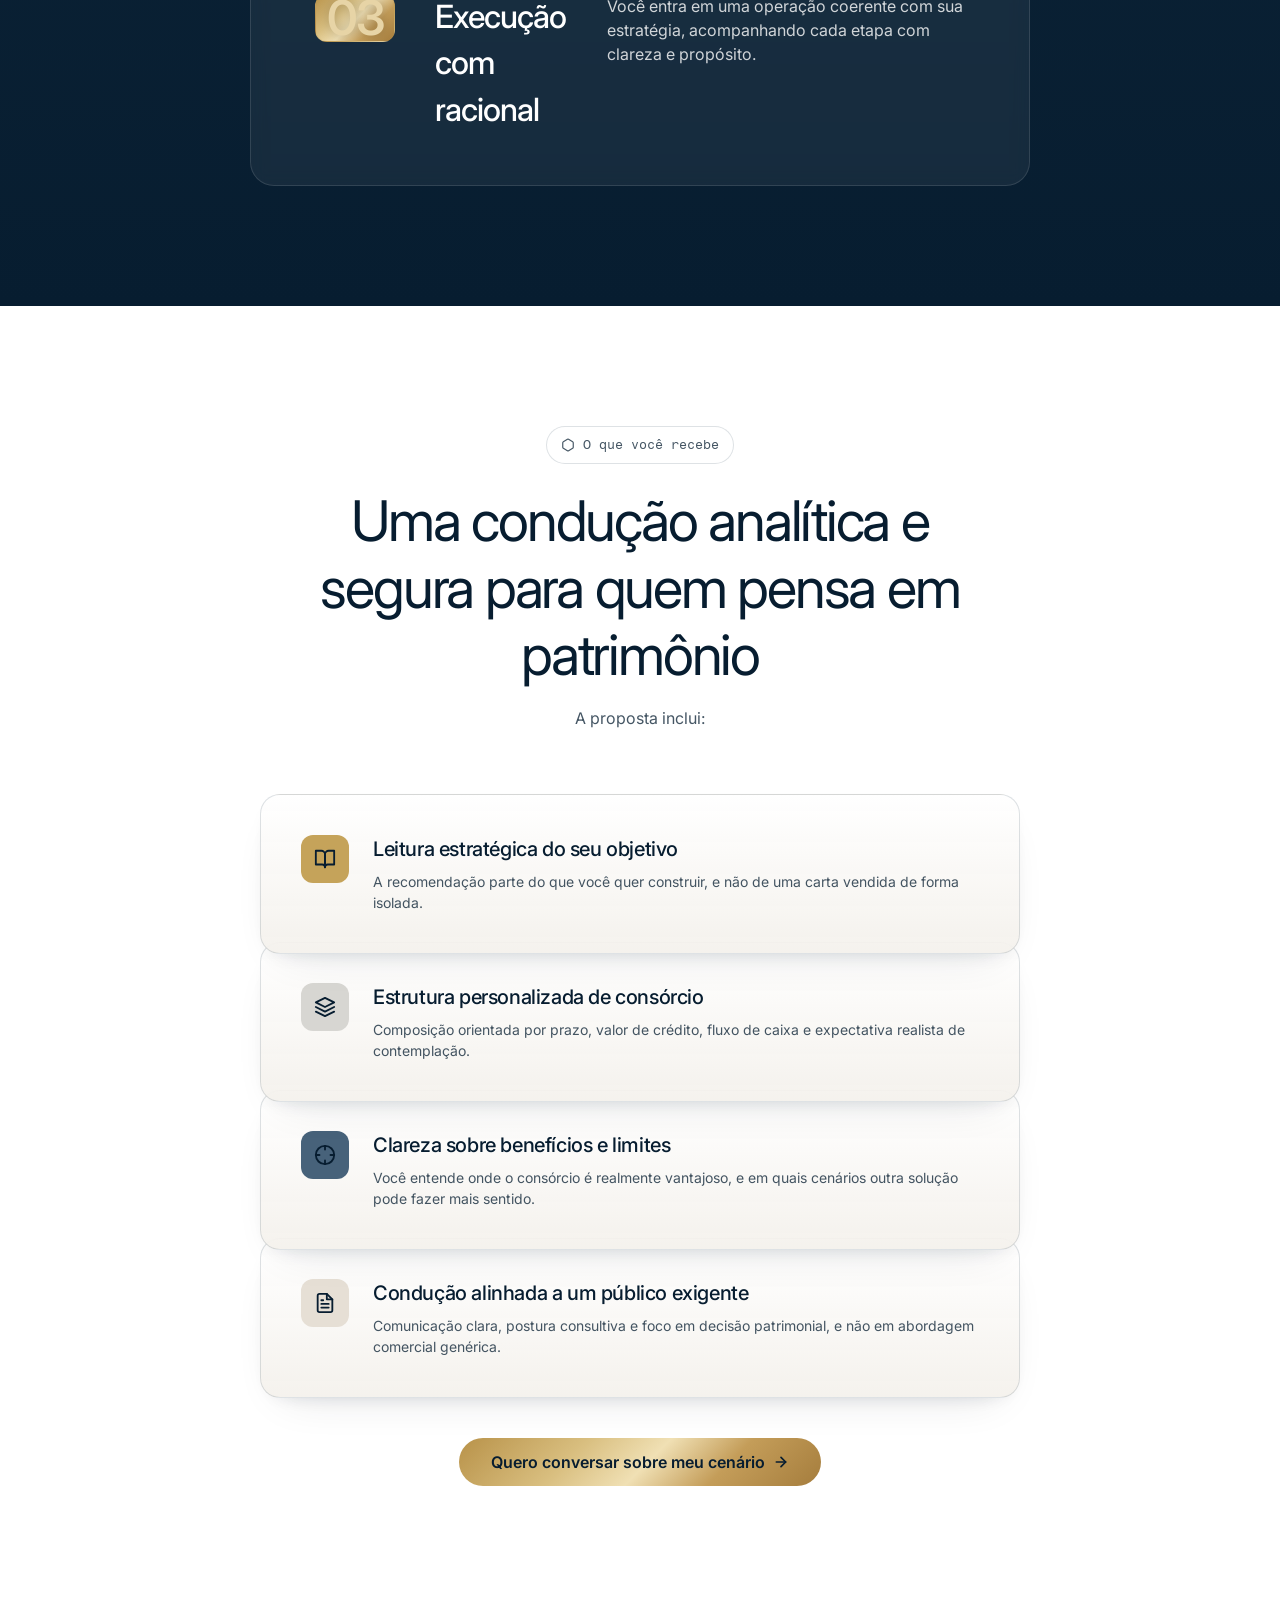
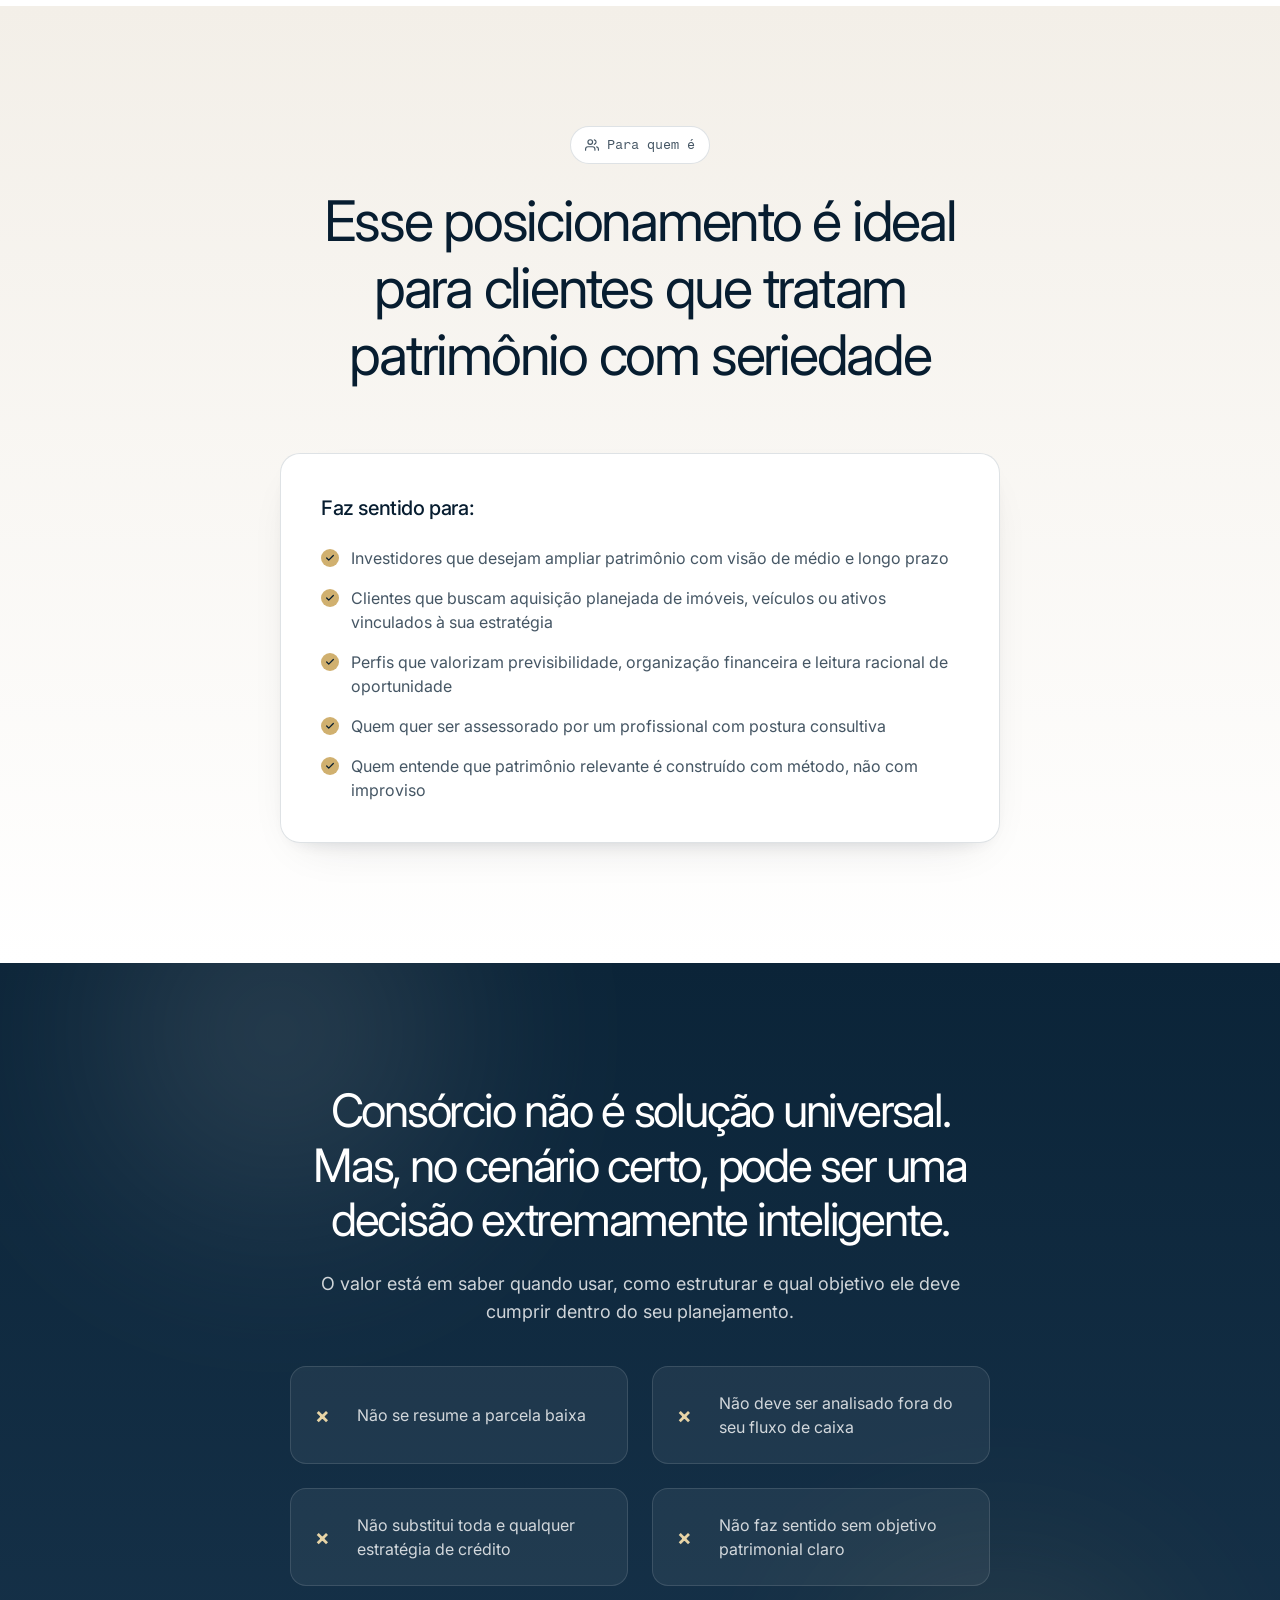
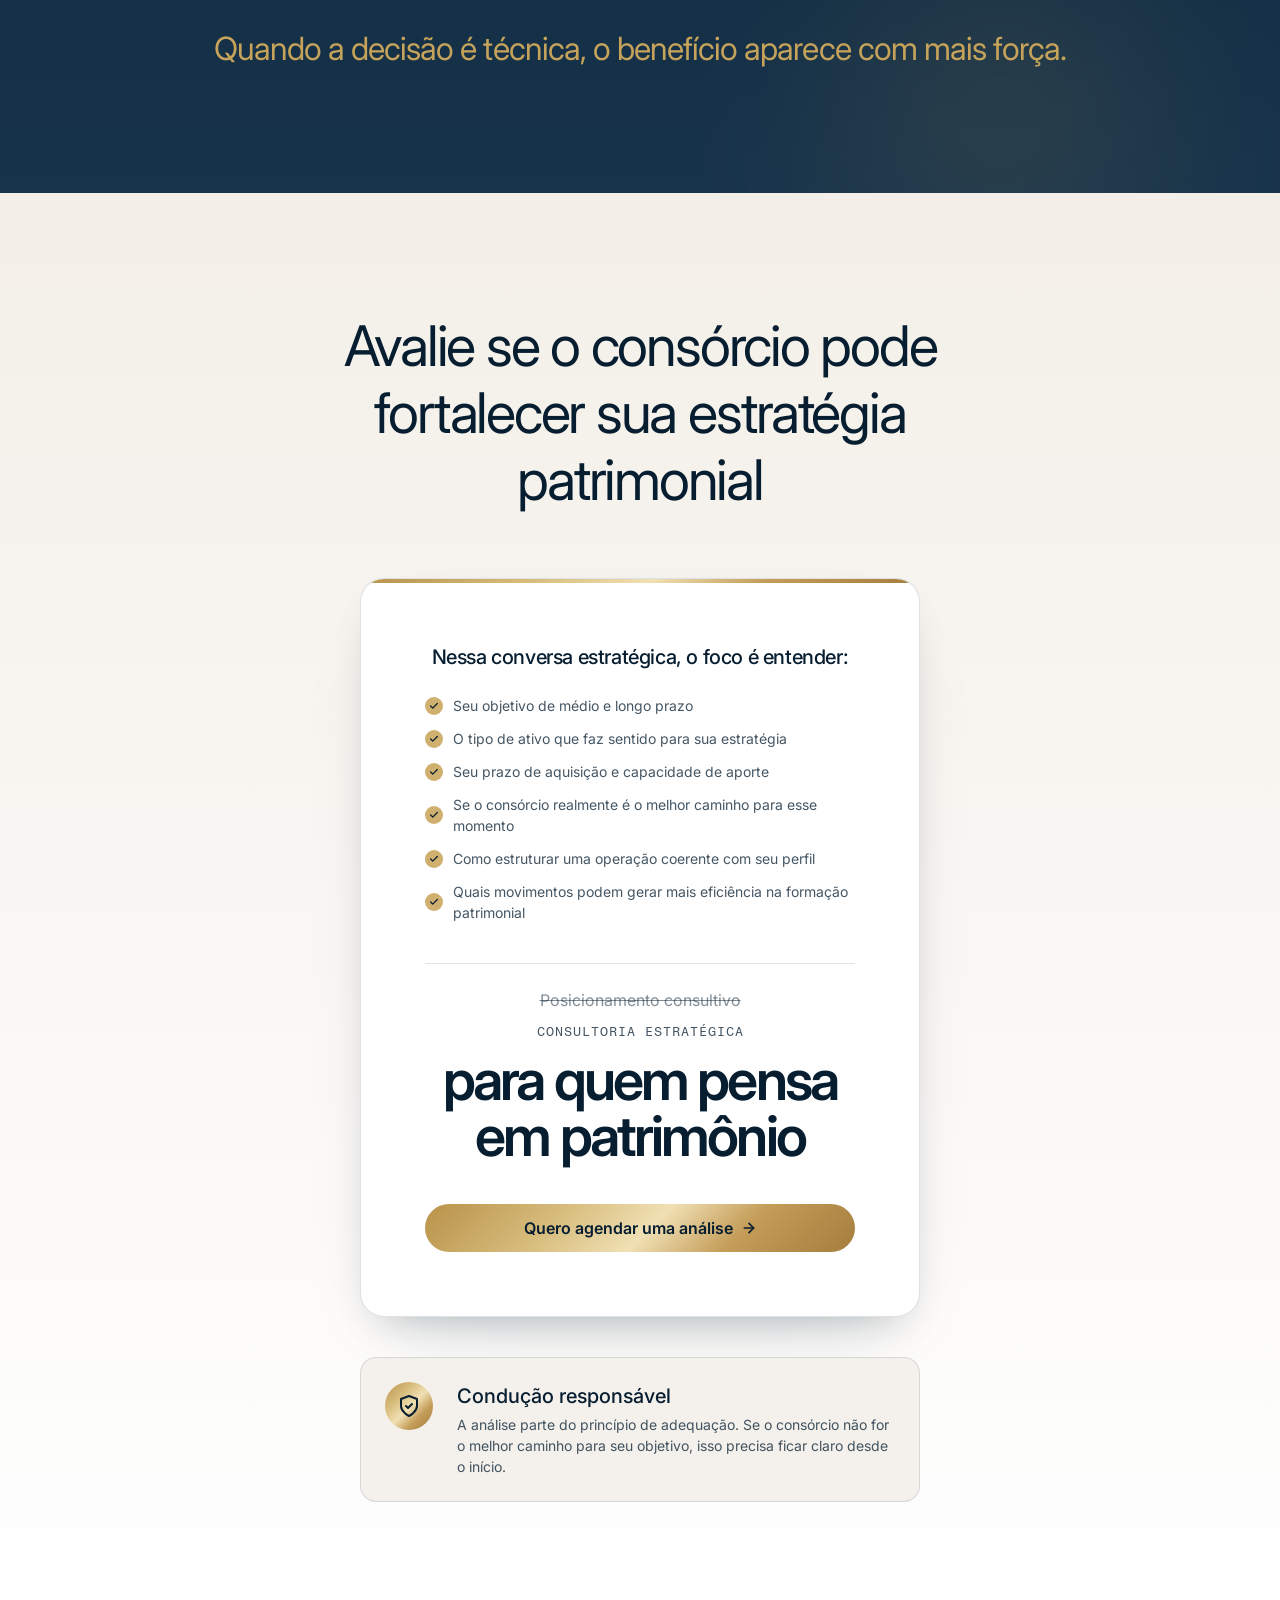
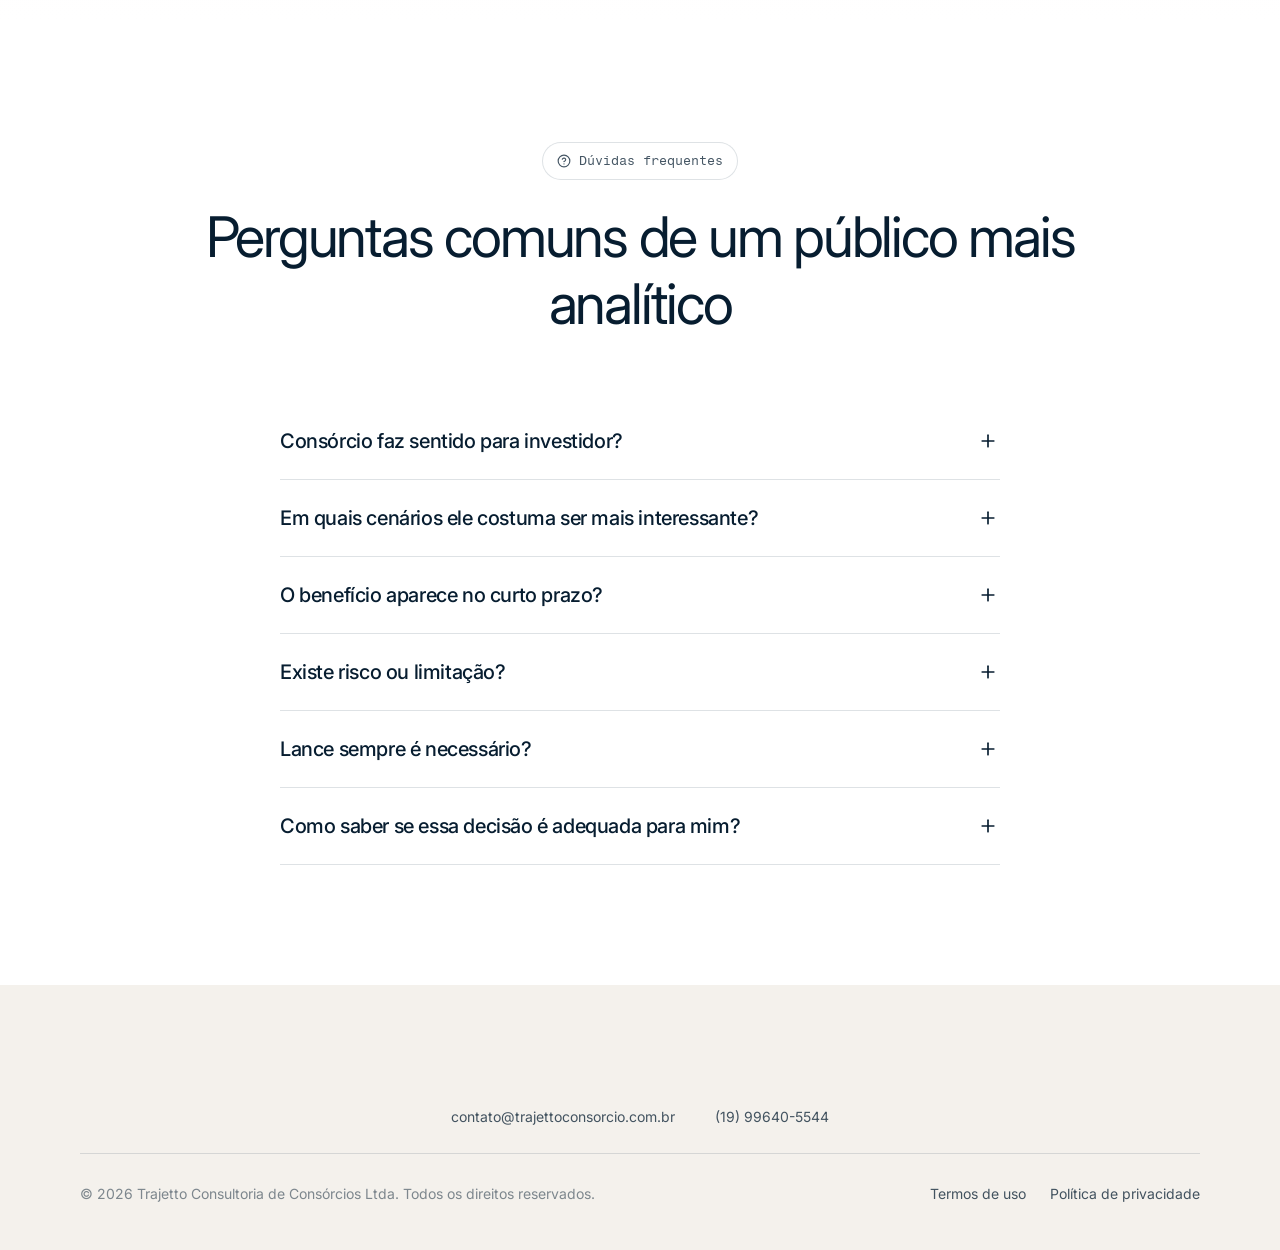
==== commit 8a966894: "alteração cor e logo 25_04_26" ====
--- a/index.html
+++ b/index.html
@@ -11,6 +11,10 @@
   <link rel="preconnect" href="https://framerusercontent.com">
 
   <link rel="stylesheet" href="https://fonts.googleapis.com/css2?family=Inter:wght@400;500;600;700&family=Fragment+Mono&display=swap">
+
+  <link rel="icon" type="image/png" sizes="32x32" href="assets/img/favicon/favicon-32x32.png">
+  <link rel="icon" type="image/png" sizes="16x16" href="assets/img/favicon/favicon-16x16.png">
+  <link rel="apple-touch-icon" sizes="180x180" href="assets/img/favicon/apple-touch-icon.png">
 
   <script>document.documentElement.classList.add('js-ready')</script>
   <link rel="stylesheet" href="assets/css/variables.css">
@@ -34,6 +38,9 @@
     </div>
 
     <div class="kit-container" style="text-align: center;">
+      <div class="hero-brand" data-anim="fade-in">
+        <img src="assets/img/sublogo-trajetto.png" alt="Trajetto Consultoria de Consórcios" class="hero-brand__logo">
+      </div>
       <div data-anim="fade-in">
         <span class="kit-section-header__badge">
           <svg width="14" height="14" viewBox="0 0 24 24" fill="none" stroke="currentColor" stroke-width="2" stroke-linecap="round" stroke-linejoin="round"><path d="M12 2L2 7l10 5 10-5-10-5z"/><path d="M2 17l10 5 10-5"/><path d="M2 12l10 5 10-5"/></svg>
@@ -461,9 +468,13 @@
 
   <footer class="kit-footer">
     <div class="kit-container">
-      <div style="display: flex; align-items: center; justify-content: space-between; padding-top: var(--kit-gap-lg);">
+      <div class="kit-footer__contacts">
+        <a href="mailto:contato@trajettoconsorcio.com.br" class="kit-footer__contact">contato@trajettoconsorcio.com.br</a>
+        <a href="https://wa.me/5519996405544" class="kit-footer__contact" target="_blank" rel="noopener noreferrer">(19) 99640-5544</a>
+      </div>
+      <div class="kit-footer__bottom kit-footer__bottom--stacked">
         <p class="kit-footer__copyright">&copy; 2026 Trajetto Consultoria de Consórcios Ltda. Todos os direitos reservados.</p>
-        <div style="display: flex; gap: var(--kit-gap-lg);">
+        <div class="kit-footer__meta">
           <a href="termos-de-uso.html" class="kit-footer__link">Termos de uso</a>
           <a href="politica-de-privacidade.html" class="kit-footer__link">Política de privacidade</a>
         </div>
--- a/assets/css/variables.css
+++ b/assets/css/variables.css
@@ -1,32 +1,36 @@
 :root {
   /* ══ Cores ══ */
-  --kit-primary: #242426;
-  --kit-primary-75: rgba(36, 36, 38, 0.75);
-  --kit-primary-50: rgba(36, 36, 38, 0.50);
-  --kit-primary-25: rgba(36, 36, 38, 0.25);
-  --kit-dark: #35363b;
-  --kit-dark-alt: #4d4f57;
-  --kit-dark-muted: #58718a;
+  --kit-primary: #071d30;
+  --kit-primary-75: rgba(7, 29, 48, 0.75);
+  --kit-primary-50: rgba(7, 29, 48, 0.50);
+  --kit-primary-25: rgba(7, 29, 48, 0.25);
+  --kit-dark: #17334b;
+  --kit-dark-alt: #24445f;
+  --kit-dark-muted: #4f667b;
   --kit-white: #ffffff;
   --kit-white-80: rgba(255, 255, 255, 0.80);
   --kit-white-50: rgba(255, 255, 255, 0.50);
-  --kit-bg-light: #ebeff5;
-  --kit-bg-surface: #ebedfa;
-  --kit-accent-lime: #d9ff5c;
-  --kit-accent-purple: #c0adff;
-  --kit-accent-blue: #b8deff;
-  --kit-accent-pink: #fae9e6;
-  --kit-accent-beige: #e0c5b6;
-  --kit-accent-steel: #a5b2cf;
-  --kit-border-light: #d9d5dc;
-  --kit-border-subtle: rgba(36, 38, 105, 0.18);
+  --kit-bg-light: #f4f1ec;
+  --kit-bg-surface: #ece6dd;
+  --kit-accent-lime: #c5a35a;
+  --kit-accent-purple: #d7d6d2;
+  --kit-accent-blue: #47627a;
+  --kit-accent-pink: #e6dfd5;
+  --kit-accent-beige: #d7d6d2;
+  --kit-accent-steel: #7c8d9b;
+  --kit-border-light: #d9d2c8;
+  --kit-border-subtle: rgba(23, 51, 75, 0.14);
+  --kit-gold-strong: #b89249;
+  --kit-gold-soft: #d0b06f;
+  --kit-gold-pale: #e7d4a6;
+  --kit-gold-gradient: linear-gradient(135deg, #b89249 0%, #d9bf80 32%, #f0e0b4 52%, #c49d59 72%, #a57d3d 100%);
 
   /* ══ Gradientes ══ */
-  --kit-gradient-dark-section: linear-gradient(180deg, #343647 0%, #35363b 99%);
-  --kit-gradient-light-section: linear-gradient(180deg, #ebeff5 0%, #fff 100%);
-  --kit-gradient-white-to-light: linear-gradient(180deg, #fff 0%, #ebeff5 100%);
-  --kit-gradient-light-to-white: linear-gradient(180deg, #fff 0%, #ebedfa 100%);
-  --kit-gradient-radial-hero: radial-gradient(134% 100% at 50% 0%, #fff 0%, #ebedfa 100%);
+  --kit-gradient-dark-section: linear-gradient(180deg, #0b2438 0%, #17334b 100%);
+  --kit-gradient-light-section: linear-gradient(180deg, #f3efe8 0%, #fff 100%);
+  --kit-gradient-white-to-light: linear-gradient(180deg, #fff 0%, #f3efe8 100%);
+  --kit-gradient-light-to-white: linear-gradient(180deg, #fff 0%, #ece6dd 100%);
+  --kit-gradient-radial-hero: radial-gradient(134% 100% at 50% 0%, #fff 0%, #f4f1ec 100%);
   --kit-gradient-white-fade-50: linear-gradient(180deg, rgba(255,255,255,0.5) 0%, transparent 100%);
   --kit-gradient-white-fade-75: linear-gradient(180deg, rgba(255,255,255,0.75) 0%, transparent 100%);
   --kit-gradient-transparent-to-white: linear-gradient(180deg, transparent 0%, #fff 100%);
@@ -89,27 +93,15 @@
   --kit-radius-2xl: 32px;
   --kit-radius-full: 9999px;
   --kit-border-width: 1px;
-  --kit-border-color: rgba(36, 38, 105, 0.18);
+  --kit-border-color: rgba(23, 51, 75, 0.14);
 
   /* ══ Sombras ══ */
-  --kit-shadow-card: 0 0.637px 1.147px -0.813px rgba(79,86,130,0.11),
-                     0 1.932px 3.477px -1.625px rgba(79,86,130,0.11),
-                     0 5.106px 9.191px -2.438px rgba(79,86,130,0.1),
-                     0 16px 28.8px -3.25px rgba(79,86,130,0.06);
-  --kit-shadow-card-lg: 0 0.806px 0.806px -0.469px rgba(54,54,71,0.19),
-                        0 1.911px 1.911px -0.938px rgba(54,54,71,0.18),
-                        0 3.486px 3.486px -1.406px rgba(54,54,71,0.18),
-                        0 5.795px 5.795px -1.875px rgba(54,54,71,0.17),
-                        0 9.358px 9.358px -2.344px rgba(54,54,71,0.16),
-                        0 15.318px 15.318px -2.813px rgba(54,54,71,0.15),
-                        0 26.377px 26.377px -3.281px rgba(54,54,71,0.12),
-                        0 48px 48px -3.75px rgba(54,54,71,0.06);
-  --kit-shadow-card-md: 0 0.848px 0.848px -0.625px rgba(54,54,71,0.15),
-                        0 2.168px 2.168px -1.25px rgba(54,54,71,0.14),
-                        0 4.346px 4.346px -1.875px rgba(54,54,71,0.14),
-                        0 8.239px 8.239px -2.5px rgba(54,54,71,0.13),
-                        0 16.376px 16.376px -3.125px rgba(54,54,71,0.1),
-                        0 36px 36px -3.75px rgba(54,54,71,0.05);
-  --kit-shadow-glow: 0 0 0 12px rgba(255,255,255,0.25);
-  --kit-shadow-glow-sm: 0 0 0 4px rgba(255,255,255,0.25);
+  --kit-shadow-card: 0 8px 24px -18px rgba(7, 29, 48, 0.3),
+                     0 18px 48px -26px rgba(7, 29, 48, 0.16);
+  --kit-shadow-card-lg: 0 18px 42px -22px rgba(7, 29, 48, 0.28),
+                        0 36px 80px -38px rgba(7, 29, 48, 0.18);
+  --kit-shadow-card-md: 0 12px 28px -18px rgba(7, 29, 48, 0.2),
+                        0 24px 52px -30px rgba(7, 29, 48, 0.12);
+  --kit-shadow-glow: 0 0 0 12px rgba(208,176,111,0.2);
+  --kit-shadow-glow-sm: 0 0 0 4px rgba(208,176,111,0.18);
 }
--- a/assets/css/components.css
+++ b/assets/css/components.css
@@ -118,7 +118,7 @@
   border: 1px solid var(--kit-border-subtle);
 }
 .kit-btn-secondary:hover {
-  background: var(--kit-bg-light);
+  background: rgba(23, 51, 75, 0.05);
 }
 
 .kit-btn-white {
@@ -126,7 +126,7 @@
   color: var(--kit-primary);
 }
 .kit-btn-white:hover {
-  background: var(--kit-bg-light);
+  background: #f8f5f0;
 }
 
 .kit-btn-dark {
@@ -155,13 +155,15 @@
 
 /* ══ Cards ══ */
 .kit-card {
-  background: var(--kit-white);
+  background: rgba(255, 255, 255, 0.94);
   border-radius: var(--kit-radius-lg);
   padding: var(--kit-gap-xl);
   box-shadow: var(--kit-shadow-card);
   border: 1px solid var(--kit-border-subtle);
   overflow: hidden;
   position: relative;
+  backdrop-filter: blur(14px);
+  -webkit-backdrop-filter: blur(14px);
 }
 
 .kit-card--dark {
@@ -181,7 +183,7 @@
 }
 
 .kit-card--surface {
-  background: var(--kit-bg-light);
+  background: #f7f3ed;
   border: 1px solid var(--kit-border-subtle);
 }
 
@@ -234,9 +236,9 @@
 }
 
 .kit-badge--accent {
-  background: var(--kit-accent-lime);
-  border-color: var(--kit-accent-lime);
-  color: var(--kit-primary);
+  background: rgba(197, 163, 90, 0.16);
+  border-color: rgba(197, 163, 90, 0.28);
+  color: var(--kit-dark);
 }
 
 .kit-badge--dark {
@@ -455,6 +457,26 @@
   padding: var(--kit-section-py) 0 var(--kit-gap-xl);
 }
 
+.kit-footer__contacts {
+  display: flex;
+  align-items: center;
+  justify-content: center;
+  gap: var(--kit-gap-xl);
+  flex-wrap: wrap;
+  padding-bottom: var(--kit-gap-lg);
+}
+
+.kit-footer__contact {
+  font-family: var(--kit-font-body);
+  font-size: var(--kit-fs-body-sm);
+  color: var(--kit-primary-75);
+  transition: color 0.2s ease;
+}
+
+.kit-footer__contact:hover {
+  color: var(--kit-primary);
+}
+
 .kit-footer__grid {
   display: grid;
   grid-template-columns: 2fr repeat(4, 1fr);
@@ -497,10 +519,21 @@
   border-top: 1px solid var(--kit-border-subtle);
 }
 
+.kit-footer__bottom--stacked {
+  gap: var(--kit-gap-lg);
+}
+
 .kit-footer__copyright {
   font-family: var(--kit-font-body);
   font-size: var(--kit-fs-body-sm);
   color: var(--kit-primary-50);
+}
+
+.kit-footer__meta {
+  display: flex;
+  align-items: center;
+  gap: var(--kit-gap-lg);
+  flex-wrap: wrap;
 }
 
 /* ══ Responsivo Global ══ */
@@ -526,6 +559,8 @@
   .kit-footer__grid { grid-template-columns: 1fr 1fr; }
   .kit-btn-group { flex-direction: column; width: 100%; }
   .kit-btn-group .kit-btn { width: 100%; justify-content: center; }
+  .kit-footer__bottom { flex-direction: column; text-align: center; }
+  .kit-footer__meta { justify-content: center; }
 }
 
 @media (max-width: 480px) {
--- a/assets/css/effects.css
+++ b/assets/css/effects.css
@@ -40,7 +40,7 @@
   background: var(--kit-accent-purple);
   border-radius: 50%;
   filter: blur(120px);
-  opacity: 0.3;
+  opacity: 0.2;
   pointer-events: none;
 }
 
@@ -51,7 +51,7 @@
   background: var(--kit-accent-blue);
   border-radius: 50%;
   filter: blur(120px);
-  opacity: 0.3;
+  opacity: 0.16;
   pointer-events: none;
 }
 
@@ -62,7 +62,7 @@
   background: var(--kit-accent-lime);
   border-radius: 50%;
   filter: blur(100px);
-  opacity: 0.2;
+  opacity: 0.14;
   pointer-events: none;
 }
 
--- a/assets/css/page.css
+++ b/assets/css/page.css
@@ -4,7 +4,7 @@
 .hero-section {
   position: relative;
   overflow: hidden;
-  background: #fff;
+  background: linear-gradient(180deg, #fcfbf8 0%, #f4f1ec 100%);
 }
 
 /* Hero CTA — botão + preço empilhados verticalmente */
@@ -36,7 +36,9 @@
   content: '';
   position: absolute;
   inset: 0;
-  background: radial-gradient(ellipse 90% 55% at 50% -5%, rgba(192, 173, 255, 0.22) 0%, transparent 68%);
+  background:
+    radial-gradient(ellipse 82% 54% at 50% -6%, rgba(197, 163, 90, 0.16) 0%, transparent 62%),
+    radial-gradient(ellipse 72% 48% at 85% 10%, rgba(71, 98, 122, 0.12) 0%, transparent 70%);
   animation: hero-gradient-shift 8s ease-in-out infinite;
 }
 
@@ -50,9 +52,9 @@
 .hero-orb--1 {
   width: 640px;
   height: 640px;
-  background: radial-gradient(circle, var(--kit-accent-purple) 0%, transparent 70%);
+  background: radial-gradient(circle, rgba(71, 98, 122, 0.22) 0%, transparent 70%);
   filter: blur(90px);
-  opacity: 0.28;
+  opacity: 0.22;
   top: -200px;
   left: -120px;
   animation: hero-orb-1 20s ease-in-out infinite;
@@ -61,9 +63,9 @@
 .hero-orb--2 {
   width: 560px;
   height: 560px;
-  background: radial-gradient(circle, var(--kit-accent-blue) 0%, transparent 70%);
+  background: radial-gradient(circle, rgba(197, 163, 90, 0.22) 0%, transparent 72%);
   filter: blur(80px);
-  opacity: 0.32;
+  opacity: 0.24;
   top: -100px;
   right: -140px;
   animation: hero-orb-2 25s ease-in-out infinite;
@@ -72,9 +74,9 @@
 .hero-orb--3 {
   width: 380px;
   height: 380px;
-  background: radial-gradient(circle, var(--kit-accent-lime) 0%, transparent 70%);
+  background: radial-gradient(circle, rgba(215, 214, 210, 0.45) 0%, transparent 72%);
   filter: blur(70px);
-  opacity: 0.22;
+  opacity: 0.18;
   bottom: -60px;
   left: 42%;
   animation: hero-orb-3 17s ease-in-out infinite;
@@ -84,8 +86,8 @@
   position: absolute;
   inset: 0;
   background-image:
-    linear-gradient(rgba(36, 36, 38, 0.035) 1px, transparent 1px),
-    linear-gradient(90deg, rgba(36, 36, 38, 0.035) 1px, transparent 1px);
+    linear-gradient(rgba(23, 51, 75, 0.04) 1px, transparent 1px),
+    linear-gradient(90deg, rgba(23, 51, 75, 0.04) 1px, transparent 1px);
   background-size: 64px 64px;
   -webkit-mask-image: radial-gradient(ellipse 85% 85% at 50% 40%, black 10%, transparent 100%);
   mask-image: radial-gradient(ellipse 85% 85% at 50% 40%, black 10%, transparent 100%);
@@ -96,7 +98,7 @@
   right: -56px;
   bottom: -132px;
   width: min(40vw, 520px);
-  opacity: 0.055;
+  opacity: 0.07;
   transform: rotate(-7deg);
   transform-origin: center;
   mix-blend-mode: multiply;
@@ -118,6 +120,18 @@
 .hero-section > .kit-container {
   position: relative;
   z-index: 1;
+}
+
+.hero-brand {
+  display: flex;
+  justify-content: center;
+  margin-bottom: var(--kit-gap-xl);
+}
+
+.hero-brand__logo {
+  width: min(210px, 38vw);
+  height: auto;
+  filter: drop-shadow(0 16px 28px rgba(7, 29, 48, 0.12));
 }
 
 /* ══ Responsive Typography ══ */
@@ -164,6 +178,14 @@
     width: min(52vw, 300px);
     opacity: 0.042;
   }
+
+  .hero-brand {
+    margin-bottom: var(--kit-gap-lg);
+  }
+
+  .hero-brand__logo {
+    width: min(170px, 42vw);
+  }
 }
 
 @media (max-width: 480px) {
@@ -178,6 +200,10 @@
     --kit-section-py: 56px;
     --kit-section-px: 16px;
   }
+
+  .hero-brand__logo {
+    width: min(148px, 44vw);
+  }
 }
 
 /* Hero Price Tag */
@@ -267,7 +293,7 @@
   height: 8px;
   min-width: 8px;
   border-radius: 50%;
-  background: var(--kit-accent-purple);
+  background: var(--kit-accent-blue);
   margin-top: 8px;
 }
 
@@ -294,8 +320,8 @@
   height: 18px;
   min-width: 18px;
   border-radius: 50%;
-  background: var(--kit-accent-lime);
-  background-image: url("data:image/svg+xml,%3Csvg xmlns='http://www.w3.org/2000/svg' width='12' height='12' viewBox='0 0 24 24' fill='none' stroke='%23242426' stroke-width='3' stroke-linecap='round' stroke-linejoin='round'%3E%3Cpolyline points='20 6 9 17 4 12'%3E%3C/polyline%3E%3C/svg%3E");
+  background: var(--kit-gold-soft);
+  background-image: url("data:image/svg+xml,%3Csvg xmlns='http://www.w3.org/2000/svg' width='12' height='12' viewBox='0 0 24 24' fill='none' stroke='%23071d30' stroke-width='3' stroke-linecap='round' stroke-linejoin='round'%3E%3Cpolyline points='20 6 9 17 4 12'%3E%3C/polyline%3E%3C/svg%3E");
   background-repeat: no-repeat;
   background-position: center;
   background-size: 10px;
@@ -350,7 +376,8 @@
   width: 48px;
   height: 48px;
   border-radius: var(--kit-radius-sm);
-  background: var(--kit-accent-lime);
+  background: var(--kit-gold-gradient);
+  border: 1px solid rgba(184, 146, 73, 0.2);
   font-family: var(--kit-font-heading);
   font-size: var(--kit-fs-h5);
   font-weight: var(--kit-fw-semibold);
@@ -450,7 +477,7 @@
   left: 0;
   right: 0;
   height: 4px;
-  background: var(--kit-accent-lime);
+  background: var(--kit-gold-gradient);
 }
 
 .pna-pricing-from {
@@ -505,8 +532,8 @@
   height: 18px;
   min-width: 18px;
   border-radius: 50%;
-  background: var(--kit-accent-lime);
-  background-image: url("data:image/svg+xml,%3Csvg xmlns='http://www.w3.org/2000/svg' width='12' height='12' viewBox='0 0 24 24' fill='none' stroke='%23242426' stroke-width='3' stroke-linecap='round' stroke-linejoin='round'%3E%3Cpolyline points='20 6 9 17 4 12'%3E%3C/polyline%3E%3C/svg%3E");
+  background: var(--kit-gold-soft);
+  background-image: url("data:image/svg+xml,%3Csvg xmlns='http://www.w3.org/2000/svg' width='12' height='12' viewBox='0 0 24 24' fill='none' stroke='%23071d30' stroke-width='3' stroke-linecap='round' stroke-linejoin='round'%3E%3Cpolyline points='20 6 9 17 4 12'%3E%3C/polyline%3E%3C/svg%3E");
   background-repeat: no-repeat;
   background-position: center;
   background-size: 10px;
@@ -530,7 +557,7 @@
   height: 48px;
   min-width: 48px;
   border-radius: 50%;
-  background: var(--kit-accent-lime);
+  background: var(--kit-gold-gradient);
   display: flex;
   align-items: center;
   justify-content: center;
@@ -616,15 +643,15 @@
 
 /* ══ CTA Accent button ══ */
 .kit-btn-accent {
-  background: var(--kit-accent-lime);
+  background: var(--kit-gold-gradient);
   color: var(--kit-primary);
   font-weight: var(--kit-fw-semibold);
 }
 
 .kit-btn-accent:hover {
-  background: #c8ee4e;
+  background: linear-gradient(135deg, #c29b55 0%, #e2c98c 52%, #ad8442 100%);
   transform: translateY(-1px);
-  box-shadow: 0 4px 16px rgba(217, 255, 92, 0.35);
+  box-shadow: 0 8px 24px rgba(184, 146, 73, 0.28);
 }
 
 /* ══ Identification Grid (Bloco 2) ══ */
@@ -672,7 +699,7 @@
 .pna-objection-icon {
   font-size: 22px;
   font-weight: bold;
-  color: var(--kit-accent-lime);
+  color: var(--kit-gold-pale);
   min-width: 26px;
   line-height: 1;
 }
@@ -714,7 +741,7 @@
 }
 
 .pna-spotlight-item {
-  background: var(--kit-white);
+  background: rgba(255, 255, 255, 0.78);
   border-radius: var(--kit-radius-xl);
   padding: var(--kit-gap-lg) var(--kit-gap-xl);
   box-shadow: var(--kit-shadow-card);
@@ -727,6 +754,8 @@
   color: var(--kit-primary);
   line-height: var(--kit-lh-body);
   transition: transform 0.3s ease, box-shadow 0.3s ease;
+  backdrop-filter: blur(14px);
+  -webkit-backdrop-filter: blur(14px);
 }
 
 .pna-spotlight-item:hover {
@@ -739,8 +768,9 @@
   height: 8px;
   min-width: 8px;
   border-radius: 50%;
-  background: var(--kit-accent-lime);
+  background: var(--kit-gold-soft);
   border: 2px solid var(--kit-primary);
+  box-shadow: 0 0 0 6px rgba(197, 163, 90, 0.12);
 }
 
 /* ══ Deliverables Stack (Bloco 7 — card overlap reveal) ══ */
@@ -758,7 +788,7 @@
   gap: var(--kit-gap-lg);
   margin-top: -12px;
   position: relative;
-  background: var(--kit-white);
+  background: linear-gradient(180deg, rgba(255,255,255,0.96) 0%, rgba(244,241,236,0.94) 100%);
   border: 1px solid var(--kit-border-subtle);
   box-shadow: var(--kit-shadow-card);
   transition: transform 0.3s ease, z-index 0s, box-shadow 0.3s ease;
@@ -788,7 +818,9 @@
 /* ══ Steps Scroll Section (Bloco 6 — Tidy Build scroll-bg) ══ */
 .pna-steps-scroll-section {
   padding: var(--kit-section-py) 0;
-  background: var(--kit-gradient-light-section);
+  background:
+    radial-gradient(circle at top right, rgba(197, 163, 90, 0.1), transparent 24%),
+    var(--kit-gradient-light-section);
   transition: background 0.7s ease;
   position: relative;
   overflow: hidden;
@@ -816,7 +848,7 @@
 
 /* Phase 3: full dark */
 .pna-steps-scroll-section.pna-steps--phase-3 {
-  background: linear-gradient(180deg, #35363b 0%, #242426 100%);
+  background: linear-gradient(180deg, #10283c 0%, #071d30 100%);
 }
 
 .pna-steps-scroll-section.pna-steps--phase-3 .kit-h2 {
@@ -862,7 +894,7 @@
   font-size: 48px;
   line-height: 1;
   font-weight: var(--kit-fw-semibold);
-  color: var(--kit-primary-25);
+  color: rgba(184, 146, 73, 0.46);
   font-family: var(--kit-font-heading);
   letter-spacing: -2px;
   min-width: 80px;
@@ -871,7 +903,7 @@
 
 .pna-steps--phase-2 .pna-step-panel .pna-step-number,
 .pna-steps--phase-3 .pna-step-panel .pna-step-number {
-  color: rgba(255, 255, 255, 0.68);
+  color: var(--kit-gold-pale);
   text-shadow: 0 0 12px rgba(0, 0, 0, 0.24);
 }
 
@@ -952,14 +984,16 @@
   display: flex;
   align-items: center;
   justify-content: center;
-  background: var(--kit-gradient-dark-section);
+  background:
+    radial-gradient(circle at 20% 20%, rgba(197, 163, 90, 0.12), transparent 24%),
+    var(--kit-gradient-dark-section);
   overflow: hidden;
 }
 
 .pna-story-glow {
   position: absolute;
   inset: 0;
-  background: radial-gradient(ellipse 60% 50% at 50% 50%, rgba(192, 173, 255, 0.18) 0%, transparent 70%);
+  background: radial-gradient(ellipse 60% 50% at 50% 50%, rgba(197, 163, 90, 0.22) 0%, rgba(71, 98, 122, 0.12) 36%, transparent 70%);
   pointer-events: none;
 }
 
@@ -1002,7 +1036,7 @@
 }
 
 .pna-story-phrase--2 {
-  color: var(--kit-accent-lime);
+  color: var(--kit-gold-pale);
 }
 
 /* ══ Benefit Grid (Bloco 4) ══ */
@@ -1034,7 +1068,7 @@
   width: 48px;
   height: 48px;
   border-radius: var(--kit-radius-sm);
-  background: var(--kit-bg-surface);
+  background: linear-gradient(135deg, rgba(197, 163, 90, 0.18) 0%, rgba(255, 255, 255, 0.92) 100%);
   display: flex;
   align-items: center;
   justify-content: center;
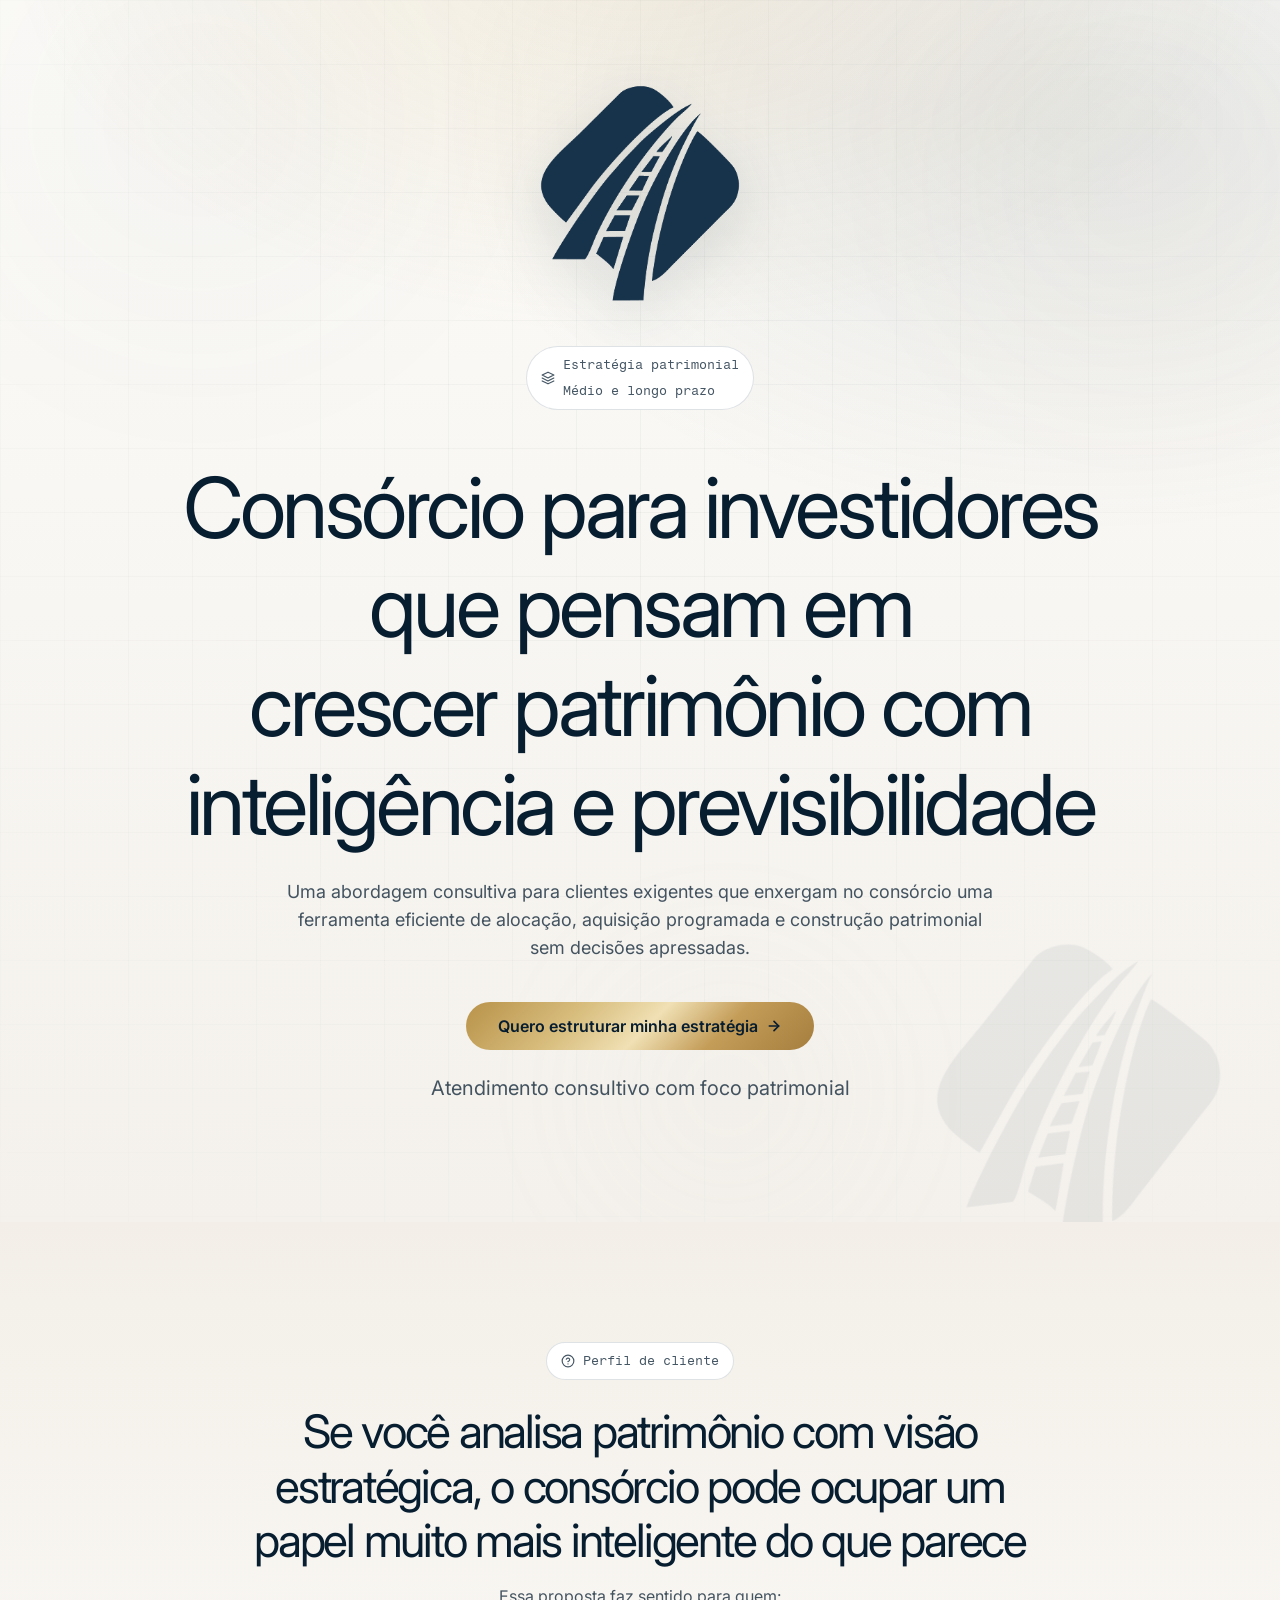
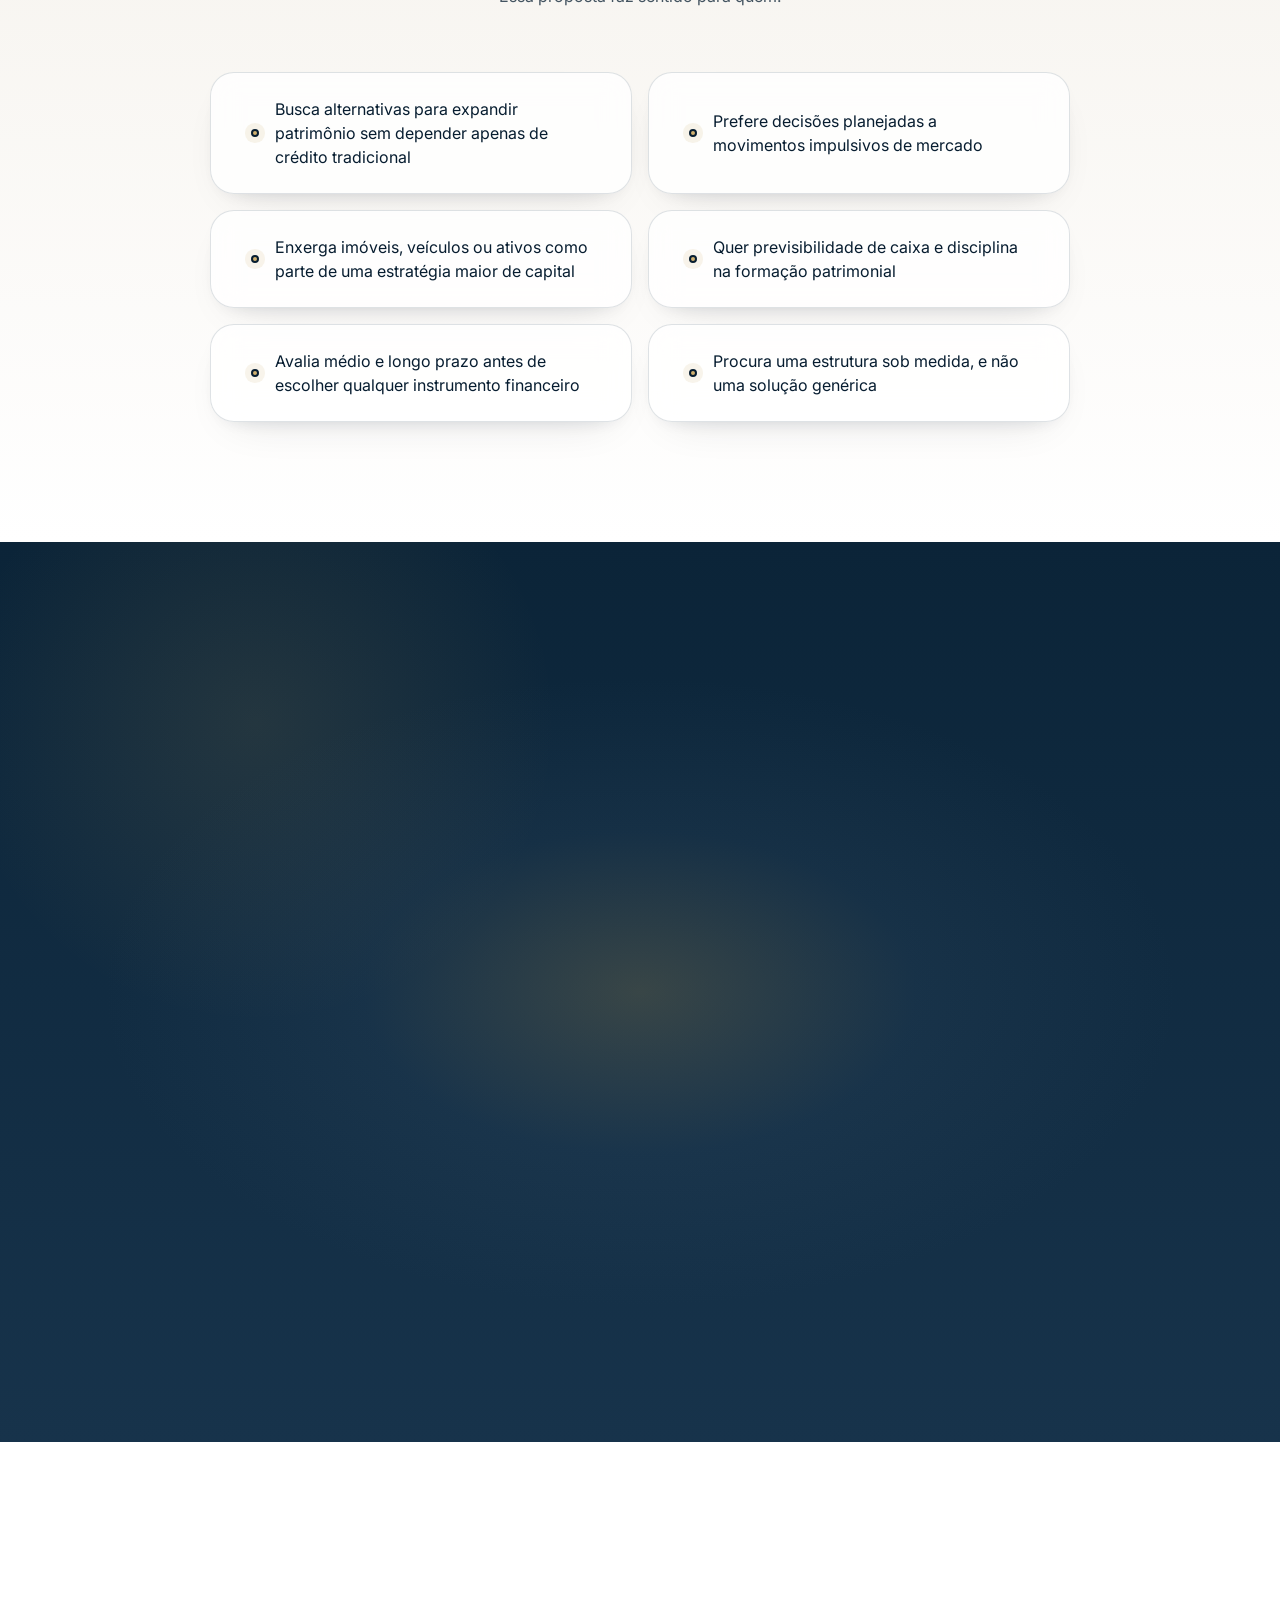
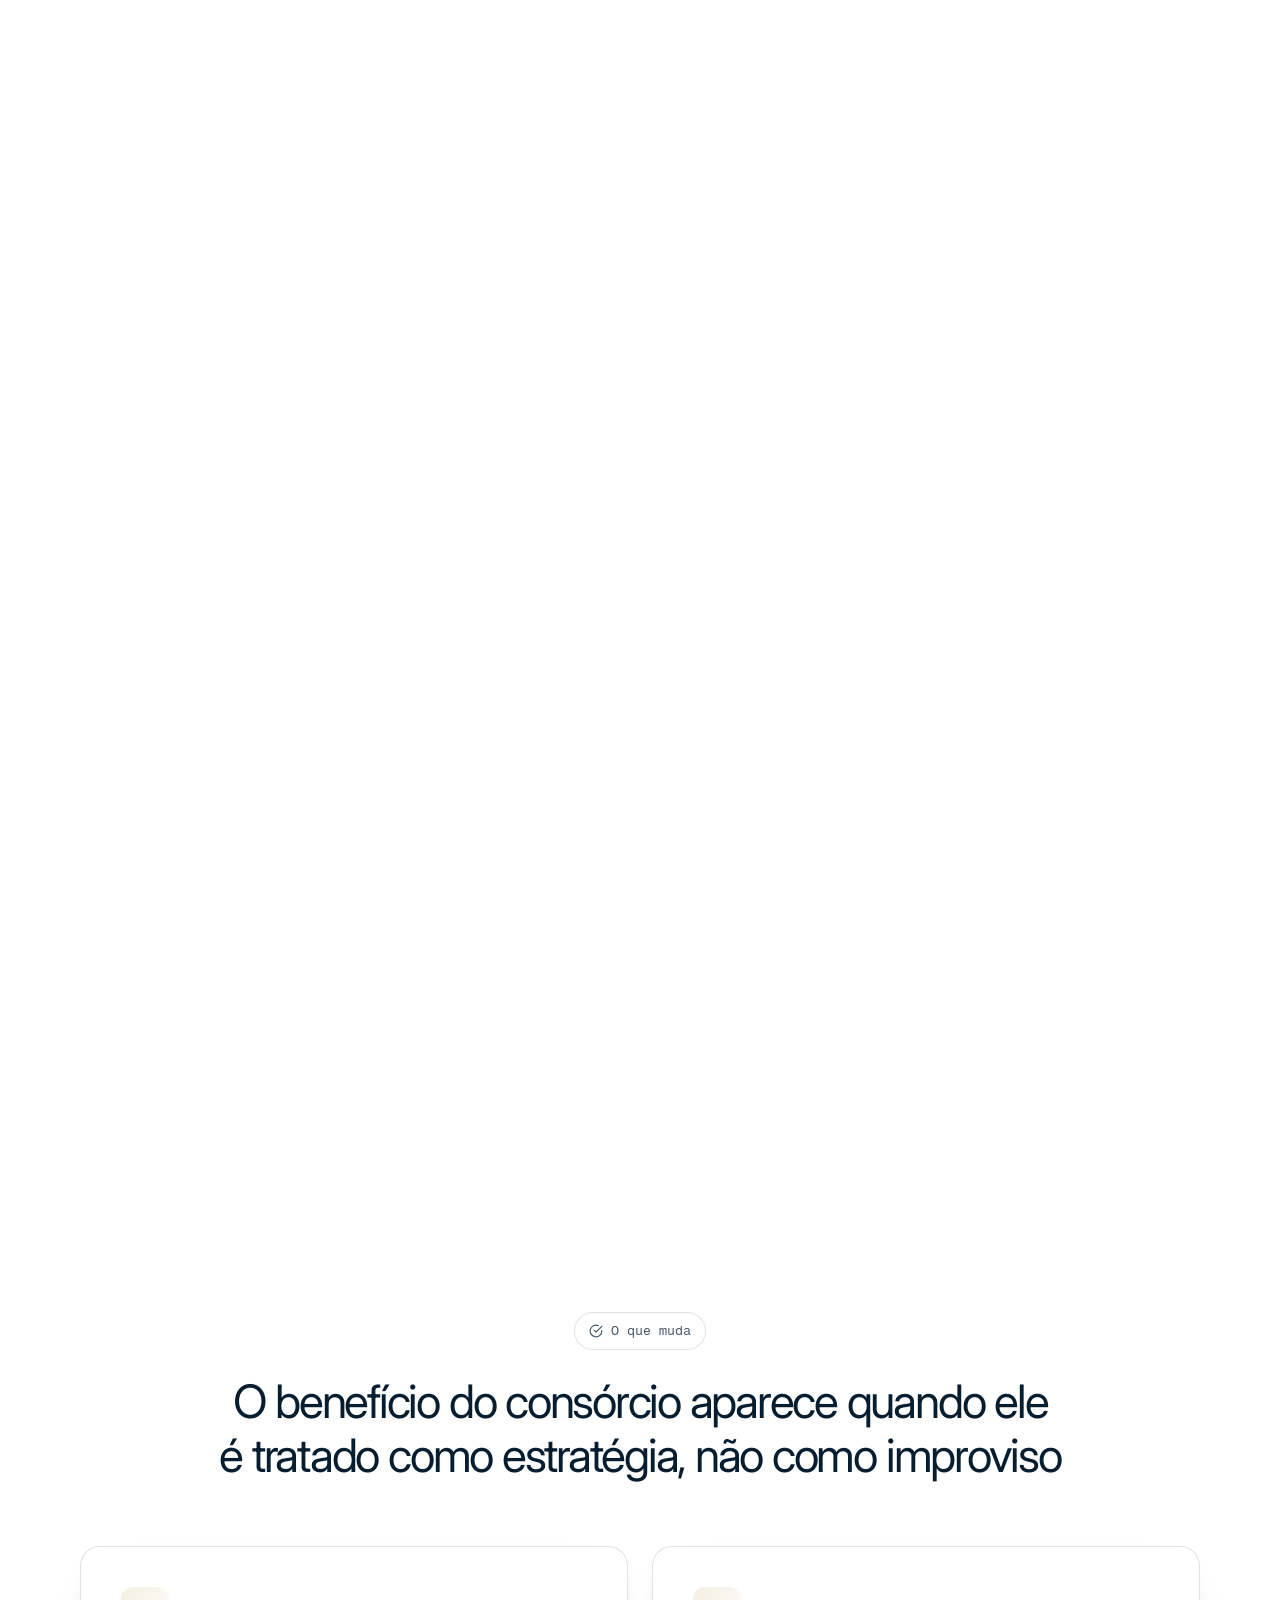
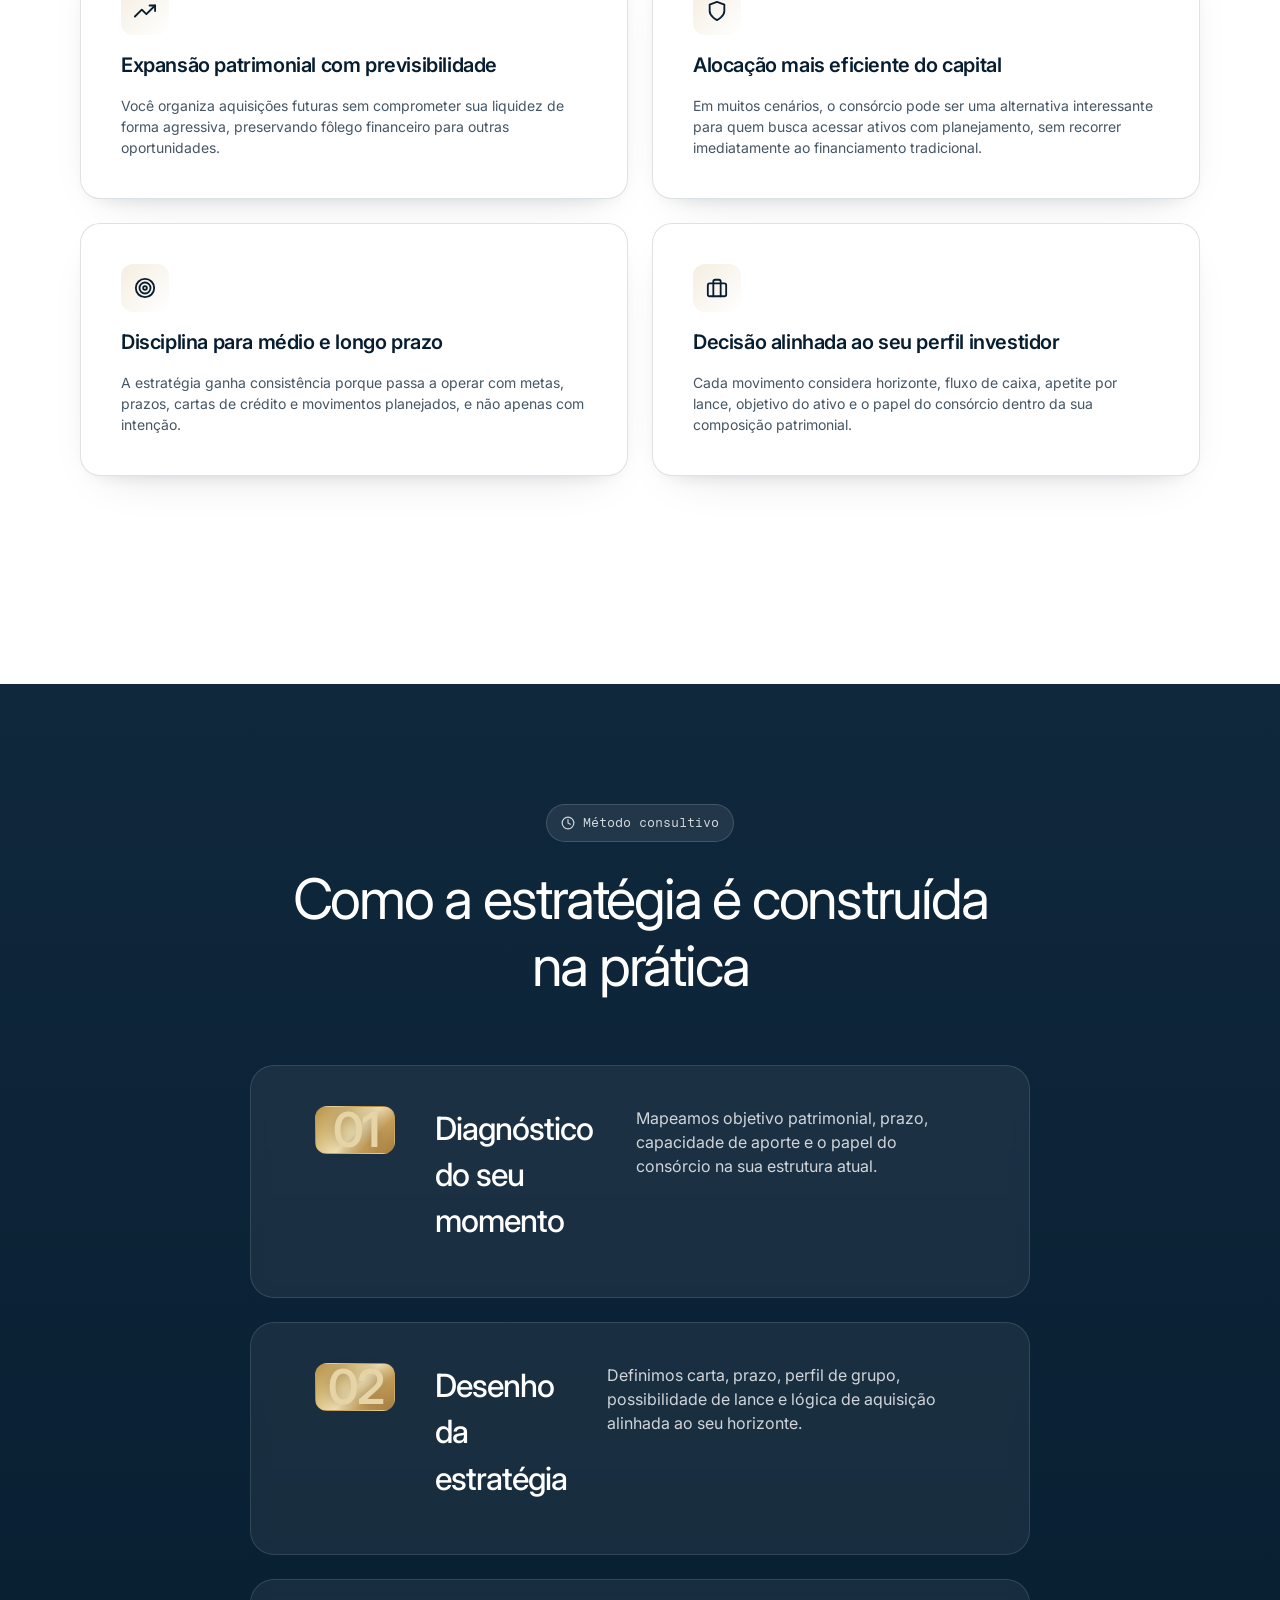
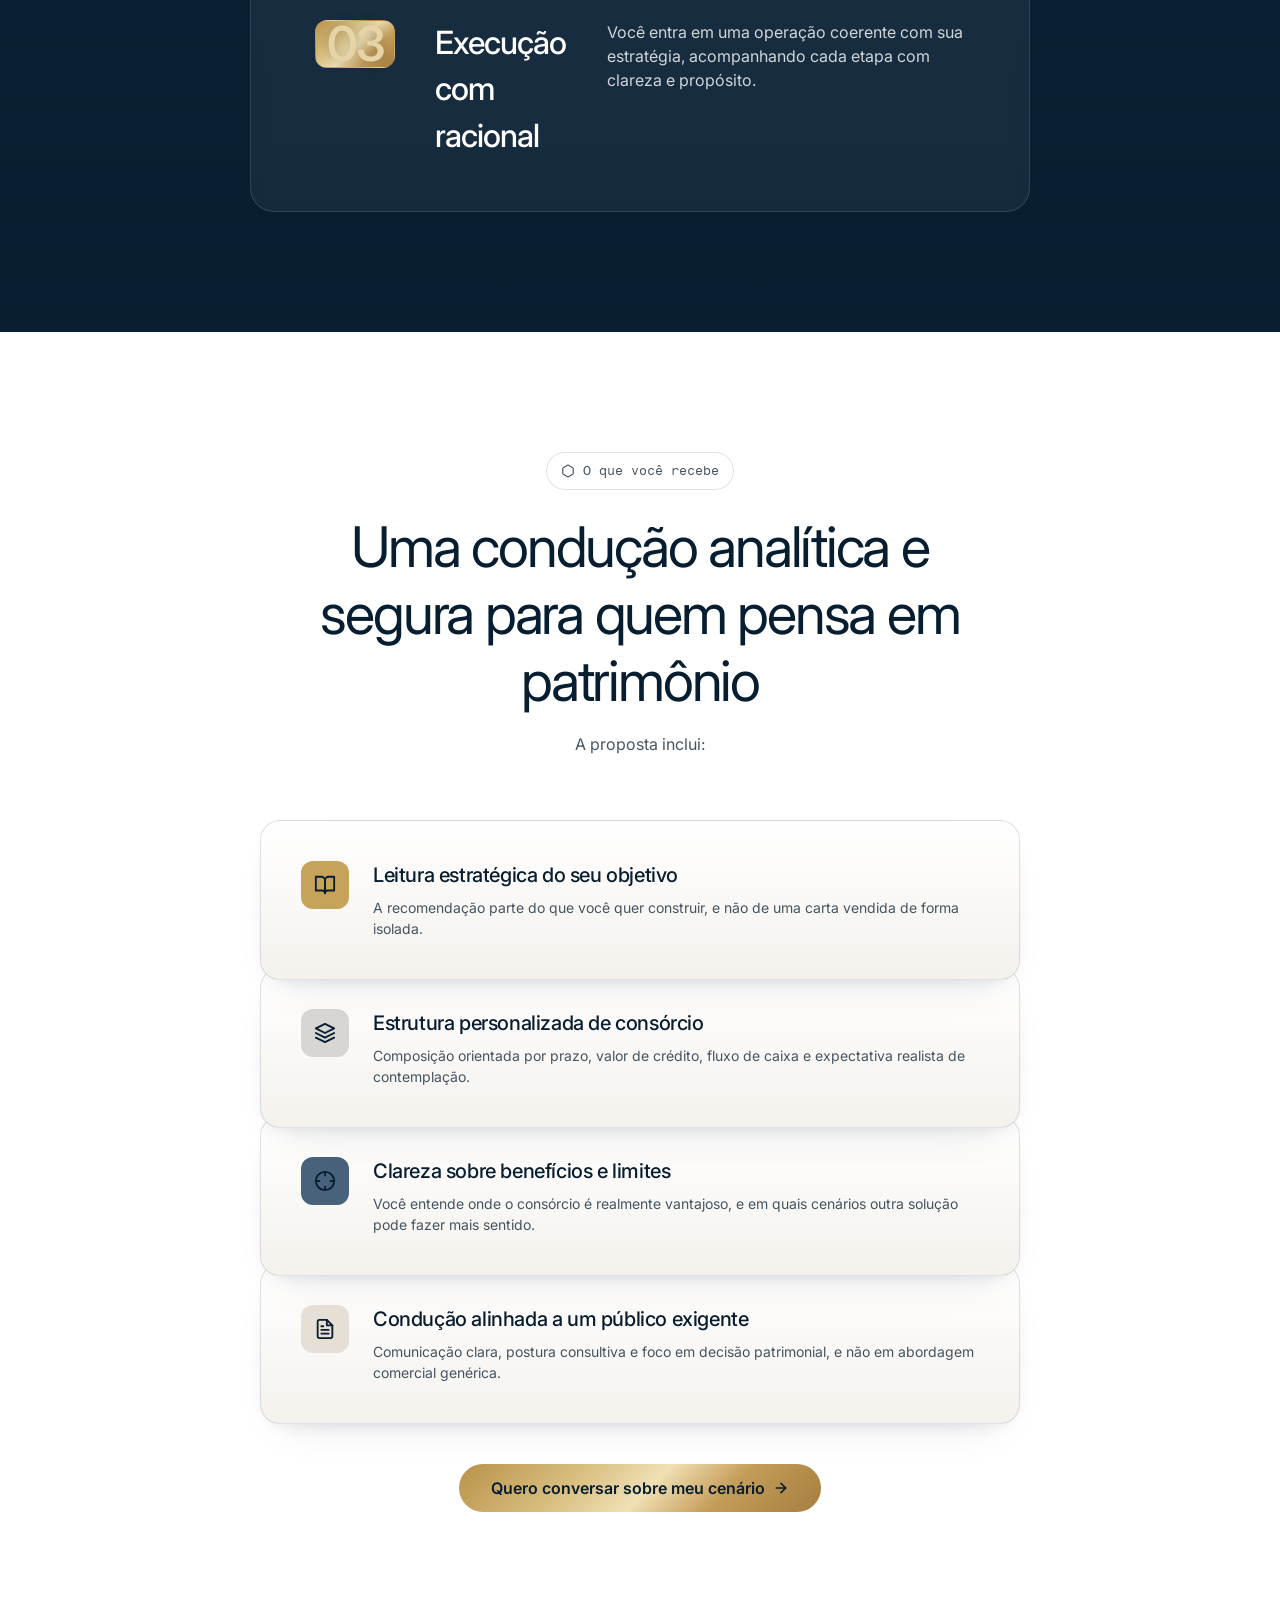
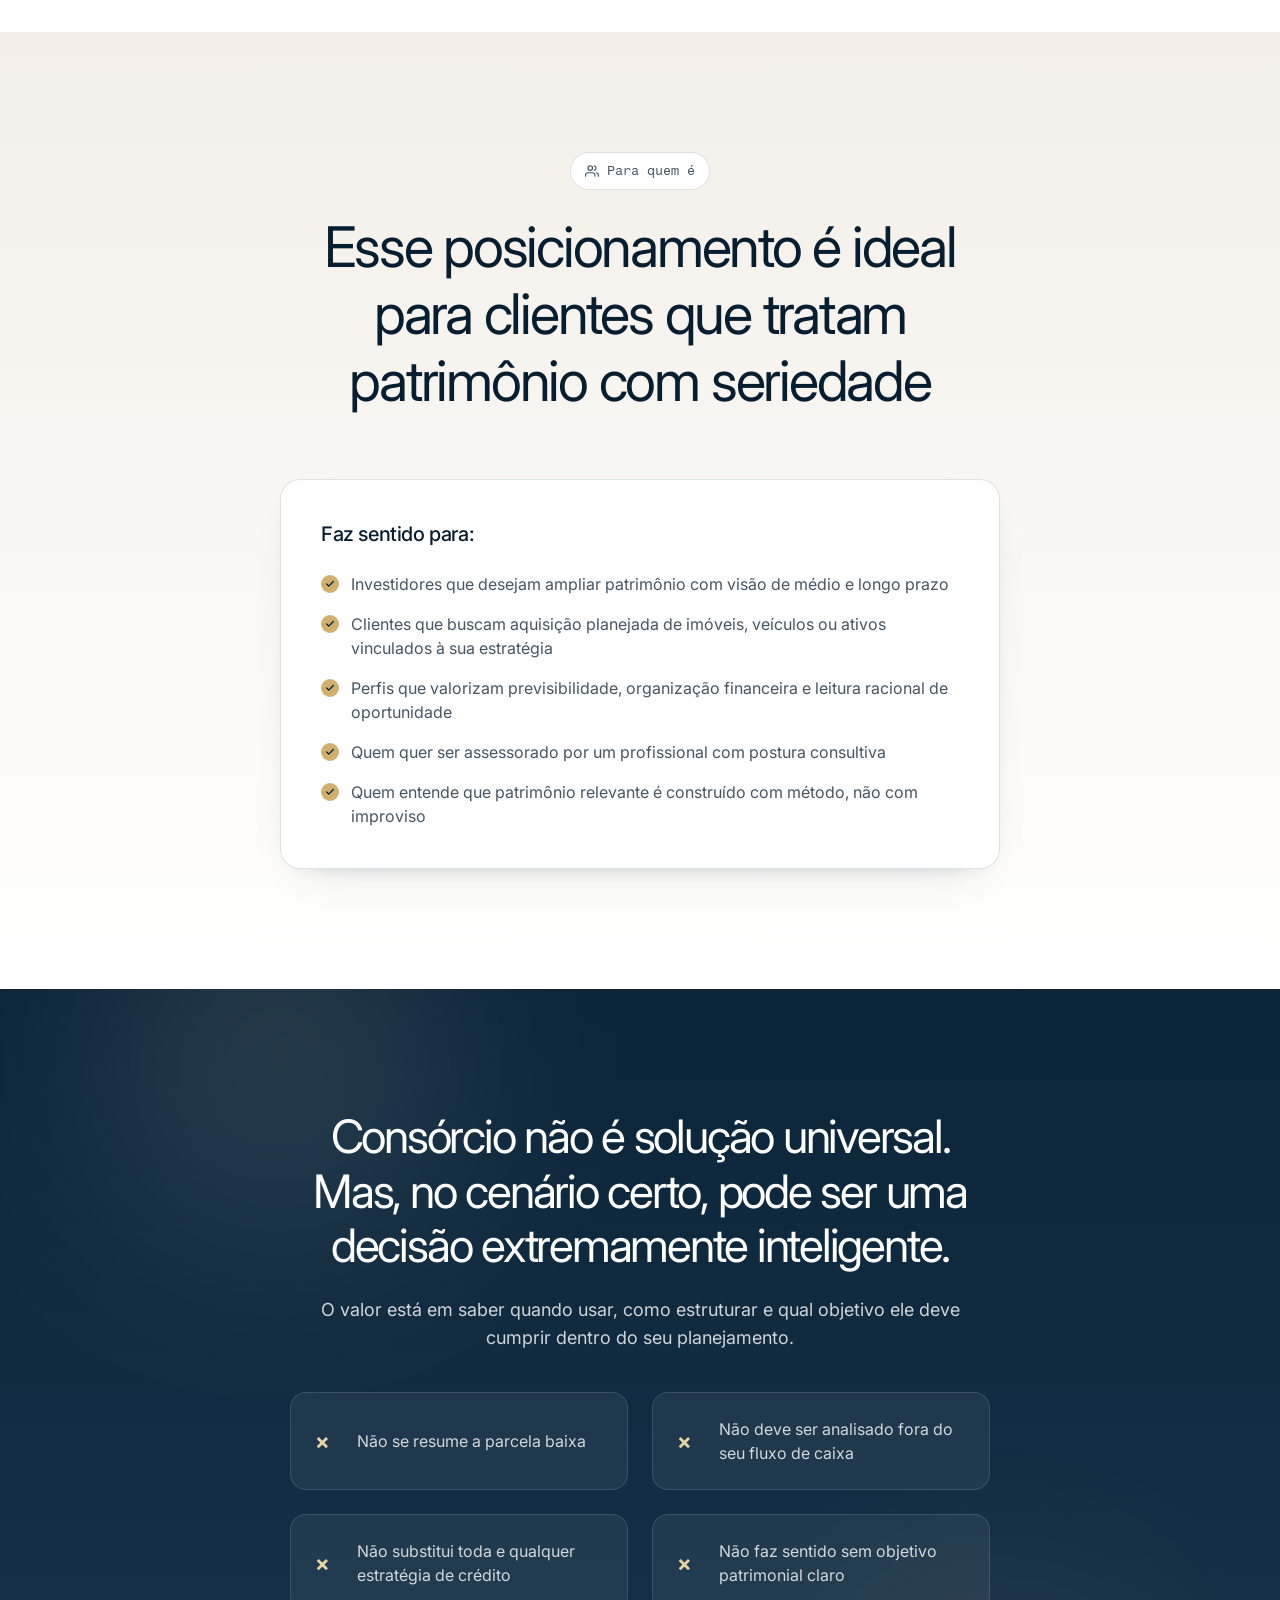
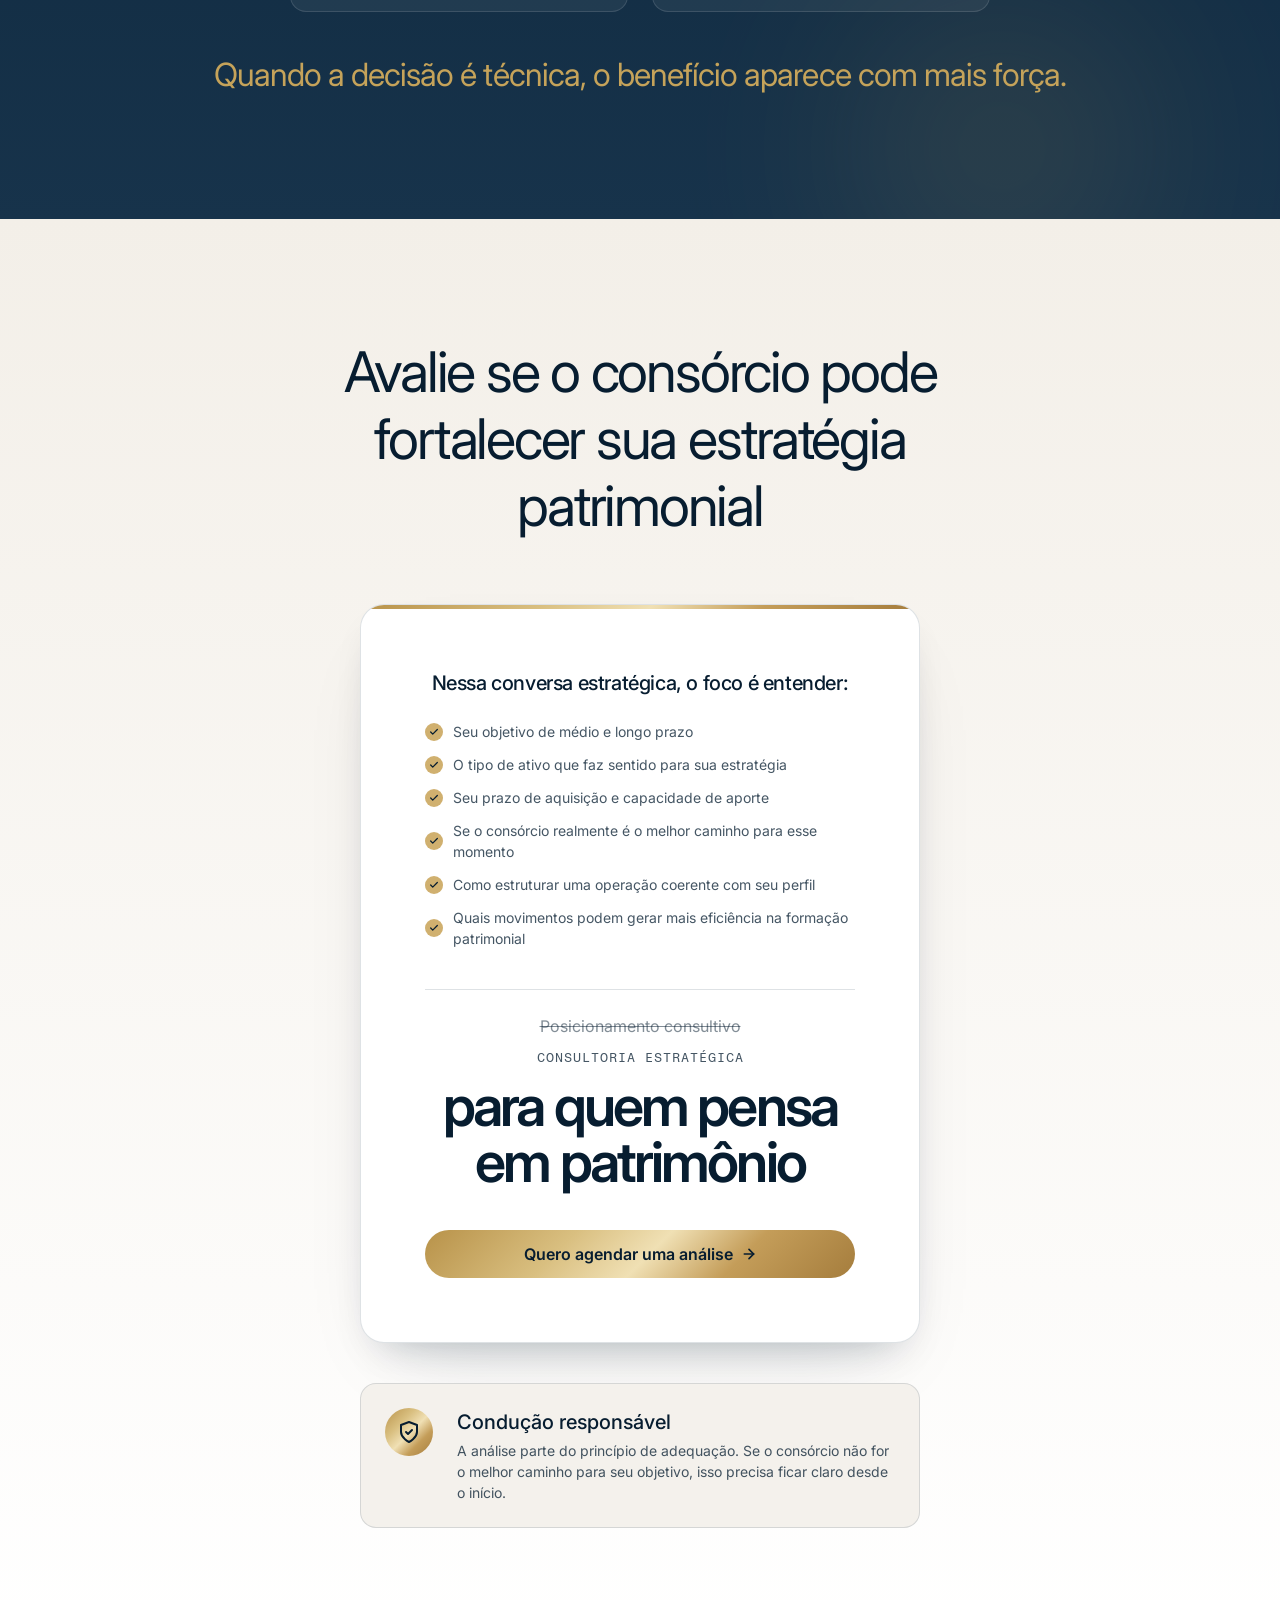
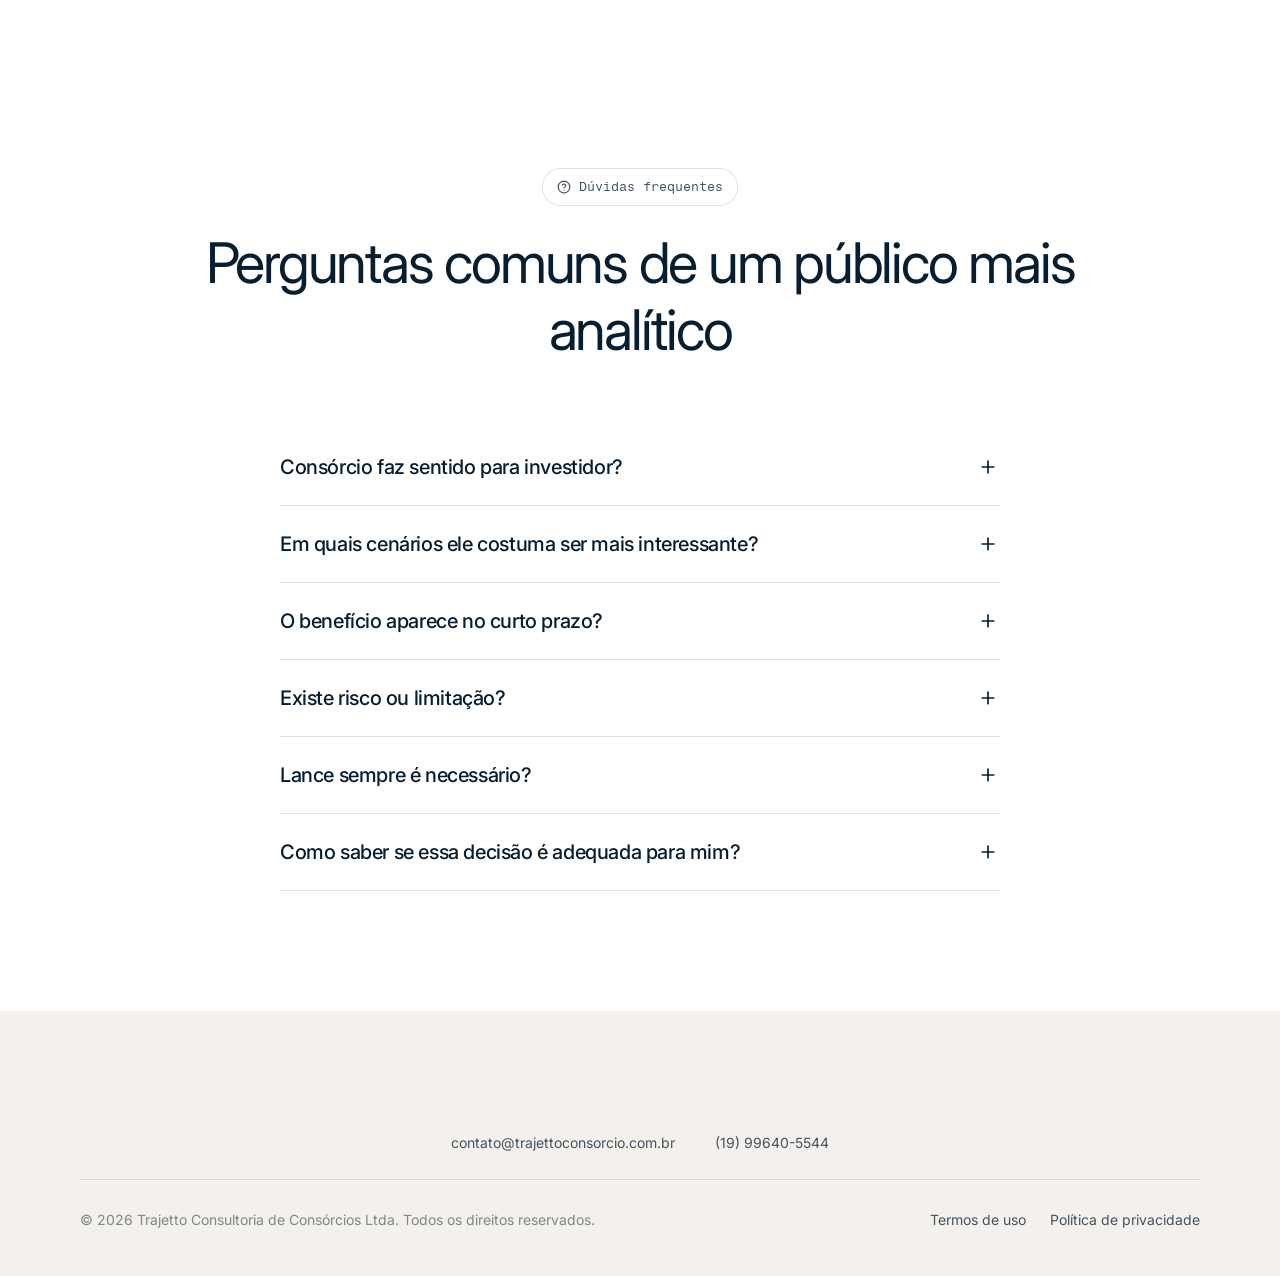
==== commit 5bd68a60: "alteração primeira frase" ====
--- a/index.html
+++ b/index.html
@@ -44,7 +44,10 @@
       <div data-anim="fade-in">
         <span class="kit-section-header__badge">
           <svg width="14" height="14" viewBox="0 0 24 24" fill="none" stroke="currentColor" stroke-width="2" stroke-linecap="round" stroke-linejoin="round"><path d="M12 2L2 7l10 5 10-5-10-5z"/><path d="M2 17l10 5 10-5"/><path d="M2 12l10 5 10-5"/></svg>
-          Estratégia patrimonial · Médio e longo prazo
+          <span class="hero-badge-text">
+            <span>Estratégia patrimonial</span>
+            <span>Médio e longo prazo</span>
+          </span>
         </span>
       </div>
       <h1 class="kit-h1" data-anim="fade-in" data-anim-delay="1" style="max-width: 1040px; margin: var(--kit-gap-lg) auto 0; font-size: clamp(28px, 7.6vw, 84px); line-height: 1.18; text-wrap: balance;">
--- a/assets/css/page.css
+++ b/assets/css/page.css
@@ -132,6 +132,14 @@
   width: min(210px, 38vw);
   height: auto;
   filter: drop-shadow(0 16px 28px rgba(7, 29, 48, 0.12));
+}
+
+.hero-badge-text {
+  display: inline-flex;
+  flex-direction: column;
+  align-items: flex-start;
+  gap: 2px;
+  text-align: left;
 }
 
 /* ══ Responsive Typography ══ */
